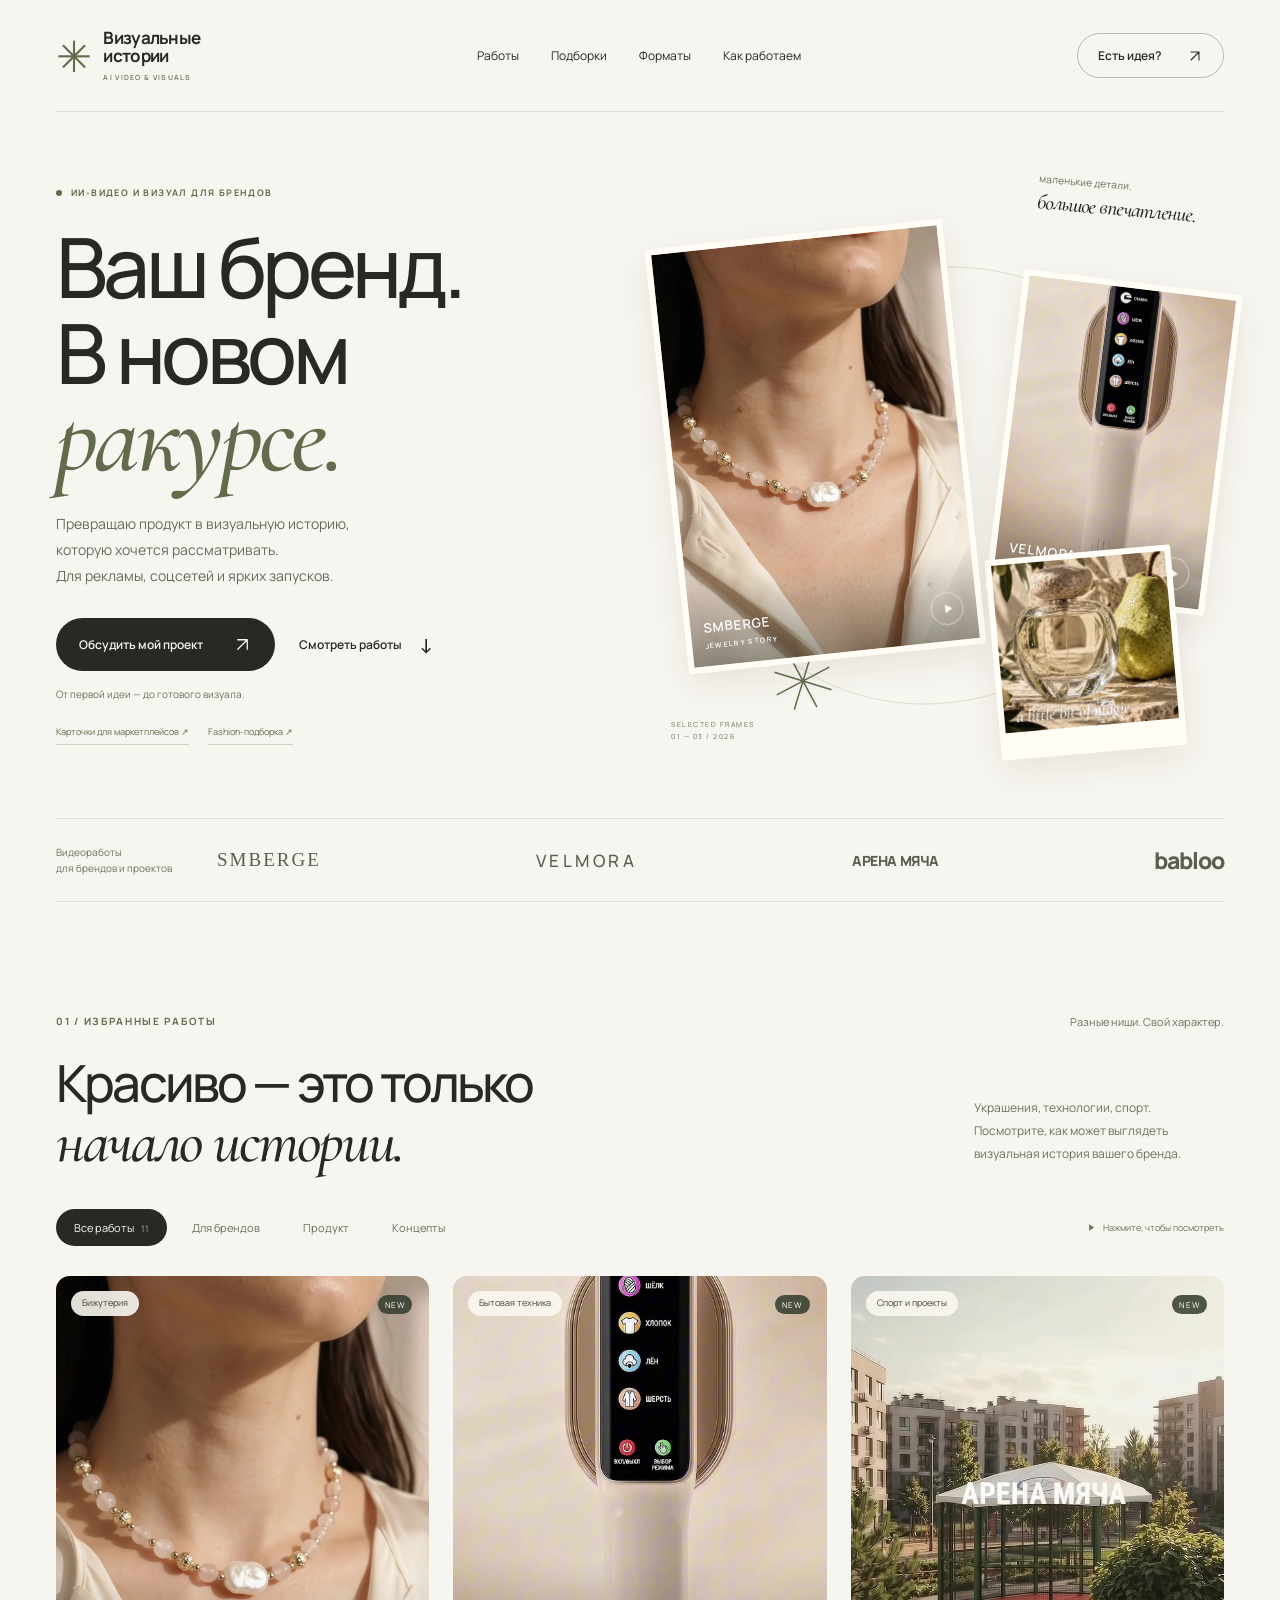
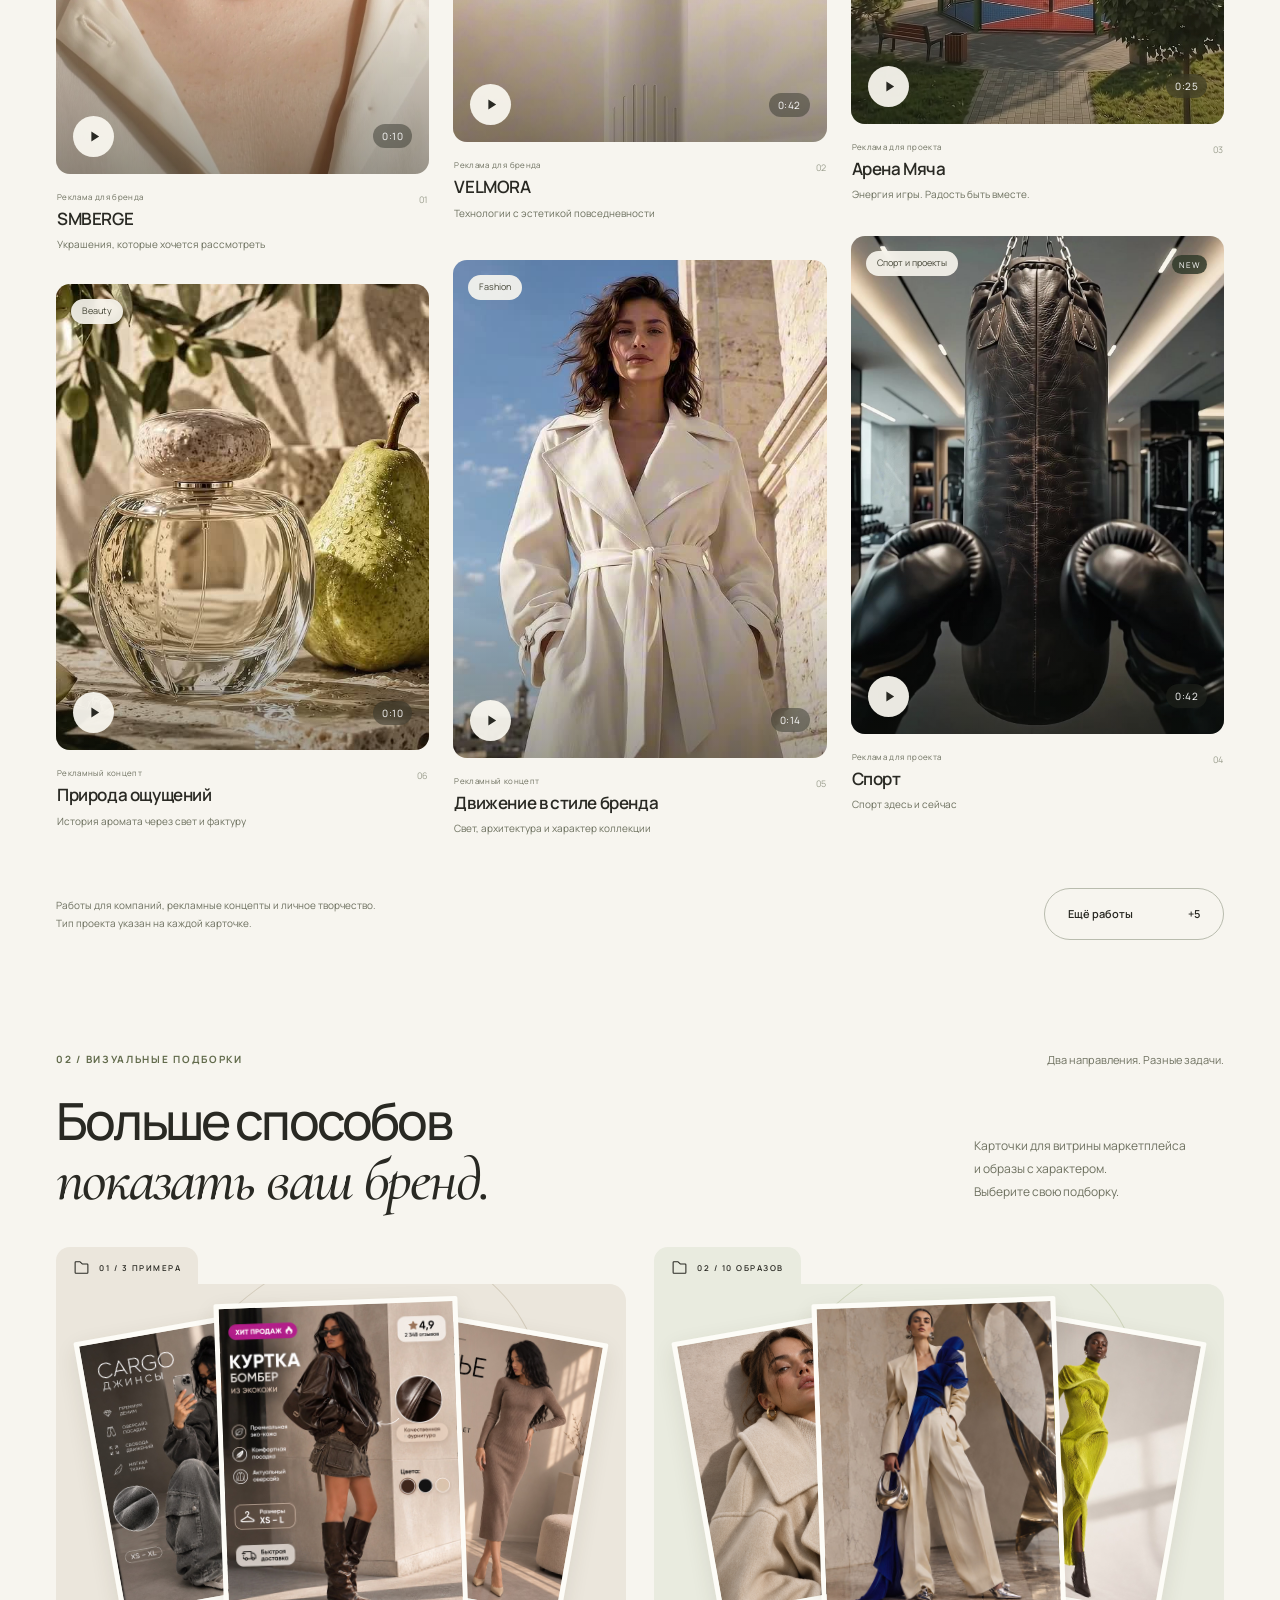
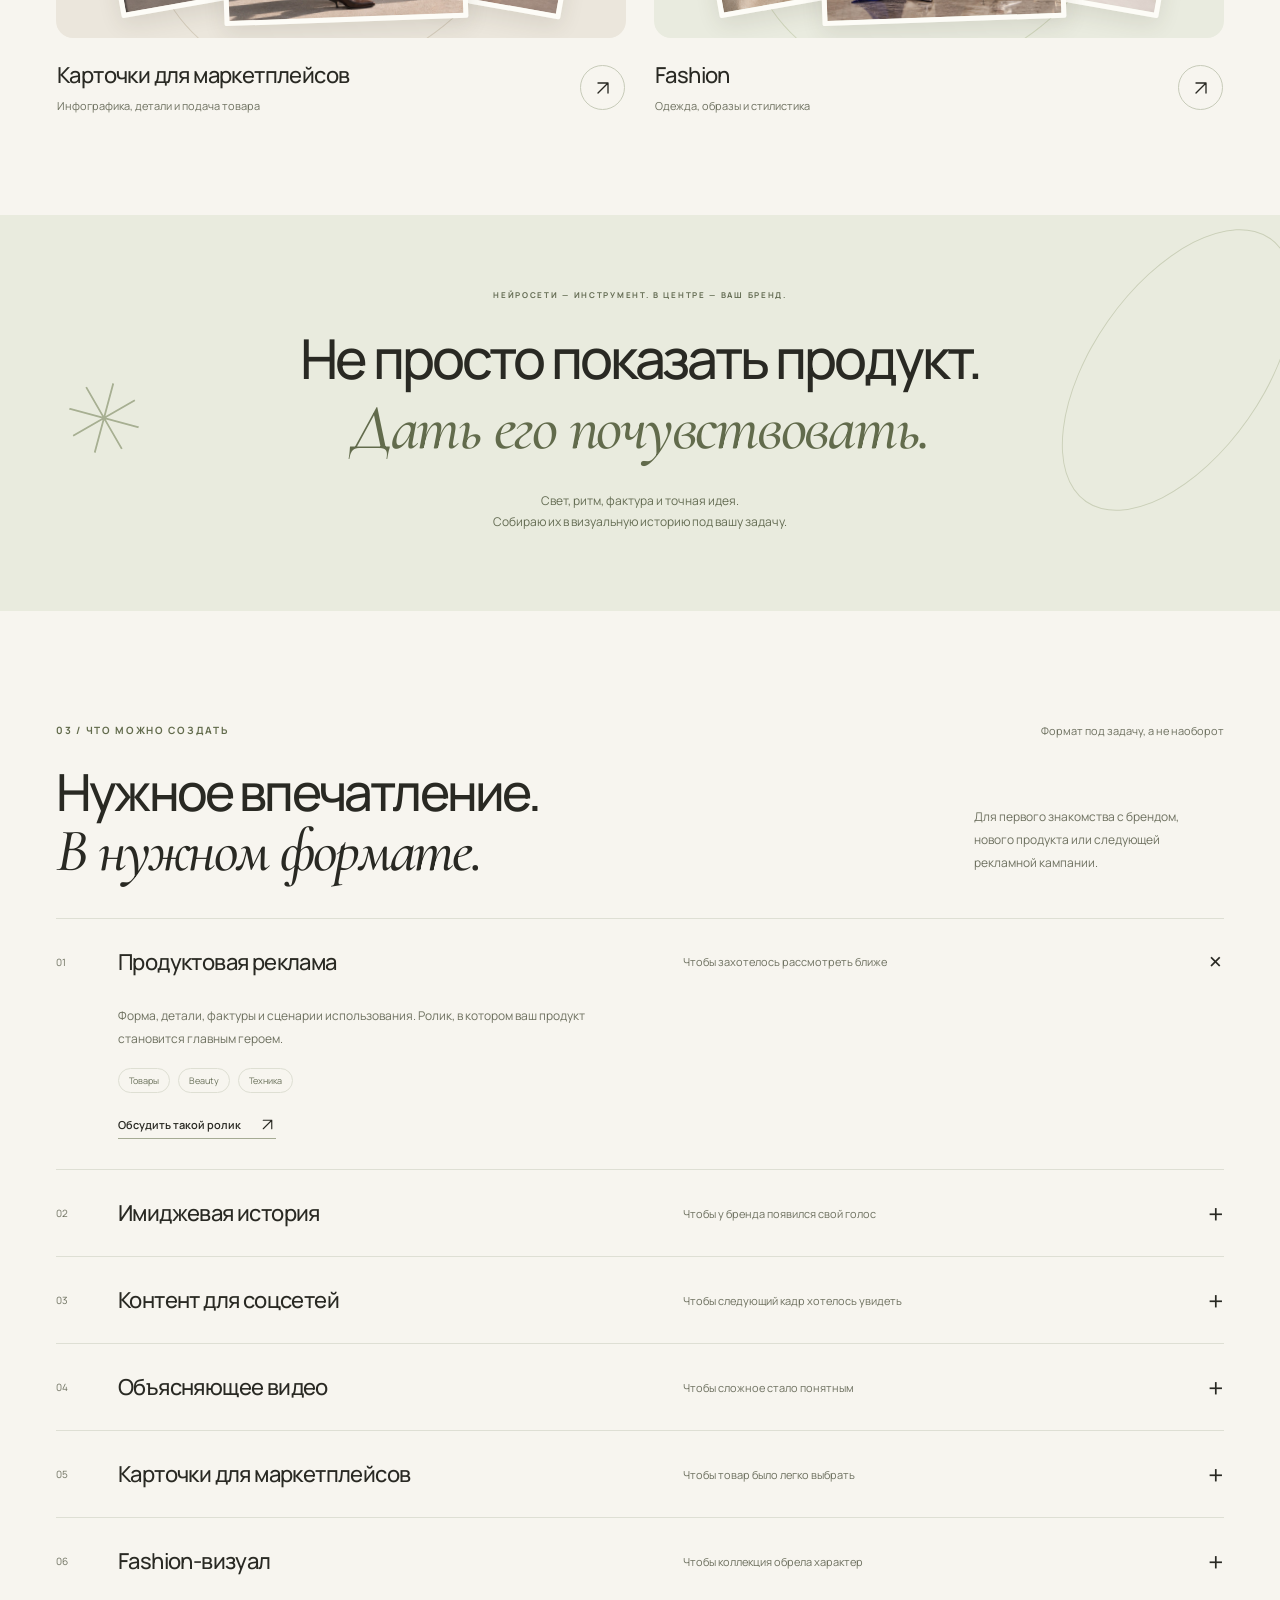
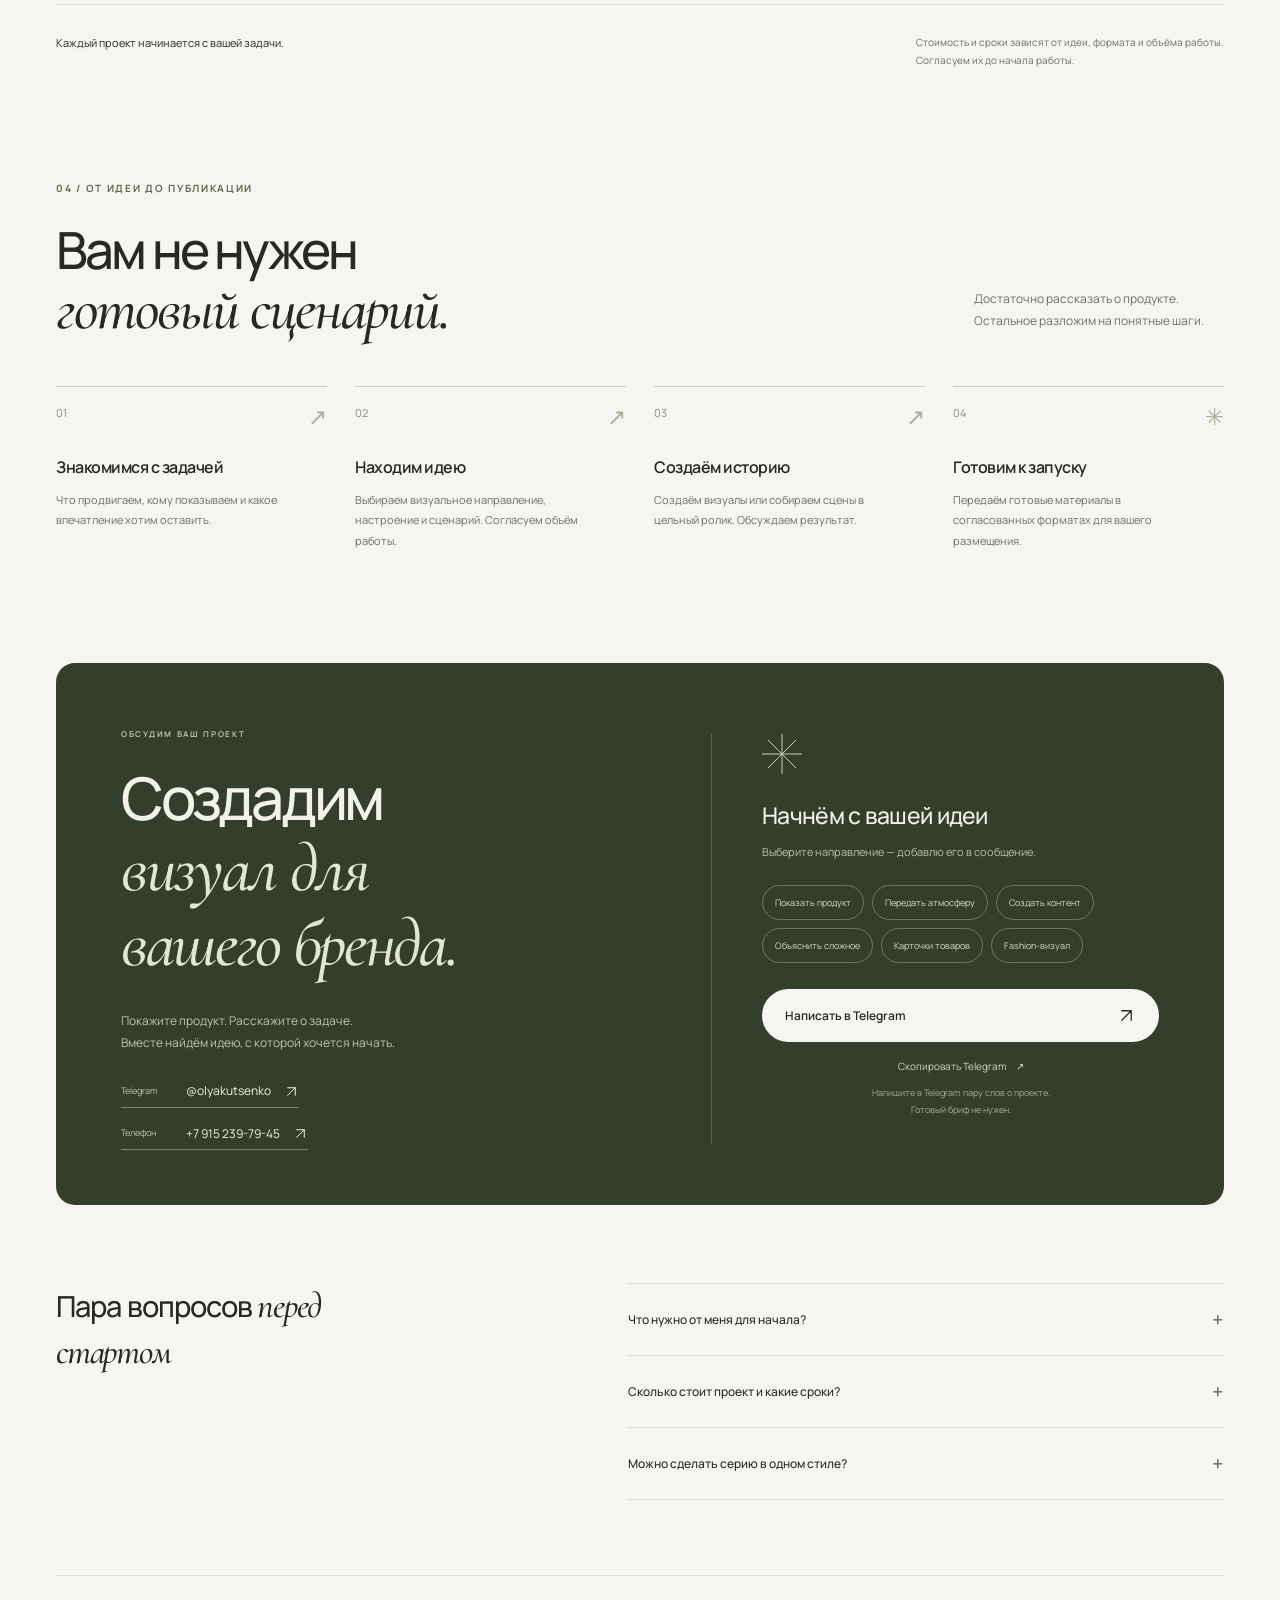
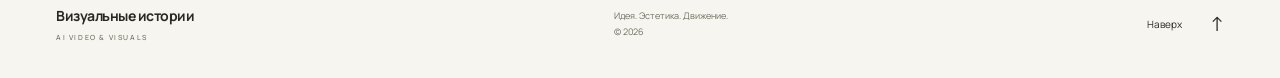
==== index.html @ c74364f1 "Replace two still concepts with personal creative video" ====
<!doctype html>
<html lang="ru">
<head>
  <meta charset="utf-8">
  <meta name="viewport" content="width=device-width, initial-scale=1">
  <meta name="theme-color" content="#f7f5ef">
  <meta name="description" content="ИИ-видео, карточки для маркетплейсов и fashion-визуал для брендов. Посмотрите видеоработы и отдельные подборки изображений. Обсудим вашу идею.">
  <meta property="og:title" content="Визуальные истории — ИИ-видео и визуал для брендов">
  <meta property="og:description" content="Ваш бренд. В новом ракурсе. Рекламные видео, карточки для маркетплейсов и fashion-подборки.">
  <meta property="og:type" content="website">
  <meta property="og:locale" content="ru_RU">
  <meta property="og:image" content="https://olyakutsenko.github.io/AI-Video/assets/smberge-poster.jpg">
  <title>Визуальные истории — ИИ-видео и визуал для брендов</title>
  <link rel="icon" type="image/svg+xml" href="assets/favicon.svg">
  <link rel="preload" href="assets/manrope.ttf" as="font" type="font/ttf" crossorigin>
  <link rel="stylesheet" href="fonts.css?v=20261113">
  <link rel="stylesheet" href="style.css?v=20261113-contacts">
  <link rel="stylesheet" href="collections.css?v=20261113-contacts">
  <script src="projects.js?v=20261114-personal" defer></script>
  <script src="app.js?v=20261113-contacts" defer></script>
  <link rel="canonical" href="https://olyakutsenko.github.io/AI-Video/">
  <meta property="og:url" content="https://olyakutsenko.github.io/AI-Video/">
</head>
<body>
  <a class="skip" href="#works">Перейти к работам</a>
  <header class="header wrap" id="top">
    <a class="wordmark" href="#top" aria-label="Визуальные истории — в начало"><span class="brand-mark">✳</span><span>Визуальные<br>истории<span class="brand-label">AI VIDEO &amp; VISUALS</span></span></a>
    <nav aria-label="Основная навигация"><a href="#works">Работы</a><a href="#collections">Подборки</a><a href="#services">Форматы</a><a href="#process">Как работаем</a></nav>
    <a class="header-cta" href="#contact">Есть идея? <svg viewBox="0 0 24 24" fill="none" aria-hidden="true"><path d="M6 18 18 6M6 6h12v12" stroke="currentColor" stroke-width="1.6" stroke-linecap="round" stroke-linejoin="round"/></svg></a>
  </header>
  <main>
    <section class="hero wrap" aria-labelledby="hero-title">
      <div class="hero-copy">
        <p class="eyebrow"><span class="status-dot"></span> ИИ-ВИДЕО И ВИЗУАЛ ДЛЯ БРЕНДОВ</p>
        <h1 id="hero-title">Ваш бренд.<br>В новом<br><em>ракурсе.</em></h1>
        <p class="hero-description">Превращаю продукт в визуальную историю,<br class="desktop-break"> которую хочется рассматривать.<br class="desktop-break"> Для рекламы, соцсетей и ярких запусков.</p>
        <div class="hero-actions"><a class="button button-dark" href="#contact">Обсудить мой проект <svg viewBox="0 0 24 24" fill="none" aria-hidden="true"><path d="M6 18 18 6M6 6h12v12" stroke="currentColor" stroke-width="1.6" stroke-linecap="round" stroke-linejoin="round"/></svg></a><a class="text-link" href="#works">Смотреть работы <span aria-hidden="true">↓</span></a></div>
        <p class="hero-footnote">От первой идеи — до готового визуала.</p><div class="hero-collection-links"><a href="marketplace/">Карточки для маркетплейсов ↗</a><a href="fashion/">Fashion-подборка ↗</a></div>
      </div>
      <div class="hero-board" aria-label="Избранные кадры из портфолио">
        <div class="board-orbit" aria-hidden="true"></div>
        <span class="board-caption">маленькие детали.<br><em>большое впечатление.</em></span>
        <button class="hero-shot shot-jewelry" data-project="smberge" aria-label="Смотреть рекламу SMBERGE"><img src="assets/smberge-poster.jpg" alt="Жемчужное украшение в мягком солнечном свете" width="1080" height="1920" fetchpriority="high"><span class="shot-info"><span>SMBERGE<small>JEWELRY STORY</small></span><span class="shot-play"><svg viewBox="0 0 24 24" aria-hidden="true"><path d="m9 5 11 7-11 7Z" fill="currentColor"/></svg></span></span></button>
        <button class="hero-shot shot-tech" data-project="velmora" aria-label="Смотреть рекламу VELMORA"><img src="assets/velmora-poster.jpg" alt="Дизайн отпаривателя VELMORA" width="1080" height="1920"><span class="shot-info"><span>VELMORA<small>PRODUCT STORY</small></span><span class="shot-play"><svg viewBox="0 0 24 24" aria-hidden="true"><path d="m9 5 11 7-11 7Z" fill="currentColor"/></svg></span></span></button>
        <button class="hero-shot shot-nature" data-project="nature" aria-label="Смотреть концепт Природа ощущений"><img src="assets/nature-poster.jpg" alt="Парфюм и зелёная груша" width="540" height="960"><span class="nature-note">a little bit of magic.</span></button>
        <span class="board-star"><svg viewBox="0 0 80 80" fill="none" aria-hidden="true"><path d="M40 0v80M0 40h80M12 12l56 56M12 68l56-56" stroke="currentColor" stroke-width="2"/></svg></span>
        <span class="board-index">SELECTED FRAMES<br>01 — 03 / 2026</span>
      </div>
    </section>
    <div class="brand-strip wrap"><p>Видеоработы<br>для брендов и проектов</p><div class="brand-names"><span class="client-smberge">SMBERGE</span><span class="client-velmora">VELMORA</span><span class="client-arena">АРЕНА МЯЧА</span><span class="client-babloo">babloo</span></div></div>
    <section class="works wrap section-space" id="works" aria-labelledby="works-title">
      <div class="section-topline"><p class="eyebrow">01 / ИЗБРАННЫЕ РАБОТЫ</p><span class="quiet-label">Разные ниши. Свой характер.</span></div>
      <div class="section-heading"><h2 id="works-title">Красиво — это только<br><em>начало истории.</em></h2><p>Украшения, технологии, спорт.<br>Посмотрите, как может выглядеть<br>визуальная история вашего бренда.</p></div>
      <div class="portfolio-bar"><div class="filters" role="group" aria-label="Категории портфолио"><button type="button" data-filter="all" aria-pressed="true" class="active">Все работы <span>11</span></button><button type="button" data-filter="brands" aria-pressed="false">Для брендов</button><button type="button" data-filter="product" aria-pressed="false">Продукт</button><button type="button" data-filter="concepts" aria-pressed="false">Концепты</button></div><span class="watch-note"><svg viewBox="0 0 24 24" aria-hidden="true"><path d="m9 5 11 7-11 7Z" fill="currentColor"/></svg> Нажмите, чтобы посмотреть</span></div>
      <div class="gallery"><article class="work" data-category="brands product" data-index="0"><div class="work-inner">
      <button type="button" class="art" data-project="smberge" style="--art-ratio:3 / 4" aria-label="Смотреть видео: SMBERGE">
        <img src="assets/smberge-poster.jpg" alt="Жемчужное украшение SMBERGE на модели в тёплом солнечном свете" width="1080" height="1920" loading="lazy" decoding="async">
        <span class="art-category">Бижутерия</span>
        <span class="new-tag">NEW</span>
        <span class="art-bottom"><span class="play-button"><svg viewBox="0 0 24 24" aria-hidden="true"><path d="m9 5 11 7-11 7Z" fill="currentColor"/></svg><span>Смотреть</span></span><span class="duration">0:10</span></span>
      </button>
      <div class="caption"><div><p class="work-type">Реклама для бренда</p><h3>SMBERGE</h3><p class="work-subtitle">Украшения, которые хочется рассмотреть</p></div><span class="work-number">01</span></div>
    </div></article>
<article class="work" data-category="brands product" data-index="1"><div class="work-inner">
      <button type="button" class="art" data-project="velmora" style="--art-ratio:4 / 5" aria-label="Смотреть видео: VELMORA">
        <img src="assets/velmora-poster.jpg" alt="Бежевый отпариватель VELMORA на фоне мягких световых бликов" width="1080" height="1920" loading="lazy" decoding="async">
        <span class="art-category">Бытовая техника</span>
        <span class="new-tag">NEW</span>
        <span class="art-bottom"><span class="play-button"><svg viewBox="0 0 24 24" aria-hidden="true"><path d="m9 5 11 7-11 7Z" fill="currentColor"/></svg><span>Смотреть</span></span><span class="duration">0:42</span></span>
      </button>
      <div class="caption"><div><p class="work-type">Реклама для бренда</p><h3>VELMORA</h3><p class="work-subtitle">Технологии с эстетикой повседневности</p></div><span class="work-number">02</span></div>
    </div></article>
<article class="work" data-category="brands" data-index="2"><div class="work-inner">
      <button type="button" class="art" data-project="arena" style="--art-ratio:5 / 6" aria-label="Смотреть видео: Арена Мяча">
        <img src="assets/arena-poster.jpg" alt="Спортивная площадка «Арена Мяча» среди зелени и городской архитектуры" width="720" height="1280" loading="lazy" decoding="async">
        <span class="art-category">Спорт и проекты</span>
        <span class="new-tag">NEW</span>
        <span class="art-bottom"><span class="play-button"><svg viewBox="0 0 24 24" aria-hidden="true"><path d="m9 5 11 7-11 7Z" fill="currentColor"/></svg><span>Смотреть</span></span><span class="duration">0:25</span></span>
      </button>
      <div class="caption"><div><p class="work-type">Реклама для проекта</p><h3>Арена Мяча</h3><p class="work-subtitle">Энергия игры. Радость быть вместе.</p></div><span class="work-number">03</span></div>
    </div></article>
<article class="work" id="work-ds-sport" data-category="brands" data-index="3"><div class="work-inner">
      <button type="button" class="art" data-project="ds-sport" style="--art-ratio:3 / 4" aria-label="Смотреть видео: Спорт">
        <img src="assets/ds-sport-poster.jpg" alt="Боксёрские перчатки и кожаная груша в современном спортивном зале" width="1080" height="1920" loading="lazy" decoding="async">
        <span class="art-category">Спорт и проекты</span>
        <span class="new-tag">NEW</span>
        <span class="art-bottom"><span class="play-button"><svg viewBox="0 0 24 24" aria-hidden="true"><path d="m9 5 11 7-11 7Z" fill="currentColor"/></svg><span>Смотреть</span></span><span class="duration">0:42</span></span>
      </button>
      <div class="caption"><div><p class="work-type">Реклама для проекта</p><h3>Спорт</h3><p class="work-subtitle">Спорт здесь и сейчас</p></div><span class="work-number">04</span></div>
    </div></article>
<article class="work" data-category="concepts" data-index="4"><div class="work-inner">
      <button type="button" class="art" data-project="fashion" style="--art-ratio:3 / 4" aria-label="Смотреть видео: Движение в стиле бренда">
        <img src="assets/fashion-video-poster.jpg" alt="Модель в светлом пальто у каменной архитектуры" width="540" height="960" loading="lazy" decoding="async">
        <span class="art-category">Fashion</span>

        <span class="art-bottom"><span class="play-button"><svg viewBox="0 0 24 24" aria-hidden="true"><path d="m9 5 11 7-11 7Z" fill="currentColor"/></svg><span>Смотреть</span></span><span class="duration">0:14</span></span>
      </button>
      <div class="caption"><div><p class="work-type">Рекламный концепт</p><h3>Движение в стиле бренда</h3><p class="work-subtitle">Свет, архитектура и характер коллекции</p></div><span class="work-number">05</span></div>
    </div></article>
<article class="work" data-category="concepts product" data-index="5"><div class="work-inner">
      <button type="button" class="art" data-project="nature" style="--art-ratio:4 / 5" aria-label="Смотреть видео: Природа ощущений">
        <img src="assets/nature-poster.jpg" alt="Флакон духов и зелёная груша на камне в солнечном свете" width="540" height="960" loading="lazy" decoding="async">
        <span class="art-category">Beauty</span>

        <span class="art-bottom"><span class="play-button"><svg viewBox="0 0 24 24" aria-hidden="true"><path d="m9 5 11 7-11 7Z" fill="currentColor"/></svg><span>Смотреть</span></span><span class="duration">0:10</span></span>
      </button>
      <div class="caption"><div><p class="work-type">Рекламный концепт</p><h3>Природа ощущений</h3><p class="work-subtitle">История аромата через свет и фактуру</p></div><span class="work-number">06</span></div>
    </div></article>
<article class="work extra-work" data-category="brands" data-index="6"><div class="work-inner">
      <button type="button" class="art" data-project="furniture" style="--art-ratio:3 / 4" aria-label="Смотреть видео: Дизайнерская мебель">
        <img src="assets/furniture-v2-poster.jpg" alt="Ведущая рядом с дизайнерским креслом в светлом интерьере" width="540" height="960" loading="lazy" decoding="async">
        <span class="art-category">Видеоинструкция</span>

        <span class="art-bottom"><span class="play-button"><svg viewBox="0 0 24 24" aria-hidden="true"><path d="m9 5 11 7-11 7Z" fill="currentColor"/></svg><span>Смотреть</span></span><span class="duration">0:29</span></span>
      </button>
      <div class="caption"><div><p class="work-type">Работа для компании</p><h3>Дизайнерская мебель</h3><p class="work-subtitle">Сложное — просто и визуально</p></div><span class="work-number">07</span></div>
    </div></article>
<article class="work extra-work" data-category="concepts product" data-index="7"><div class="work-inner">
      <button type="button" class="art" data-project="headphones" style="--art-ratio:4 / 3" aria-label="Смотреть видео: За пределами звука">
        <img src="assets/headphones-poster.jpg" alt="Металлические наушники в солнечном скалистом пейзаже" width="960" height="540" loading="lazy" decoding="async">
        <span class="art-category">Техника</span>

        <span class="art-bottom"><span class="play-button"><svg viewBox="0 0 24 24" aria-hidden="true"><path d="m9 5 11 7-11 7Z" fill="currentColor"/></svg><span>Смотреть</span></span><span class="duration">0:08</span></span>
      </button>
      <div class="caption"><div><p class="work-type">Рекламный концепт</p><h3>За пределами звука</h3><p class="work-subtitle">Продукт в неожиданном пространстве</p></div><span class="work-number">08</span></div>
    </div></article>
<article class="work extra-work" data-category="concepts" data-index="8"><div class="work-inner">
      <button type="button" class="art" data-project="safety-sketch" style="--art-ratio:4 / 5" aria-label="Смотреть видео: Скетч об охране труда">
        <img src="assets/safety-sketch-poster.jpg" alt="Иллюстрированная сцена из скетча об охране труда" width="540" height="960" loading="lazy" decoding="async">
        <span class="art-category">Скетч</span>

        <span class="art-bottom"><span class="play-button"><svg viewBox="0 0 24 24" aria-hidden="true"><path d="m9 5 11 7-11 7Z" fill="currentColor"/></svg><span>Смотреть</span></span><span class="duration">0:10</span></span>
      </button>
      <div class="caption"><div><p class="work-type">Авторский скетч</p><h3>Скетч об охране труда</h3><p class="work-subtitle">О безопасности — с характером</p></div><span class="work-number">09</span></div>
    </div></article>
<article class="work extra-work" data-category="brands" data-index="9"><div class="work-inner">
      <button type="button" class="art" data-project="babloo" style="--art-ratio:3 / 4" aria-label="Смотреть видео: Babloo">
        <img src="assets/babloo-poster.jpg" alt="Кадр видеоролика для Babloo с креативными специалистами" width="540" height="960" loading="lazy" decoding="async">
        <span class="art-category">Видео для бренда</span>

        <span class="art-bottom"><span class="play-button"><svg viewBox="0 0 24 24" aria-hidden="true"><path d="m9 5 11 7-11 7Z" fill="currentColor"/></svg><span>Смотреть</span></span><span class="duration">0:08</span></span>
      </button>
      <div class="caption"><div><p class="work-type">Работа для компании</p><h3>Babloo</h3><p class="work-subtitle">Креативные специалисты рядом</p></div><span class="work-number">10</span></div>
    </div></article>
<article class="work extra-work" id="work-personal-creation" data-category="concepts" data-index="10"><div class="work-inner">
      <button type="button" class="art" data-project="personal-creation" style="--art-ratio:3 / 4" aria-label="Смотреть видео: Личное творчество">
        <img src="assets/personal-creation-poster.jpg" alt="Модель в чёрном жакете с яркой помадой на фоне розовых лестниц и цветных арок" width="1080" height="1920" loading="lazy" decoding="async">
        <span class="art-category">Личное творчество</span>
        <span class="art-bottom"><span class="play-button"><svg viewBox="0 0 24 24" aria-hidden="true"><path d="m9 5 11 7-11 7Z" fill="currentColor"/></svg><span>Смотреть</span></span><span class="duration">0:15</span></span>
      </button>
      <div class="caption"><div><p class="work-type">Авторский концепт</p><h3>Личное творчество</h3><p class="work-subtitle">Цвет, ритм и яркий характер</p></div><span class="work-number">11</span></div>
    </div></article>
</div>
      <div class="gallery-footer"><p>Работы для компаний, рекламные концепты и личное творчество.<br>Тип проекта указан на каждой карточке.</p><button type="button" class="button button-outline" id="show-more" aria-expanded="false">Ещё работы <span>+5</span></button></div>
      <p class="sr-only" id="filter-status" role="status" aria-live="polite"></p>
    </section>
    <section class="collections wrap section-space" id="collections" aria-labelledby="collections-title">
      <div class="section-topline"><p class="eyebrow">02 / ВИЗУАЛЬНЫЕ ПОДБОРКИ</p><span class="quiet-label">Два направления. Разные задачи.</span></div>
      <div class="section-heading"><h2 id="collections-title">Больше способов<br><em>показать ваш бренд.</em></h2><p>Карточки для витрины маркетплейса<br>и образы с характером.<br>Выберите свою подборку.</p></div>
      <div class="collection-folders">
        <a class="collection-folder marketplace-folder" href="marketplace/">
          <span class="folder-tab"><svg viewBox="0 0 24 24" fill="none" aria-hidden="true"><path d="M3 7V5a1 1 0 0 1 1-1h6l3 3h7a1 1 0 0 1 1 1v11a1 1 0 0 1-1 1H4a1 1 0 0 1-1-1V7Z" stroke="currentColor" stroke-width="1.5" stroke-linejoin="round"/></svg><span>01 / 3 ПРИМЕРА</span></span>
          <div class="folder-cover"><img class="cover-left" src="assets/collections/marketplace/cargo.jpg" alt="Карточка джинсов карго" width="960" height="1280" loading="lazy"><img class="cover-right" src="assets/collections/marketplace/midi-dress.jpg" alt="Карточка платья миди" width="1024" height="1280" loading="lazy"><img class="cover-main" src="assets/collections/marketplace/bomber.jpg" alt="Карточка куртки-бомбера с инфографикой" width="960" height="1280" loading="lazy"></div>
          <div class="folder-caption"><div><h3>Карточки для маркетплейсов</h3><p>Инфографика, детали и подача товара</p></div><span class="folder-arrow"><svg viewBox="0 0 24 24" fill="none" aria-hidden="true"><path d="M6 18 18 6M6 6h12v12" stroke="currentColor" stroke-width="1.6" stroke-linecap="round" stroke-linejoin="round"/></svg></span></div>
        </a>
        <a class="collection-folder fashion-folder" href="fashion/">
          <span class="folder-tab"><svg viewBox="0 0 24 24" fill="none" aria-hidden="true"><path d="M3 7V5a1 1 0 0 1 1-1h6l3 3h7a1 1 0 0 1 1 1v11a1 1 0 0 1-1 1H4a1 1 0 0 1-1-1V7Z" stroke="currentColor" stroke-width="1.5" stroke-linejoin="round"/></svg><span>02 / 10 ОБРАЗОВ</span></span>
          <div class="folder-cover"><img class="cover-left" src="assets/collections/fashion/cream-coat.png" alt="Портрет в кремовом пальто с мягким светом" width="1086" height="1448" loading="lazy"><img class="cover-right" src="assets/collections/fashion/lime-knit.jpg" alt="Вязаное платье цвета лайма" width="960" height="1280" loading="lazy"><img class="cover-main" src="assets/collections/fashion/ivory-cobalt.jpg" alt="Молочный костюм с кобальтовой драпировкой" width="960" height="1280" loading="lazy"></div>
          <div class="folder-caption"><div><h3>Fashion</h3><p>Одежда, образы и стилистика</p></div><span class="folder-arrow"><svg viewBox="0 0 24 24" fill="none" aria-hidden="true"><path d="M6 18 18 6M6 6h12v12" stroke="currentColor" stroke-width="1.6" stroke-linecap="round" stroke-linejoin="round"/></svg></span></div>
        </a>
      </div>
    </section>
    <section class="manifesto" aria-labelledby="manifesto-title"><div class="wrap manifesto-inner"><span class="manifesto-star"><svg viewBox="0 0 80 80" fill="none" aria-hidden="true"><path d="M40 0v80M0 40h80M12 12l56 56M12 68l56-56" stroke="currentColor" stroke-width="2"/></svg></span><p class="eyebrow">НЕЙРОСЕТИ — ИНСТРУМЕНТ. В ЦЕНТРЕ — ВАШ БРЕНД.</p><h2 id="manifesto-title">Не просто показать продукт.<br><em>Дать его почувствовать.</em></h2><p class="manifesto-text">Свет, ритм, фактура и точная идея.<br>Собираю их в визуальную историю под вашу задачу.</p></div></section>
    <section class="services wrap section-space" id="services" aria-labelledby="services-title">
      <div class="section-topline"><p class="eyebrow">03 / ЧТО МОЖНО СОЗДАТЬ</p><span class="quiet-label">Формат под задачу, а не наоборот</span></div>
      <div class="section-heading"><h2 id="services-title">Нужное впечатление.<br><em>В нужном формате.</em></h2><p>Для первого знакомства с брендом,<br>нового продукта или следующей<br>рекламной кампании.</p></div>
      <div class="service-list">
        <details class="service" open><summary><span class="service-number">01</span><h3>Продуктовая реклама</h3><p>Чтобы захотелось рассмотреть ближе</p><span class="plus" aria-hidden="true">+</span></summary><div class="service-body"><p>Форма, детали, фактуры и сценарии использования. Ролик, в котором ваш продукт становится главным героем.</p><div class="service-tags"><span>Товары</span><span>Beauty</span><span>Техника</span></div><a class="text-link service-link" href="#contact" data-service="Продуктовая реклама">Обсудить такой ролик <svg viewBox="0 0 24 24" fill="none" aria-hidden="true"><path d="M6 18 18 6M6 6h12v12" stroke="currentColor" stroke-width="1.6" stroke-linecap="round" stroke-linejoin="round"/></svg></a></div></details>
        <details class="service"><summary><span class="service-number">02</span><h3>Имиджевая история</h3><p>Чтобы у бренда появился свой голос</p><span class="plus" aria-hidden="true">+</span></summary><div class="service-body"><p>Атмосфера, настроение и характер вашего бренда. Визуальная история для запуска коллекции, презентации проекта или рекламной кампании.</p><div class="service-tags"><span>Fashion</span><span>Запуски</span><span>Бренды</span></div><a class="text-link service-link" href="#contact" data-service="Имиджевая история">Обсудить историю <svg viewBox="0 0 24 24" fill="none" aria-hidden="true"><path d="M6 18 18 6M6 6h12v12" stroke="currentColor" stroke-width="1.6" stroke-linecap="round" stroke-linejoin="round"/></svg></a></div></details>
        <details class="service"><summary><span class="service-number">03</span><h3>Контент для соцсетей</h3><p>Чтобы следующий кадр хотелось увидеть</p><span class="plus" aria-hidden="true">+</span></summary><div class="service-body"><p>Короткие ролики или серия в едином визуальном стиле. Подберём ритм, хронометраж и соотношение сторон под площадку и вашу задачу.</p><div class="service-tags"><span>Короткие ролики</span><span>Серии</span><span>Соцсети</span></div><a class="text-link service-link" href="#contact" data-service="Контент для соцсетей">Обсудить серию <svg viewBox="0 0 24 24" fill="none" aria-hidden="true"><path d="M6 18 18 6M6 6h12v12" stroke="currentColor" stroke-width="1.6" stroke-linecap="round" stroke-linejoin="round"/></svg></a></div></details>
        <details class="service"><summary><span class="service-number">04</span><h3>Объясняющее видео</h3><p>Чтобы сложное стало понятным</p><span class="plus" aria-hidden="true">+</span></summary><div class="service-body"><p>Видеоинструкции, презентации и короткие сюжеты для бизнеса. Помогаю объяснить, как работает продукт, и сделать рассказ наглядным.</p><div class="service-tags"><span>Инструкции</span><span>Презентации</span><span>Бизнес</span></div><a class="text-link service-link" href="#contact" data-service="Объясняющее видео">Рассказать о задаче <svg viewBox="0 0 24 24" fill="none" aria-hidden="true"><path d="M6 18 18 6M6 6h12v12" stroke="currentColor" stroke-width="1.6" stroke-linecap="round" stroke-linejoin="round"/></svg></a></div></details>
        <details class="service"><summary><span class="service-number">05</span><h3>Карточки для маркетплейсов</h3><p>Чтобы товар было легко выбрать</p><span class="plus" aria-hidden="true">+</span></summary><div class="service-body"><p>Подача продукта, инфографика и детали. Выстраиваем серию карточек вокруг особенностей товара и вопросов покупателя.</p><div class="service-tags"><span>Карточки товаров</span><span>Инфографика</span><span>Детали</span></div><a class="text-link service-link" href="#contact" data-service="Карточки для маркетплейсов">Обсудить карточки <svg viewBox="0 0 24 24" fill="none" aria-hidden="true"><path d="M6 18 18 6M6 6h12v12" stroke="currentColor" stroke-width="1.6" stroke-linecap="round" stroke-linejoin="round"/></svg></a></div></details>
        <details class="service"><summary><span class="service-number">06</span><h3>Fashion-визуал</h3><p>Чтобы коллекция обрела характер</p><span class="plus" aria-hidden="true">+</span></summary><div class="service-body"><p>Образы, стилистика и свет для одежды и аксессуаров. Создаём визуалы для лукбука, каталога или рекламной кампании.</p><div class="service-tags"><span>Одежда</span><span>Лукбуки</span><span>Кампании</span></div><a class="text-link service-link" href="#contact" data-service="Fashion-визуал">Обсудить fashion-визуал <svg viewBox="0 0 24 24" fill="none" aria-hidden="true"><path d="M6 18 18 6M6 6h12v12" stroke="currentColor" stroke-width="1.6" stroke-linecap="round" stroke-linejoin="round"/></svg></a></div></details>
      </div>
      <div class="service-note"><span>Каждый проект начинается с вашей задачи.</span><p>Стоимость и сроки зависят от идеи, формата и объёма работы.<br>Согласуем их до начала работы.</p></div>
    </section>
    <section class="process wrap section-space" id="process" aria-labelledby="process-title">
      <div class="section-topline"><p class="eyebrow">04 / ОТ ИДЕИ ДО ПУБЛИКАЦИИ</p></div>
      <div class="section-heading"><h2 id="process-title">Вам не нужен<br><em>готовый сценарий.</em></h2><p>Достаточно рассказать о продукте.<br>Остальное разложим на понятные шаги.</p></div>
      <ol class="steps"><li><span class="step-num">01 <span aria-hidden="true">↗</span></span><h3>Знакомимся с задачей</h3><p>Что продвигаем, кому показываем и какое впечатление хотим оставить.</p></li><li><span class="step-num">02 <span aria-hidden="true">↗</span></span><h3>Находим идею</h3><p>Выбираем визуальное направление, настроение и сценарий. Согласуем объём работы.</p></li><li><span class="step-num">03 <span aria-hidden="true">↗</span></span><h3>Создаём историю</h3><p>Создаём визуалы или собираем сцены в цельный ролик. Обсуждаем результат.</p></li><li><span class="step-num">04 <span aria-hidden="true">✳</span></span><h3>Готовим к запуску</h3><p>Передаём готовые материалы в согласованных форматах для вашего размещения.</p></li></ol>
    </section>
    <section class="contact wrap section-space" id="contact" aria-labelledby="contact-title"><div class="contact-card">
      <div class="contact-copy"><p class="eyebrow">ОБСУДИМ ВАШ ПРОЕКТ</p><h2 id="contact-title">Создадим<br><em>визуал для<br>вашего бренда.</em></h2><p>Покажите продукт. Расскажите о задаче.<br>Вместе найдём идею, с которой хочется начать.</p><div class="contact-methods"><a class="contact-method" href="https://t.me/olyakutsenko" target="_blank" rel="noopener noreferrer"><span class="contact-method-label">Telegram</span><span>@olyakutsenko</span><svg viewBox="0 0 24 24" fill="none" aria-hidden="true"><path d="M6 18 18 6M6 6h12v12" stroke="currentColor" stroke-width="1.6" stroke-linecap="round" stroke-linejoin="round"/></svg></a><a class="contact-method" href="tel:+79152397945"><span class="contact-method-label">Телефон</span><span>+7 915 239-79-45</span><svg viewBox="0 0 24 24" fill="none" aria-hidden="true"><path d="M6 18 18 6M6 6h12v12" stroke="currentColor" stroke-width="1.6" stroke-linecap="round" stroke-linejoin="round"/></svg></a></div></div>
      <div class="brief-panel"><span class="brief-icon"><svg viewBox="0 0 80 80" fill="none" aria-hidden="true"><path d="M40 0v80M0 40h80M12 12l56 56M12 68l56-56" stroke="currentColor" stroke-width="2"/></svg></span><h3>Начнём с вашей идеи</h3><p>Выберите направление — добавлю его в сообщение.</p><div class="brief-options" role="group" aria-label="Какой проект вам нужен"><button type="button" data-brief="Продуктовая реклама" aria-pressed="false">Показать продукт</button><button type="button" data-brief="Имиджевая история" aria-pressed="false">Передать атмосферу</button><button type="button" data-brief="Контент для соцсетей" aria-pressed="false">Создать контент</button><button type="button" data-brief="Объясняющее видео" aria-pressed="false">Объяснить сложное</button><button type="button" data-brief="Карточки для маркетплейсов" aria-pressed="false">Карточки товаров</button><button type="button" data-brief="Fashion-визуал" aria-pressed="false">Fashion-визуал</button></div><a class="button button-light" id="brief-link" href="https://t.me/olyakutsenko" target="_blank" rel="noopener noreferrer">Написать в Telegram <svg viewBox="0 0 24 24" fill="none" aria-hidden="true"><path d="M6 18 18 6M6 6h12v12" stroke="currentColor" stroke-width="1.6" stroke-linecap="round" stroke-linejoin="round"/></svg></a><button type="button" class="copy-contact" id="copy-contact">Скопировать Telegram <span aria-hidden="true">↗</span></button><p class="brief-note">Напишите в Telegram пару слов о проекте.<br>Готовый бриф не нужен.</p><p id="contact-status" class="contact-status" role="status" aria-live="polite"></p></div>
    </div></section>
    <section class="faq wrap" aria-labelledby="faq-title"><h2 id="faq-title">Пара вопросов <em>перед стартом</em></h2><div><details><summary>Что нужно от меня для начала? <span aria-hidden="true">+</span></summary><p>Ссылка на бренд или фотографии продукта, задача проекта и примеры, которые нравятся. Если идеи пока нет, начнём с обсуждения.</p></details><details><summary>Сколько стоит проект и какие сроки? <span aria-hidden="true">+</span></summary><p>Это зависит от формата, сложности визуала и количества материалов. После знакомства с задачей согласуем состав проекта, стоимость и сроки до начала работы.</p></details><details><summary>Можно сделать серию в одном стиле? <span aria-hidden="true">+</span></summary><p>Да. Сначала определим общий визуальный язык, затем обсудим темы и форматы отдельных материалов.</p></details></div></section>
  </main>
  <footer class="footer wrap"><a class="footer-brand" href="#top">Визуальные истории<span>AI VIDEO &amp; VISUALS</span></a><p>Идея. Эстетика. Движение.<br>© 2026</p><a class="back-top" href="#top">Наверх <span aria-hidden="true">↑</span></a></footer>
  <a class="mobile-contact" href="#contact">Обсудить проект <svg viewBox="0 0 24 24" fill="none" aria-hidden="true"><path d="M6 18 18 6M6 6h12v12" stroke="currentColor" stroke-width="1.6" stroke-linecap="round" stroke-linejoin="round"/></svg></a>
  <dialog id="project-dialog" aria-labelledby="dialog-title"><button type="button" class="close-dialog" aria-label="Закрыть просмотр"><span aria-hidden="true">×</span></button><div class="dialog-visual"><img id="dialog-image" alt="" hidden><video id="dialog-video" controls playsinline preload="none" aria-label="Просмотр видеоработы" hidden></video><div class="video-loading" id="video-loading" role="status" hidden><span class="loader"></span><span>Загружаем ролик</span></div></div><div class="dialog-copy"><p class="eyebrow" id="dialog-label"></p><h2 id="dialog-title"></h2><p id="dialog-description"></p><ul id="dialog-details" class="dialog-details"></ul><p id="play-hint" role="status" hidden>Нажмите ▶ в плеере, чтобы начать просмотр.</p><div id="video-error" role="status" hidden><p>Не удалось воспроизвести ролик. Этот браузер может не поддерживать его формат.</p><a id="video-error-link" target="_blank" rel="noopener noreferrer">Открыть исходник <svg viewBox="0 0 24 24" fill="none" aria-hidden="true"><path d="M6 18 18 6M6 6h12v12" stroke="currentColor" stroke-width="1.6" stroke-linecap="round" stroke-linejoin="round"/></svg></a></div><a class="button button-dark" id="similar-project" href="#contact">Хочу похожий ролик <svg viewBox="0 0 24 24" fill="none" aria-hidden="true"><path d="M6 18 18 6M6 6h12v12" stroke="currentColor" stroke-width="1.6" stroke-linecap="round" stroke-linejoin="round"/></svg></a><a id="video-source-link" class="source-link" target="_blank" rel="noopener noreferrer">Открыть исходник <svg viewBox="0 0 24 24" fill="none" aria-hidden="true"><path d="M6 18 18 6M6 6h12v12" stroke="currentColor" stroke-width="1.6" stroke-linecap="round" stroke-linejoin="round"/></svg></a></div></dialog>
  <noscript><style>.extra-work{display:block}#show-more{display:none}</style><p class="noscript-note">Для просмотра видео на сайте включите JavaScript. Для обсуждения проекта напишите в <a href="https://t.me/olyakutsenko" target="_blank" rel="noopener noreferrer">Telegram @olyakutsenko</a> или позвоните: <a href="tel:+79152397945">+7 915 239-79-45</a>.</p></noscript>
</body>
</html>
---- fonts.css ----
@font-face{font-family:Manrope;src:url('assets/manrope.ttf') format('truetype');font-weight:200 800;font-style:normal;font-display:swap}
@font-face{font-family:Cormorant;src:url('assets/cormorant.ttf') format('truetype');font-weight:500;font-style:italic;font-display:swap}
---- style.css ----
:root{--paper:#f7f5ef;--ink:#292923;--muted:#6d705f;--line:#dedfd4;--olive:#626b4c;--cream:#eeeee4;--ease:cubic-bezier(.2,.7,.25,1)}
*{box-sizing:border-box}html{scroll-behavior:smooth;scroll-padding-top:28px}body{margin:0;background:var(--paper);color:var(--ink);font-family:Manrope,Arial,sans-serif;font-size:14px;-webkit-font-smoothing:antialiased}button,input,a,summary{-webkit-tap-highlight-color:transparent}button,input,textarea{font:inherit}button,a,summary{touch-action:manipulation}button{color:inherit;cursor:pointer}a{color:inherit;text-decoration:none}button{border:0}svg{display:block;width:22px;height:22px;flex-shrink:0}img{display:block;max-width:100%;height:auto}button:focus-visible,a:focus-visible,summary:focus-visible{outline:3px solid #a47849;outline-offset:5px}h1,h2,h3,p{margin:0}h1,h2,h3{font-weight:500}h1,h2{letter-spacing:-.055em}em{font-family:Cormorant,Georgia,serif;font-weight:500;letter-spacing:-.035em}button,a{outline-offset:5px}[hidden]{display:none!important}.wrap{width:calc(100% - 112px);max-width:1320px;margin-inline:auto}.section-space{padding-top:112px}.eyebrow{font-size:10px;line-height:1.5;letter-spacing:1.7px;font-weight:700}.quiet-label{color:var(--muted);font-size:11px}.skip{position:fixed;z-index:100;top:12px;left:12px;transform:translateY(-160%);padding:14px;background:var(--ink);color:#fff}.skip:focus{transform:none}.sr-only{position:absolute;width:1px;height:1px;padding:0;margin:-1px;overflow:hidden;clip:rect(0,0,0,0);white-space:nowrap;border:0}
.header{height:112px;display:flex;align-items:center;justify-content:space-between;border-bottom:1px solid var(--line);gap:30px}.wordmark{display:flex;align-items:center;gap:12px;font-size:17px;line-height:1.05;letter-spacing:-.7px;font-weight:700}.brand-mark{font-size:43px;line-height:1;font-weight:400;color:var(--olive)}.brand-label{display:block;font-size:7px;letter-spacing:1.3px;font-weight:600;color:var(--muted);margin-top:9px}.header nav{display:flex;gap:32px;font-size:12px}.header nav a{position:relative;padding:8px 0}.header nav a:after{content:'';position:absolute;bottom:0;left:0;width:0;height:1px;background:var(--ink);transition:width .25s}.header nav a:hover:after{width:100%}.header-cta{display:flex;align-items:center;gap:25px;border:1px solid #b7b9ac;border-radius:99px;padding:13px 20px;font-size:12px;font-weight:600;transition:background .2s}.header-cta svg{width:16px;height:16px}.header-cta:hover{background:var(--cream)}
.hero{display:grid;grid-template-columns:1fr 1fr;gap:40px;align-items:center;padding-top:66px;padding-bottom:65px}.hero-copy{position:relative;z-index:2}.hero .eyebrow{display:flex;gap:9px;align-items:center;color:var(--olive);font-size:9px;letter-spacing:1.4px}.status-dot{width:6px;height:6px;display:inline-block;background:var(--olive);border-radius:50%;flex-shrink:0}h1{font-size:clamp(64px,6.5vw,94px);line-height:1.025;margin-top:25px;font-weight:500}h1 em{font-size:1.24em;line-height:.83;color:var(--olive)}.hero-description{font-size:14px;line-height:1.85;color:#686a5e;margin-top:30px;max-width:400px}.hero-actions{display:flex;align-items:center;gap:24px;margin-top:29px}.button{display:inline-flex;align-items:center;justify-content:space-between;gap:30px;min-height:52px;padding:17px 23px;border-radius:99px;font-size:12px;font-weight:600;line-height:1.3;transition:background .25s,transform .25s}.button svg{width:19px;height:19px}.button:hover{transform:translateY(-2px)}.button-dark{color:var(--paper);background:var(--ink)}.button-dark:hover{background:var(--olive)}.button-light{color:var(--ink);background:var(--paper)}.button-light:hover{background:#e5e7d8}.button-outline{background:transparent;border:1px solid #b9bcae}.button-outline:hover{background:var(--cream)}.text-link{display:inline-flex;align-items:center;gap:17px;font-size:12px;font-weight:600}.text-link svg{width:17px;height:17px}.text-link>span{font-size:20px}.hero-footnote{font-size:10px;color:var(--muted);margin-top:16px}
.hero-board{height:575px;position:relative;isolation:isolate;max-width:620px;width:100%;margin-left:auto}.board-orbit{position:absolute;width:83%;height:75%;left:8%;top:16%;border:1px solid #daddcc;border-radius:50%;transform:rotate(-25deg);z-index:-1}.board-caption{position:absolute;top:0;right:5%;font-size:10px;color:var(--muted);line-height:1.5;transform:rotate(5deg)}.board-caption em{font-size:21px;color:var(--ink)}.hero-shot{position:absolute;padding:0;border:6px solid #fffdf6;background:#e5ded0;box-shadow:0 12px 35px #33341d15;overflow:hidden;border-radius:3px;text-align:left;transition:transform .5s var(--ease),box-shadow .5s}.hero-shot>img{width:100%;height:100%;object-fit:cover;transition:transform .7s var(--ease)}.hero-shot:hover{box-shadow:0 15px 40px #33341d28}.hero-shot:hover>img{transform:scale(1.045)}.shot-jewelry{width:53%;height:427px;top:55px;left:1%;transform:rotate(-6deg);z-index:2}.shot-jewelry:hover{transform:rotate(-3deg) translateY(-5px)}.shot-jewelry img{object-position:49% 42%}.shot-tech{width:39%;height:323px;top:103px;right:0;transform:rotate(7deg);z-index:1}.shot-tech:hover{transform:rotate(4deg) translateY(-5px)}.shot-tech img{object-position:center center}.shot-info{position:absolute;bottom:0;left:0;right:0;display:flex;align-items:center;justify-content:space-between;gap:8px;padding:40px 13px 16px;color:#fff;background:linear-gradient(transparent,#1d20176b);font-size:13px;font-weight:600;letter-spacing:1px}.shot-info small{display:block;font-size:7px;letter-spacing:1.4px;margin-top:5px}.shot-play{height:33px;width:33px;border:1px solid #fff8;display:grid;place-items:center;border-radius:50%;backdrop-filter:blur(6px);flex-shrink:0}.shot-play svg{height:15px;width:15px}.shot-nature{width:33%;height:201px;bottom:0;right:8%;transform:rotate(-5deg);z-index:3;border-width:6px 6px 27px}.shot-nature img{object-position:center 70%}.nature-note{position:absolute;bottom:5px;left:12px;color:#fff;font-family:Cormorant,Georgia,serif;font-style:italic;font-size:17px;text-shadow:0 1px 6px #0008}.shot-nature:hover{transform:rotate(-2deg) translateY(-5px)}.board-star{position:absolute;bottom:42px;left:20%;width:60px;height:60px;transform:rotate(17deg);color:var(--olive)}.board-star svg{width:100%;height:100%}.board-index{position:absolute;bottom:9px;left:2%;font-size:7px;line-height:1.8;letter-spacing:1.5px;color:var(--muted)}
.brand-strip{display:flex;align-items:center;gap:45px;border-top:1px solid var(--line);border-bottom:1px solid var(--line);padding-block:25px}.brand-strip>p{font-size:10px;line-height:1.6;color:var(--muted);flex-shrink:0}.brand-names{display:flex;align-items:center;justify-content:space-between;width:100%;gap:25px;color:#5b5e51}.client-smberge{font-family:Georgia,serif;letter-spacing:2px;font-size:19px}.client-velmora{font-size:17px;font-weight:500;letter-spacing:3.5px}.client-arena{font-size:14px;font-weight:800;letter-spacing:-.4px}.client-babloo{font-size:23px;font-weight:800;letter-spacing:-1px}
.section-topline{display:flex;justify-content:space-between;align-items:center;gap:20px;margin-bottom:24px}.section-topline .eyebrow{color:var(--olive)}.section-heading{display:flex;justify-content:space-between;align-items:end;gap:50px;margin-bottom:38px}h2{font-size:clamp(37px,4vw,58px);line-height:1.15}.section-heading h2 em{font-size:1.18em;line-height:.93}.section-heading>p{font-size:12px;color:var(--muted);line-height:1.9;padding-bottom:5px;min-width:250px}.portfolio-bar{display:flex;justify-content:space-between;align-items:center;gap:20px;margin-bottom:30px}.filters{display:flex;align-items:center;gap:7px;flex-wrap:wrap}.filters button{border:1px solid transparent;border-radius:99px;padding:10px 17px;background:transparent;color:#6b6e60;font-size:11px;transition:background .2s,color .2s}.filters button:hover{background:#e9eadf}.filters button.active{color:var(--paper);background:var(--ink)}.filters button>span{font-size:9px;margin-left:5px;opacity:.6}.watch-note{display:flex;align-items:center;gap:7px;font-size:9px;color:var(--muted)}.watch-note svg{height:11px;width:11px}.gallery{display:grid;grid-template-columns:repeat(3,minmax(0,1fr));gap:32px 24px;align-items:start}.gallery.masonry-ready{grid-auto-rows:8px;row-gap:0}.work{min-width:0}.extra-work{display:none}.extra-work.revealed{display:block}.work-inner{padding-bottom:12px}.art{aspect-ratio:var(--art-ratio,3/4);position:relative;display:block;width:100%;border-radius:14px;background:#e7e4d8;overflow:hidden;isolation:isolate;padding:0;text-align:left}.art img{width:100%;height:100%;object-fit:cover;transition:transform .7s var(--ease)}.art:hover img{transform:scale(1.035)}.art:after{content:'';position:absolute;inset:60% 0 0;background:linear-gradient(transparent,#181b1265);pointer-events:none;z-index:0}.art-category{position:absolute;top:15px;left:15px;background:#faf8f0e6;backdrop-filter:blur(6px);color:#454637;padding:7px 11px;border-radius:99px;font-size:9px;line-height:1.2;z-index:1}.new-tag{position:absolute;top:19px;right:17px;color:#fff;font-size:8px;letter-spacing:1.2px;background:#323b2bd9;padding:4px 7px;border-radius:99px}.art-bottom{position:absolute;bottom:17px;left:17px;right:17px;display:flex;align-items:center;justify-content:space-between;z-index:1}.play-button{display:flex;align-items:center;gap:0;background:#faf8f1ee;border-radius:99px;height:41px;padding:0 12px;color:var(--ink);transition:padding .3s}.play-button svg{width:17px;height:17px}.play-button>span{max-width:0;opacity:0;overflow:hidden;font-size:10px;transition:max-width .3s,opacity .3s,margin .3s;white-space:nowrap}.art:hover .play-button>span,.art:focus-visible .play-button>span{max-width:80px;opacity:1;margin:0 4px 0 8px}.duration{font-size:10px;letter-spacing:.5px;color:#fff;background:#272a2170;backdrop-filter:blur(6px);border-radius:99px;padding:5px 9px}.caption{display:flex;justify-content:space-between;gap:12px;padding:17px 1px 0}.work-type{font-size:8px;color:var(--muted);margin-bottom:6px;letter-spacing:.35px}.caption h3{font-size:17px;letter-spacing:-.4px;font-weight:600;line-height:1.3}.work-subtitle{font-size:10px;line-height:1.6;color:#6c705e;margin-top:6px}.work-number{font-size:9px;color:#9b9e8e;padding-top:2px}.gallery-footer{display:flex;justify-content:space-between;align-items:center;gap:30px;margin-top:20px}.gallery-footer>p{font-size:10px;line-height:1.8;color:var(--muted)}.gallery-footer .button{font-size:11px;min-width:180px}
.manifesto{margin-top:100px;background:#e9ebde;padding:74px 0 78px;overflow:hidden}.manifesto-inner{position:relative;text-align:center}.manifesto .eyebrow{font-size:8px;color:#646c53;margin-bottom:26px}.manifesto h2{font-size:clamp(32px,4.3vw,62px);line-height:1.16}.manifesto h2 em{color:var(--olive);font-size:1.17em}.manifesto-text{margin-top:24px;font-size:12px;line-height:1.8;color:#646c53}.manifesto-star{position:absolute;left:1%;top:38%;color:#a7af92;transform:rotate(15deg)}.manifesto-star svg{width:72px;height:72px}.manifesto-inner:after{content:'';position:absolute;right:-40px;top:-80px;width:170px;height:320px;border:1px solid #cbd0b9;border-radius:50%;transform:rotate(35deg);pointer-events:none}
.service-list{border-top:1px solid var(--line)}.service{border-bottom:1px solid var(--line)}.service summary{display:grid;grid-template-columns:40px 1.1fr 1fr 25px;gap:22px;align-items:center;padding:28px 0;list-style:none;cursor:pointer}.service summary::-webkit-details-marker,.faq summary::-webkit-details-marker{display:none}.service-number{font-size:10px;color:var(--muted)}.service h3{font-size:22px;letter-spacing:-.6px}.service summary p{font-size:11px;color:var(--muted)}.plus{font-size:27px;line-height:1;font-weight:400;justify-self:end;transition:transform .2s}.service[open] .plus{transform:rotate(45deg)}.service-body{margin-left:62px;padding-bottom:30px;max-width:630px}.service-body>p{font-size:12px;line-height:1.9;color:var(--muted);max-width:500px}.service-tags{display:flex;gap:8px;flex-wrap:wrap;margin-top:18px}.service-tags span{font-size:9px;border:1px solid #dedfd3;border-radius:99px;padding:5px 10px;color:#6b725c}.service-body .text-link{margin-top:23px;font-size:11px;border-bottom:1px solid #a5ab94;padding-bottom:5px;gap:18px}.service-note{display:flex;align-items:start;justify-content:space-between;gap:30px;margin-top:28px;font-size:11px;line-height:1.8}.service-note>span{color:var(--ink)}.service-note p{font-size:10px;color:var(--muted)}
.steps{list-style:none;display:grid;grid-template-columns:repeat(4,1fr);gap:28px;padding:0;margin:48px 0 0}.steps li{border-top:1px solid #c9ceba;padding-top:18px}.step-num{display:flex;justify-content:space-between;color:#879075;font-size:11px;margin-bottom:28px}.step-num>span{font-size:23px;line-height:1;color:#a7af96}.steps h3{font-size:16px;font-weight:600;letter-spacing:-.5px;margin-bottom:12px}.steps p{font-size:11px;line-height:1.85;color:var(--muted);max-width:245px}
.contact-card{background:#353e2c;border-radius:19px;padding:65px 65px 55px;display:grid;grid-template-columns:1.15fr 1fr;gap:75px;color:#f3f2e8;position:relative;overflow:hidden}.contact-card .eyebrow{color:#b8c0a6;font-size:8px}.contact-copy h2{font-size:clamp(44px,4.6vw,68px);line-height:1.13;margin-top:25px}.contact-copy h2 em{font-size:1.13em;color:#e3e6d2}.contact-copy>p:not(.eyebrow){font-size:12px;line-height:1.85;color:#bdc6af;margin-top:28px}.contact-method{display:inline-flex;align-items:center;gap:15px;margin-top:25px;font-size:12px;padding-bottom:6px;border-bottom:1px solid #778369;word-break:break-word}.contact-method svg{width:15px;height:15px}.brief-panel{align-self:center;border-left:1px solid #59644b;padding-left:50px}.brief-icon{display:block;color:#c6d0af;margin-bottom:25px}.brief-icon svg{height:40px;width:40px}.brief-panel h3{font-size:23px;letter-spacing:-.7px;margin-bottom:11px}.brief-panel>p{font-size:11px;color:#b9c3ab;line-height:1.75}.brief-options{display:flex;flex-wrap:wrap;gap:8px;margin:24px 0 26px}.brief-options button{font-size:9px;padding:10px 12px;border:1px solid #6e795f;border-radius:99px;background:transparent;color:#d4dcc9;transition:background .2s}.brief-options button:hover{background:#505c43}.brief-options button[aria-pressed=true]{background:#dce3cf;color:#35402a;border-color:#dce3cf}.brief-panel .button{display:flex;width:100%;margin-top:9px}.copy-contact{display:flex;align-items:center;justify-content:center;gap:10px;width:100%;font-size:10px;background:transparent;color:#d0d8c2;padding:17px 0 12px}.brief-panel .brief-note{font-size:9px;line-height:1.8;text-align:center;color:#a0ad90}.contact-status{margin-top:8px;min-height:18px;text-align:center;font-size:10px!important;color:#e4eadb!important}
.faq{display:grid;grid-template-columns:1fr 1.2fr;gap:75px;padding-top:78px;padding-bottom:75px}.faq h2{font-size:29px;line-height:1.3;letter-spacing:-.9px;max-width:270px}.faq h2 em{font-size:1.22em}.faq details{border-bottom:1px solid var(--line)}.faq details:first-child{border-top:1px solid var(--line)}.faq summary{list-style:none;display:flex;align-items:center;justify-content:space-between;gap:20px;font-size:12px;padding:22px 0;cursor:pointer;font-weight:500}.faq summary>span{font-size:20px;color:var(--muted);transition:transform .2s}.faq details[open] summary>span{transform:rotate(45deg)}.faq details>p{font-size:11px;line-height:1.85;color:var(--muted);padding:0 35px 22px 0}.footer{border-top:1px solid var(--line);padding-top:30px;padding-bottom:36px;display:flex;align-items:center;justify-content:space-between;gap:30px}.footer-brand{font-size:14px;font-weight:700;letter-spacing:-.5px}.footer-brand span{display:block;font-size:7px;letter-spacing:1.6px;color:var(--muted);font-weight:500;margin-top:8px}.footer>p{font-size:9px;line-height:1.7;color:var(--muted)}.back-top{font-size:10px;display:flex;align-items:center;gap:28px}.back-top span{font-size:20px}.mobile-contact{display:none}.noscript-note{padding:30px;text-align:center}
.modal-open{overflow:hidden}dialog{border:0;padding:0;border-radius:16px;background:var(--paper);width:min(980px,calc(100vw - 56px));max-height:calc(100dvh - 50px);overflow:auto;color:var(--ink);box-shadow:0 20px 90px #0004}dialog::backdrop{background:#1c2019c7;backdrop-filter:blur(9px)}dialog[open]{display:grid;grid-template-columns:1.05fr 1fr}.close-dialog{position:absolute;right:15px;top:15px;z-index:5;border:1px solid #cfd2c0;background:#f7f5efee;color:var(--ink);width:40px;height:40px;display:grid;place-items:center;line-height:1;border-radius:50%;font-size:27px}.dialog-visual{height:min(80dvh,760px);min-height:370px;background:#191e16;position:relative;display:flex;align-items:center;justify-content:center}.dialog-visual>video,.dialog-visual>img{width:100%;height:100%;object-fit:contain}.dialog-copy{padding:70px 36px 38px;display:flex;flex-direction:column;align-items:start;justify-content:center}.dialog-copy>.eyebrow{font-size:8px;color:var(--olive);margin-bottom:18px}.dialog-copy h2{font-size:37px;letter-spacing:-1.2px;line-height:1.14}.dialog-copy>p:not(.eyebrow){font-size:12px;line-height:1.85;color:var(--muted);margin-top:20px}.dialog-details{list-style:none;padding:0;margin:25px 0 30px;display:flex;flex-wrap:wrap;gap:7px}.dialog-details li{font-size:9px;border:1px solid #d4d9c8;padding:6px 9px;border-radius:99px;color:#747d64}.dialog-copy .button{font-size:11px;width:100%;margin-top:10px}.source-link{display:flex;align-items:center;gap:10px;font-size:10px;margin-top:18px;color:var(--muted)}.source-link svg{width:14px;height:14px}.video-loading{position:absolute;inset:0;display:flex;flex-direction:column;align-items:center;justify-content:center;gap:15px;background:#191e1666;pointer-events:none;color:#fff;font-size:11px}.loader{width:30px;height:30px;border:2px solid #fff4;border-top-color:white;border-radius:50%;animation:spin 1s linear infinite}@keyframes spin{to{transform:rotate(360deg)}}#video-error{padding:15px;background:#e9eade;border-radius:9px;margin-bottom:12px;font-size:11px;line-height:1.7;width:100%}#video-error a{display:inline-flex;align-items:center;gap:8px;font-weight:600;text-decoration:underline;text-underline-offset:3px;margin-top:8px}#video-error svg{width:14px;height:14px}
@media(min-width:1550px){.hero-board{height:610px}.shot-jewelry{height:460px}.shot-tech{height:350px}.shot-nature{height:220px}}
@media(max-width:1150px){.wrap{width:calc(100% - 72px)}.hero{gap:18px}.hero-board{height:520px}.shot-jewelry{height:375px;top:65px}.shot-tech{height:290px;top:112px}.shot-nature{height:170px;bottom:8px}.hero-actions{gap:17px}.hero-actions .button{gap:19px;padding-inline:18px;font-size:11px}.hero-actions .text-link{font-size:10px;gap:9px}.hero h1{font-size:clamp(62px,6.8vw,80px)}.hero-description{font-size:12px}.brand-strip{gap:24px}.brand-names{gap:18px}.client-smberge{font-size:16px}.client-velmora{font-size:14px}.client-arena{font-size:12px}.client-babloo{font-size:20px}.section-space{padding-top:90px}.gallery{column-gap:19px}.section-heading>p{min-width:220px;font-size:11px}.contact-card{padding:50px 40px;gap:35px}.brief-panel{padding-left:33px}.service h3{font-size:20px}.steps{gap:20px}.steps h3{font-size:14px}.steps p{font-size:10px}.manifesto-star svg{width:50px;height:50px}}
@media(max-width:850px){.header{height:95px}.header nav{gap:20px;font-size:10px}.wordmark{font-size:15px}.brand-mark{font-size:36px}.header-cta{font-size:10px;padding:11px 16px;gap:17px}.hero{padding-top:48px;padding-bottom:45px;gap:8px}.hero h1{font-size:58px}.hero .eyebrow{font-size:7px;letter-spacing:1px}.hero-description{font-size:11px;line-height:1.8;margin-top:24px}.hero-actions{flex-wrap:wrap;gap:15px;margin-top:23px}.hero-footnote{font-size:9px}.hero-board{height:465px}.shot-jewelry{height:330px;top:70px;width:56%;left:0}.shot-tech{height:250px;top:113px;width:43%;right:-3%}.shot-nature{height:152px;width:39%;bottom:0;right:0}.board-caption{font-size:8px;right:0;top:18px}.board-caption em{font-size:17px}.board-star{left:14%;bottom:25px;width:43px;height:43px}.board-index{font-size:6px;bottom:-8px}.shot-info{padding:30px 9px 12px;font-size:10px}.shot-info small{font-size:5px;letter-spacing:1px}.shot-play{width:27px;height:27px}.brand-strip{display:block;padding-block:21px}.brand-strip>p{margin-bottom:17px;font-size:9px}.brand-strip>p br{display:none}.brand-names{gap:20px}.client-smberge{font-size:15px}.client-velmora{font-size:13px}.client-arena{font-size:11px}.section-heading{gap:30px}.section-heading>p{min-width:195px;font-size:10px}.section-heading h2{font-size:36px}.watch-note{display:none}.caption h3{font-size:14px}.work-subtitle{font-size:9px}.art-category{font-size:8px;top:11px;left:11px;padding:6px 9px}.art-bottom{left:12px;right:12px;bottom:12px}.play-button{height:34px;padding-inline:9px}.new-tag{top:15px;right:13px;font-size:6px}.service summary{grid-template-columns:27px 1fr 1fr 22px;gap:16px}.service h3{font-size:17px}.service summary p{font-size:9px}.service-body{margin-left:43px}.contact-card{gap:25px;padding:40px 30px}.brief-panel{padding-left:25px}.brief-panel h3{font-size:20px}.contact-copy h2{font-size:44px}.contact-copy>p:not(.eyebrow){font-size:10px}.contact-method{font-size:10px;gap:6px}.brief-options button{font-size:8px;padding:9px 10px}.brief-panel .button{font-size:10px;padding-inline:17px}.faq{gap:35px}.faq h2{font-size:25px}.faq summary{font-size:11px}.manifesto-star{left:-5%}.manifesto-inner:after{right:-90px}}
@media(max-width:640px){.wrap{width:calc(100% - 40px)}.header{height:82px;gap:10px}.header nav{display:none}.wordmark{font-size:14px;gap:8px}.brand-label{font-size:6px;letter-spacing:1.2px;margin-top:6px}.brand-mark{font-size:34px}.header-cta{font-size:10px;padding:10px 14px;gap:15px}.header-cta svg{height:14px;width:14px}.hero{display:flex;flex-direction:column;align-items:stretch;padding-top:36px;padding-bottom:30px;gap:18px;overflow:hidden}.hero .eyebrow{font-size:7px;letter-spacing:1px}.hero h1{font-size:clamp(58px,15vw,82px);line-height:1.025;margin-top:19px}.hero h1 em{font-size:1.23em}.hero-description{font-size:12px;line-height:1.8;margin-top:25px;max-width:335px}.hero-actions{gap:21px;flex-wrap:nowrap;margin-top:22px}.hero-actions .button{font-size:10px;padding:15px 17px;min-height:48px;gap:21px}.hero-actions .text-link{font-size:10px;gap:8px}.hero-footnote{font-size:9px;margin-top:13px}.hero-board{height:417px;width:100%;max-width:400px;margin:2px auto 0}.board-caption{top:1px;right:3%;font-size:8px}.board-caption em{font-size:18px}.shot-jewelry{height:304px;top:47px;left:4%;width:51%;border-width:5px}.shot-tech{height:245px;top:81px;right:3%;width:39%;border-width:5px}.shot-nature{height:151px;bottom:0;right:7%;width:34%;border-width:5px 5px 21px}.shot-info{font-size:11px;padding-bottom:12px}.shot-info small{font-size:6px}.shot-play{height:29px;width:29px}.nature-note{font-size:13px;left:8px}.board-star{left:21%;bottom:21px;height:44px;width:44px}.board-index{bottom:0;left:5%;font-size:5px}.brand-strip{padding-block:20px}.brand-strip>p{font-size:8px;margin-bottom:15px}.brand-names{display:flex;flex-wrap:wrap;justify-content:flex-start;gap:17px 25px}.client-smberge{font-size:15px}.client-velmora{font-size:13px}.client-arena{font-size:10px}.client-babloo{font-size:18px}.section-space{padding-top:64px}.section-topline{margin-bottom:19px}.eyebrow{font-size:8px;letter-spacing:1.3px}.quiet-label{display:none}.section-heading{display:block;margin-bottom:25px}.section-heading h2{font-size:clamp(29px,7.8vw,43px);line-height:1.2;letter-spacing:-1.6px}.section-heading h2 em{font-size:1.18em}.section-heading>p{font-size:10px;margin-top:20px;line-height:1.9;max-width:295px;min-width:0}.section-heading>p br{display:none}.portfolio-bar{margin-bottom:21px}.filters{gap:3px;flex-wrap:nowrap;width:100%;justify-content:space-between}.filters button{padding:9px 10px;font-size:9px;white-space:nowrap}.filters button>span{font-size:7px;margin-left:2px}.gallery{grid-template-columns:repeat(2,minmax(0,1fr));column-gap:12px;row-gap:24px}.art{border-radius:10px}.caption{padding-top:12px;gap:6px}.caption h3{font-size:12px;letter-spacing:-.3px}.work-type{font-size:6px;letter-spacing:0;margin-bottom:5px}.work-subtitle{font-size:8px;line-height:1.6;margin-top:5px}.work-number{font-size:7px}.work-inner{padding-bottom:8px}.art-category{top:9px;left:9px;font-size:7px;padding:5px 7px}.new-tag{font-size:6px;top:12px;right:10px}.art-bottom{left:10px;right:10px;bottom:10px}.play-button{height:30px;padding-inline:8px}.play-button svg{width:14px;height:14px}.duration{font-size:8px;padding:4px 7px}.art:hover .play-button>span,.art:focus-visible .play-button>span{display:none}.gallery-footer{display:block;margin-top:19px}.gallery-footer>p{font-size:9px;line-height:1.8;max-width:300px}.gallery-footer .button{margin-top:21px;min-width:169px;min-height:46px;font-size:10px;padding:14px 19px}.manifesto{margin-top:62px;padding:52px 0}.manifesto .eyebrow{font-size:6px;letter-spacing:.8px;margin-bottom:22px}.manifesto h2{font-size:clamp(26px,7vw,35px);letter-spacing:-1px;line-height:1.2}.manifesto h2 em{font-size:1.15em}.manifesto-text{font-size:10px;line-height:1.8;margin-top:19px}.manifesto-star{position:static;display:block;width:32px;margin:0 auto 22px}.manifesto-star svg{width:32px;height:32px}.manifesto-inner:after{width:110px;height:240px;right:-110px;top:0}.service summary{grid-template-columns:25px 1fr 23px;gap:9px;padding:23px 0;min-height:82px}.service h3{font-size:17px;letter-spacing:-.5px}.service-number{font-size:9px}.service summary p{display:none}.plus{font-size:23px}.service-body{margin-left:34px;padding-bottom:24px}.service-body>p{font-size:11px;line-height:1.8}.service-tags{gap:6px;margin-top:14px}.service-tags span{font-size:8px}.service-body .text-link{font-size:10px;margin-top:19px}.service-note{display:block;margin-top:22px;font-size:10px}.service-note p{font-size:9px;margin-top:10px}.service-note p br{display:none}.steps{grid-template-columns:repeat(2,minmax(0,1fr));gap:29px 23px;margin-top:30px}.step-num{font-size:9px;margin-bottom:20px}.step-num>span{font-size:20px}.steps h3{font-size:13px;letter-spacing:-.4px;line-height:1.4;max-width:155px;margin-bottom:10px}.steps p{font-size:10px;line-height:1.75}.contact-card{display:block;padding:35px 26px 29px;border-radius:14px}.contact-card .eyebrow{font-size:7px}.contact-copy h2{font-size:clamp(43px,11.5vw,61px);line-height:1.11;margin-top:23px}.contact-copy h2 em{font-size:1.13em}.contact-copy>p:not(.eyebrow){font-size:11px;margin-top:22px;line-height:1.8}.contact-method{font-size:11px;margin-top:22px;gap:14px}.brief-panel{border-left:0;border-top:1px solid #59644b;padding-left:0;padding-top:30px;margin-top:32px}.brief-icon{display:none}.brief-panel h3{font-size:22px}.brief-panel>p{font-size:10px}.brief-options{gap:8px;margin-top:20px;margin-bottom:20px}.brief-options button{font-size:9px;padding:10px 11px}.brief-panel .button{font-size:11px;padding:17px 21px;min-height:51px}.copy-contact{font-size:10px;padding:17px 0 13px}.brief-panel .brief-note{font-size:9px}.faq{display:block;padding-top:55px;padding-bottom:50px}.faq h2{font-size:26px;max-width:230px;margin-bottom:25px}.faq summary{font-size:11px;padding:20px 0;gap:20px}.faq details>p{font-size:10px;line-height:1.85;padding-right:20px}.footer{gap:20px;flex-wrap:wrap;padding-top:24px;padding-bottom:95px}.footer-brand{font-size:12px}.footer-brand span{font-size:6px}.footer>p{order:3;width:100%;font-size:8px}.back-top{font-size:9px;gap:14px}.mobile-contact{position:fixed;z-index:8;bottom:max(14px,env(safe-area-inset-bottom));left:50%;transform:translate(-50%,110px);display:flex;align-items:center;gap:36px;background:var(--ink);color:#f7f5ef;padding:15px 23px;border:1px solid #f7f5ef22;border-radius:99px;font-size:11px;box-shadow:0 5px 20px #1112;transition:transform .3s var(--ease);white-space:nowrap}.mobile-contact.visible{transform:translate(-50%,0)}.mobile-contact svg{width:17px;height:17px}.modal-open .mobile-contact{display:none}dialog{width:calc(100vw - 24px);max-height:calc(100dvh - 24px);border-radius:12px}dialog[open]{display:block}.dialog-visual{height:58dvh;min-height:250px}.dialog-copy{padding:25px 23px 27px}.dialog-copy>.eyebrow{font-size:7px;margin-bottom:12px}.dialog-copy h2{font-size:28px}.dialog-copy>p:not(.eyebrow){font-size:11px;line-height:1.8;margin-top:14px}.dialog-details{margin-top:18px;margin-bottom:14px;gap:6px}.dialog-details li{font-size:8px;padding:5px 8px}.dialog-copy .button{font-size:10px;min-height:46px}.source-link{font-size:9px;margin-top:17px}.close-dialog{top:10px;right:10px;height:36px;width:36px}.video-loading{font-size:10px}.noscript-note{padding-bottom:90px}}
@media(max-width:359px){.wrap{width:calc(100% - 32px)}.hero h1{font-size:54px}.hero-actions{gap:12px}.hero-actions .button{padding-inline:14px;gap:12px;font-size:9px}.hero-actions .text-link{font-size:9px}.hero-board{height:365px}.shot-jewelry{height:270px;top:41px}.shot-tech{height:215px;top:70px}.shot-nature{height:128px}.filters button{font-size:8px;padding-inline:8px}.art-category{max-width:calc(100% - 40px);font-size:6px;padding-inline:5px}.contact-card{padding-inline:21px}.contact-copy h2{font-size:41px}.contact-method{font-size:10px}.caption h3{font-size:11px}}
@media(prefers-reduced-motion:reduce){html{scroll-behavior:auto}*,*:before,*:after{animation:none!important;transition:none!important}}
@media print{.wrap{width:92%}.header-cta,.hero-actions,.filters,.mobile-contact,dialog,#show-more,.brief-panel{display:none!important}.hero{padding-top:30px}.hero-board{height:400px}.section-space{padding-top:45px}.gallery{grid-template-columns:repeat(3,1fr)}.extra-work{display:block}.work,.steps li,.service,.contact-card{break-inside:avoid}.contact-card{display:block;color:#111;background:#eee}.contact-copy *{color:#111!important}.footer{padding-bottom:20px}}

.contact-methods{display:flex;flex-direction:column;align-items:flex-start;gap:16px;margin-top:27px}.contact-methods .contact-method{margin-top:0;gap:13px;line-height:1.6}.contact-method-label{font-size:9px;color:#bdc6af;min-width:52px}.contact-methods .contact-method:hover{color:#e3e6d2;border-color:#c6d0af}
@media(max-width:640px){.contact-methods{margin-top:23px;gap:14px}.contact-method-label{font-size:9px;min-width:48px}.contact-methods .contact-method{gap:10px}}
---- collections.css ----
.hero-collection-links{display:flex;flex-wrap:wrap;gap:7px 19px;margin-top:19px;color:var(--olive);font-size:9px;line-height:1.8}.hero-collection-links a{padding:4px 0;border-bottom:1px solid #cbd0bd}.hero-collection-links a:hover{color:var(--ink)}
.collection-folders{display:grid;grid-template-columns:1fr 1fr;gap:28px}.collection-folder{display:block;min-width:0}.folder-tab{display:flex;align-items:center;gap:9px;width:max-content;background:#ebe6dc;padding:12px 17px 8px;border-radius:14px 14px 0 0;font-size:8px;letter-spacing:1.5px;font-weight:600}.folder-tab svg{width:17px;height:17px}.fashion-folder .folder-tab{background:#e9ebdf}.folder-cover{position:relative;isolation:isolate;overflow:hidden;height:354px;border-radius:0 17px 17px 17px;background:#ebe6dc}.fashion-folder .folder-cover{background:#e9ebdf}.folder-cover:before{content:'';position:absolute;width:65%;height:130%;left:18%;top:-15%;border:1px solid #d5cdbd;border-radius:50%;transform:rotate(35deg);z-index:-1}.fashion-folder .folder-cover:before{border-color:#d0d6bd}.folder-cover img{position:absolute;width:auto;object-fit:contain;border:5px solid #fdfcf7;box-shadow:0 8px 22px #3e39201c;border-radius:2px;transition:transform .5s var(--ease)}.folder-cover .cover-left{height:79%;left:7%;top:38px;transform:rotate(-10deg)}.folder-cover .cover-right{height:79%;right:7%;top:38px;transform:rotate(10deg)}.folder-cover .cover-main{height:91%;left:50%;top:16px;transform:translateX(-50%) rotate(-2deg);z-index:2}.collection-folder:hover .cover-main{transform:translateX(-50%) rotate(0deg) translateY(-4px)}.collection-folder:hover .cover-left{transform:rotate(-13deg) translateX(-4px)}.collection-folder:hover .cover-right{transform:rotate(13deg) translateX(4px)}.folder-caption{display:flex;justify-content:space-between;gap:20px;align-items:center;padding:23px 1px 0}.folder-caption h3{font-size:22px;line-height:1.35;letter-spacing:-.6px;font-weight:500}.folder-caption p{font-size:11px;color:var(--muted);line-height:1.65;margin-top:7px}.folder-arrow{display:grid;place-items:center;width:45px;height:45px;border:1px solid #c7cbb9;border-radius:50%;flex-shrink:0;transition:background .2s,color .2s}.folder-arrow svg{width:20px;height:20px}.collection-folder:hover .folder-arrow{background:var(--ink);border-color:var(--ink);color:var(--paper)}
.collection-page .header nav a[aria-current=page]{color:var(--olive)}.collection-page .header nav a[aria-current=page]:after{width:100%;background:var(--olive)}.collection-hero{padding-top:33px;padding-bottom:44px}.collection-back{display:inline-flex;align-items:center;gap:14px;font-size:10px;color:var(--muted)}.collection-back>span{font-size:18px;line-height:1}.collection-back:hover{color:var(--ink)}.collection-intro{display:grid;grid-template-columns:minmax(0,1.8fr) minmax(225px,1fr);gap:55px;align-items:end;padding-top:53px}.collection-intro .eyebrow{font-size:9px;color:var(--olive)}.collection-intro h1{font-size:clamp(48px,5.5vw,78px);line-height:1.12;letter-spacing:-.055em;margin-top:22px}.collection-intro h1 em{font-size:1.08em;line-height:1.05}.fashion-page .collection-intro h1 em{font-size:.89em;letter-spacing:-.04em}.collection-intro-aside{padding-bottom:8px}.collection-intro-aside>p{font-size:12px;line-height:1.95;color:var(--muted);max-width:320px}.album-count{display:flex;align-items:center;gap:10px;font-size:10px;color:var(--olive);margin-top:24px}.album-count svg{width:18px;height:18px}.collection-grid-label{display:flex;align-items:center;justify-content:space-between;gap:24px;padding-block:22px;border-top:1px solid var(--line);font-size:10px;color:var(--muted);margin-bottom:8px}.collection-grid-label>span{font-size:9px}.collection-grid{display:grid;grid-template-columns:repeat(3,minmax(0,1fr));gap:34px 24px;align-items:start}.collection-item{min-width:0}.collection-image{display:block;position:relative;overflow:hidden;border-radius:10px;background:#e9e7df;outline-offset:6px}.collection-image img{width:100%;max-width:var(--image-width,100%);height:auto;margin-inline:auto;object-fit:contain}.image-expand{position:absolute;bottom:15px;right:15px;display:flex;align-items:center;gap:0;border-radius:99px;background:#fbfaf4ed;backdrop-filter:blur(5px);height:37px;padding:10px;color:var(--ink)}.image-expand svg{width:17px;height:17px}.image-expand>span{max-width:0;opacity:0;overflow:hidden;white-space:nowrap;font-size:9px;transition:max-width .25s,opacity .25s,margin .25s}.collection-image:hover .image-expand>span,.collection-image:focus-visible .image-expand>span{max-width:100px;opacity:1;margin-left:6px;margin-right:5px}.collection-caption{display:flex;justify-content:space-between;gap:13px;padding-top:17px}.collection-caption h2{font-size:17px;letter-spacing:-.5px;line-height:1.4;font-weight:600}.collection-caption p{font-size:10px;line-height:1.7;color:var(--muted);margin-top:5px}.collection-caption>span{font-size:8px;color:var(--muted);padding-top:4px}.collection-bottom-note{font-size:9px;line-height:1.8;color:var(--muted);margin-top:31px}.fashion-page .collection-grid{padding-bottom:32px}.fashion-page .collection-item:nth-child(3n + 2){transform:translateY(32px)}.collection-inquiry{display:grid;grid-template-columns:1.25fr 1fr;gap:55px;align-items:center;background:#e9ebde;border-radius:16px;margin-top:85px;padding:45px 50px}.collection-inquiry .eyebrow{color:var(--olive);font-size:8px}.collection-inquiry h2{font-size:clamp(31px,3.5vw,49px);line-height:1.2;margin-top:18px}.collection-inquiry h2 em{font-size:1.15em}.collection-inquiry>div:nth-child(2)>p{font-size:12px;line-height:1.9;color:#646c53;max-width:350px;margin-bottom:24px}.collection-inquiry .button{font-size:11px;max-width:100%;gap:24px}.inquiry-note{display:block;font-size:8px;color:#646c53;margin-top:11px}.next-collection{display:flex;justify-content:space-between;gap:36px;align-items:center;padding-top:43px;padding-bottom:52px}.next-collection>a:first-child{display:flex;align-items:center;gap:40px}.next-collection .eyebrow{display:block;color:var(--muted);font-size:7px;margin-bottom:9px}.next-collection strong{font-size:18px;letter-spacing:-.5px;font-weight:500}.next-collection>a:first-child>svg{height:23px;width:23px}.next-collection a:hover strong{text-decoration:underline;text-underline-offset:5px}.collection-all{display:flex;align-items:center;gap:17px;font-size:10px;color:var(--muted)}.collection-all>span{font-size:20px}
.collection-viewer{width:min(1440px,calc(100vw - 32px));height:calc(100dvh - 32px);max-height:calc(100dvh - 32px);padding:0;border-radius:14px;background:#1e241b;color:#f7f5ef;overflow:hidden}.collection-viewer[open]{display:flex;flex-direction:column;grid-template-columns:none}.viewer-toolbar{display:flex;justify-content:space-between;align-items:center;gap:20px;padding:16px 22px;flex-shrink:0;border-bottom:1px solid #ffffff18}.viewer-toolbar>div:first-child{min-width:0}.viewer-toolbar p{white-space:nowrap;overflow:hidden;text-overflow:ellipsis}.viewer-toolbar #viewer-title{font-size:15px;font-weight:500;line-height:1.5}.viewer-toolbar #viewer-subtitle{font-size:9px;line-height:1.5;color:#bbc4ae;margin-top:4px}.viewer-actions{display:flex;align-items:center;gap:9px;flex-shrink:0}.viewer-actions button,.viewer-actions a{display:flex;align-items:center;justify-content:center;background:#ffffff0b;border:1px solid #ffffff33;color:inherit;border-radius:99px;height:37px;min-width:37px}.viewer-actions #viewer-zoom{font-size:9px;padding-inline:16px}.viewer-actions #viewer-zoom:disabled{opacity:.45;cursor:default}.viewer-actions #viewer-zoom[aria-pressed=true]{background:#d9dfcf;color:#26311e}.viewer-actions svg{width:17px;height:17px}.viewer-actions #viewer-close{font-size:25px;line-height:1}.viewer-canvas{flex:1;min-height:0;display:flex;align-items:center;justify-content:center;padding:17px 55px;overflow:auto;touch-action:pan-y}.viewer-canvas>img{width:auto;height:auto;max-width:100%;max-height:100%;object-fit:contain;user-select:none}.collection-viewer.is-zoomed .viewer-canvas{display:block;touch-action:auto;padding:24px}.collection-viewer.is-zoomed .viewer-canvas>img{width:auto;height:auto;max-width:none;max-height:none;margin-inline:auto}.viewer-footer{display:flex;align-items:center;justify-content:space-between;gap:24px;padding:14px 23px;border-top:1px solid #ffffff18;flex-shrink:0}.viewer-pager{display:flex;gap:17px;align-items:center}.viewer-pager button{width:36px;height:36px;border:1px solid #ffffff33;border-radius:50%;background:transparent;color:inherit;font-size:18px}.viewer-pager button:hover{background:#ffffff17}.viewer-pager>span{font-size:10px;min-width:48px;text-align:center;color:#dce3d2}.viewer-footer>a{display:flex;align-items:center;gap:13px;padding:10px 17px;border-radius:99px;font-size:10px;background:#f7f5ef;color:#292923}.viewer-footer>a svg{width:15px;height:15px}.collection-viewer :focus-visible{outline-color:#e1c29c}
@media(max-width:1150px){.folder-cover{height:315px}.folder-caption h3{font-size:20px}.collection-intro{gap:35px;grid-template-columns:minmax(0,1.8fr) minmax(210px,1fr)}.collection-inquiry{gap:35px;padding:36px 38px}.collection-intro-aside>p{font-size:11px}}
@media(max-width:950px){.header nav a[href="#process"]{display:none}.collection-folders{gap:20px}.folder-cover{height:270px}.folder-cover .cover-left,.folder-cover .cover-right{top:32px}.folder-cover .cover-main{top:12px}.folder-caption h3{font-size:18px}.folder-caption p{font-size:10px}.folder-arrow{width:37px;height:37px}.folder-arrow svg{width:17px;height:17px}.collection-intro{gap:30px;grid-template-columns:minmax(0,1.7fr) minmax(190px,1fr)}.collection-intro h1{font-size:48px}.collection-intro .eyebrow{font-size:8px}.collection-grid{gap:28px 18px}.collection-caption h2{font-size:14px}.collection-caption p{font-size:9px}.collection-inquiry h2{font-size:33px}.collection-inquiry>div:nth-child(2)>p{font-size:11px}.collection-inquiry .button{font-size:10px;padding-inline:18px}.next-collection strong{font-size:16px}}
@media(max-width:720px){.collection-folders{gap:22px}.folder-cover{height:260px}.folder-caption{gap:12px}.folder-caption h3{font-size:17px}.folder-caption p{font-size:9px}.folder-arrow{width:34px;height:34px}.collection-intro{display:block;padding-top:35px}.collection-intro h1{font-size:51px}.collection-intro-aside{padding-top:24px;padding-bottom:0;display:flex;align-items:center;gap:30px;justify-content:space-between}.collection-intro-aside>p{font-size:11px;max-width:400px}.album-count{margin:0;white-space:nowrap;font-size:9px}.collection-grid{grid-template-columns:repeat(2,minmax(0,1fr))}.marketplace-page .collection-grid{grid-template-columns:repeat(3,minmax(0,1fr))}.fashion-page .collection-item:nth-child(3n + 2){transform:none}.fashion-page .collection-item:nth-child(2n){transform:translateY(25px)}.collection-inquiry{padding:30px;gap:25px}.collection-inquiry h2{font-size:31px}.collection-inquiry>div:nth-child(2)>p{font-size:10px}.next-collection{gap:20px}.next-collection>a:first-child{gap:25px}.collection-all{font-size:9px;gap:10px}.viewer-toolbar{padding:14px 18px}.viewer-canvas{padding:15px 20px}}
@media(max-width:640px){.hero-collection-links{font-size:8px;gap:6px 16px;margin-top:14px}.collection-folders{grid-template-columns:1fr;gap:34px}.folder-cover{height:clamp(260px,73vw,350px)}.folder-tab{font-size:7px;padding:10px 14px 7px;gap:7px}.folder-tab svg{width:15px;height:15px}.folder-cover .cover-main{height:90%;top:13px}.folder-cover .cover-left,.folder-cover .cover-right{height:78%;top:31px}.folder-caption{padding-top:18px}.folder-caption h3{font-size:20px;letter-spacing:-.5px}.folder-caption p{font-size:10px;margin-top:5px}.folder-arrow{height:39px;width:39px}.collection-hero{padding-top:25px;padding-bottom:30px}.collection-back{font-size:9px;gap:10px}.collection-back>span{font-size:17px}.collection-intro{padding-top:32px}.collection-intro .eyebrow{font-size:7px;letter-spacing:1.2px}.collection-intro h1{font-size:clamp(39px,10.5vw,60px);margin-top:19px;letter-spacing:-.06em;line-height:1.13}.fashion-page .collection-intro h1 em{font-size:1.02em;line-height:1.05}.collection-intro-aside{display:block;padding-top:21px}.collection-intro-aside>p{font-size:11px;line-height:1.9;max-width:330px}.album-count{margin-top:17px;font-size:9px;gap:8px}.album-count svg{width:16px;height:16px}.collection-grid-label{padding-block:17px;margin-bottom:6px;gap:15px;font-size:8px}.collection-grid-label>span{font-size:8px;max-width:147px;text-align:right;line-height:1.6}.collection-grid{gap:28px 12px}.marketplace-page .collection-grid{grid-template-columns:1fr;gap:28px}.collection-image{border-radius:9px}.image-expand{height:31px;padding:8px;bottom:10px;right:10px}.image-expand svg{width:15px;height:15px}.image-expand>span{display:none}.collection-caption{padding-top:12px;gap:7px}.collection-caption h2{font-size:12px;letter-spacing:-.3px}.collection-caption p{font-size:8px;line-height:1.7;margin-top:4px}.collection-caption>span{font-size:7px}.marketplace-page .collection-caption h2{font-size:17px}.marketplace-page .collection-caption p{font-size:10px}.collection-bottom-note{font-size:8px;line-height:1.8;margin-top:25px}.fashion-page .collection-grid{padding-bottom:25px}.collection-inquiry{display:block;margin-top:49px;padding:29px 24px;border-radius:12px}.collection-inquiry .eyebrow{font-size:7px}.collection-inquiry h2{font-size:32px;line-height:1.2;margin-top:19px}.collection-inquiry>div:nth-child(2){margin-top:24px}.collection-inquiry>div:nth-child(2)>p{font-size:11px;line-height:1.85;margin-bottom:21px}.collection-inquiry .button{font-size:10px;min-height:47px;padding:15px 19px;gap:25px}.inquiry-note{font-size:8px}.next-collection{display:block;padding-top:32px;padding-bottom:35px}.next-collection>a:first-child{justify-content:space-between;gap:25px}.next-collection .eyebrow{font-size:6px;margin-bottom:9px}.next-collection strong{font-size:17px;line-height:1.5}.next-collection>a:first-child>svg{height:20px;width:20px}.collection-all{font-size:9px;margin-top:25px;gap:16px;width:max-content}.collection-page .footer{padding-bottom:95px}.collection-viewer{width:calc(100vw - 16px);height:calc(100dvh - 16px);max-height:calc(100dvh - 16px);border-radius:10px}.viewer-toolbar{gap:12px;padding:13px 12px}.viewer-toolbar #viewer-title{font-size:12px}.viewer-toolbar #viewer-subtitle{font-size:7px;margin-top:3px}.viewer-actions{gap:6px}.viewer-actions button,.viewer-actions a{height:32px;min-width:32px}.viewer-actions #viewer-zoom{font-size:7px;padding-inline:10px}.viewer-actions svg{height:14px;width:14px}.viewer-actions #viewer-close{font-size:24px}.viewer-canvas{padding:10px}.collection-viewer.is-zoomed .viewer-canvas{padding:12px}.viewer-footer{padding:12px 15px;gap:16px}.viewer-pager{gap:12px}.viewer-pager button{height:32px;width:32px;font-size:17px}.viewer-pager>span{font-size:9px;min-width:40px}.viewer-footer>a{font-size:9px;gap:9px;padding:10px 14px}}
@media(max-width:480px){.viewer-footer{flex-direction:column;gap:11px}.viewer-footer>a{width:100%;justify-content:center;min-height:35px}.viewer-toolbar #viewer-subtitle{display:none}.viewer-actions #viewer-zoom{max-width:95px;line-height:1.4;min-height:32px;padding:5px 8px}.collection-intro h1{font-size:clamp(36px,10.5vw,50px)}}
@media(prefers-reduced-motion:reduce){.folder-cover img,.folder-arrow,.image-expand>span{transition:none!important}}

.inquiry-note a{text-decoration:underline;text-underline-offset:3px}.collection-phone{display:inline-block;font-size:11px;color:#404a31;line-height:1.6;margin-top:14px;padding-bottom:3px;border-bottom:1px solid #aab295}.collection-phone:hover{color:var(--ink);border-color:var(--ink)}
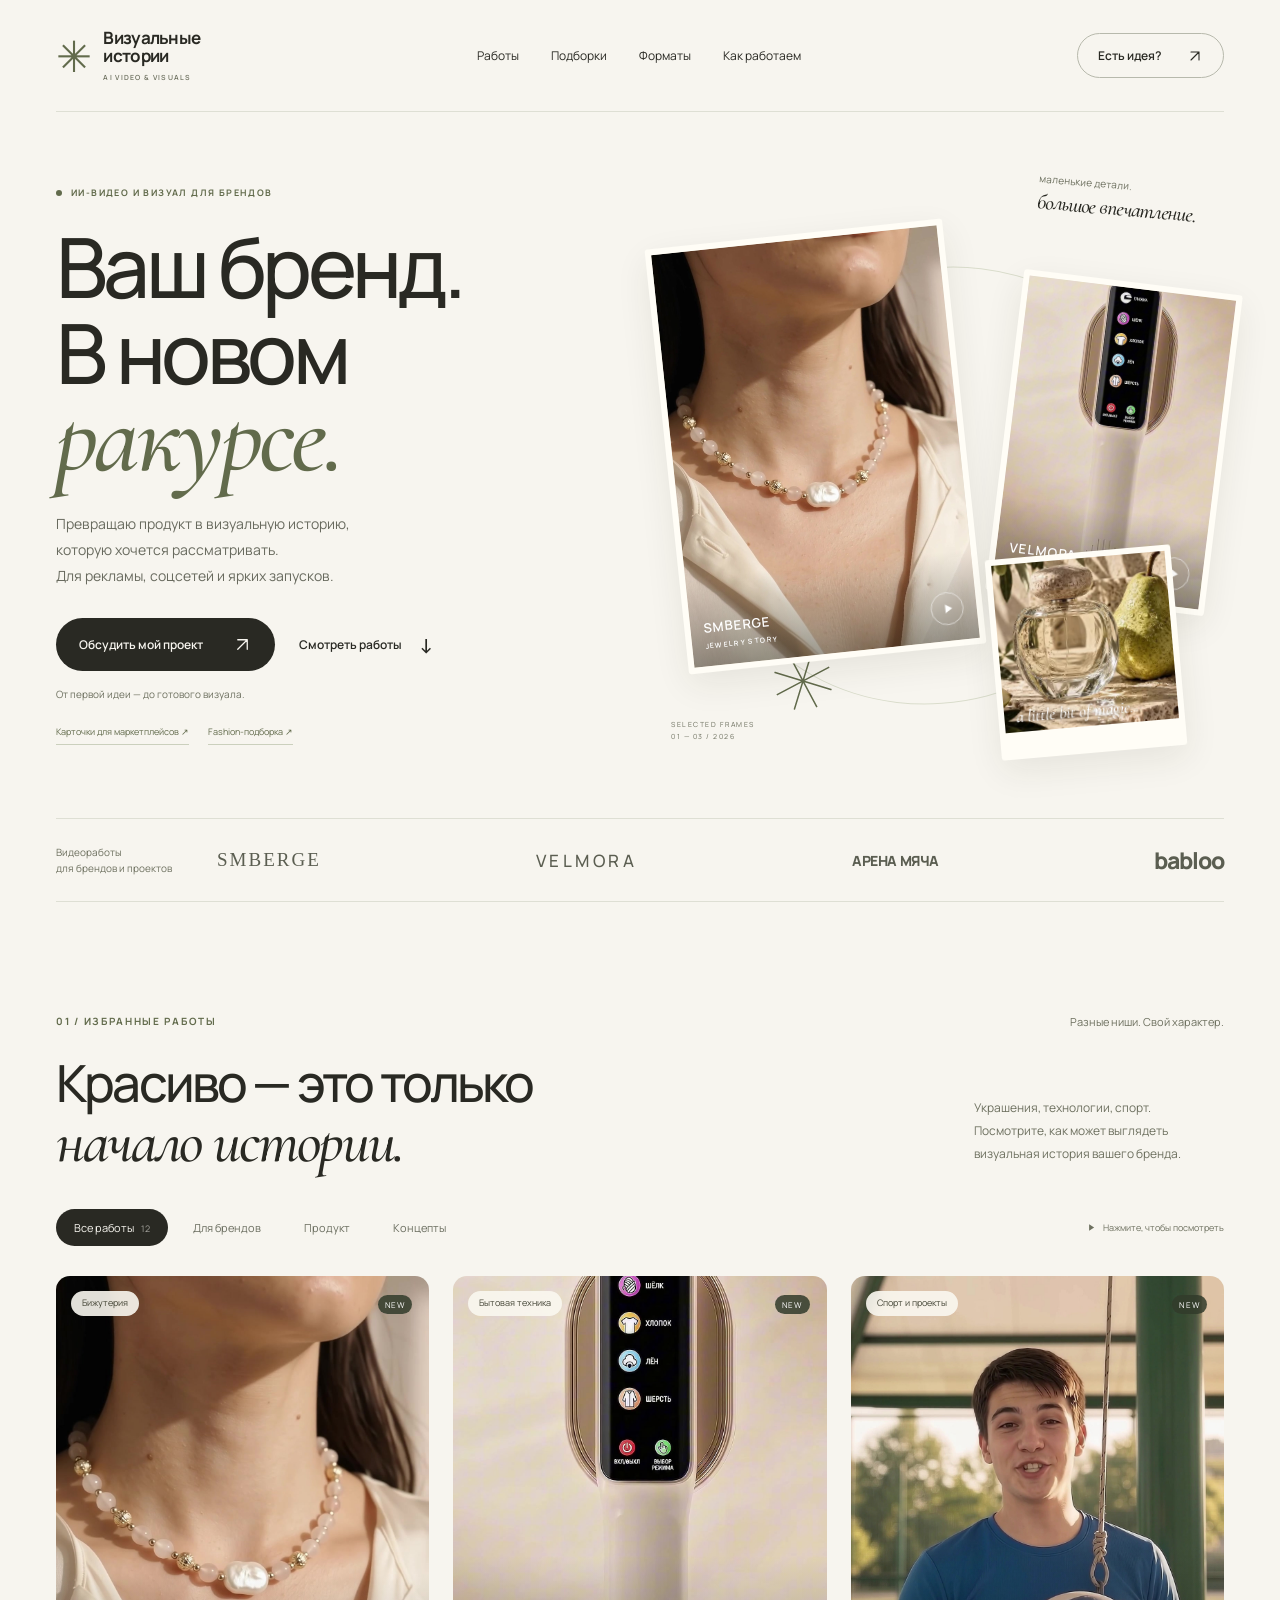
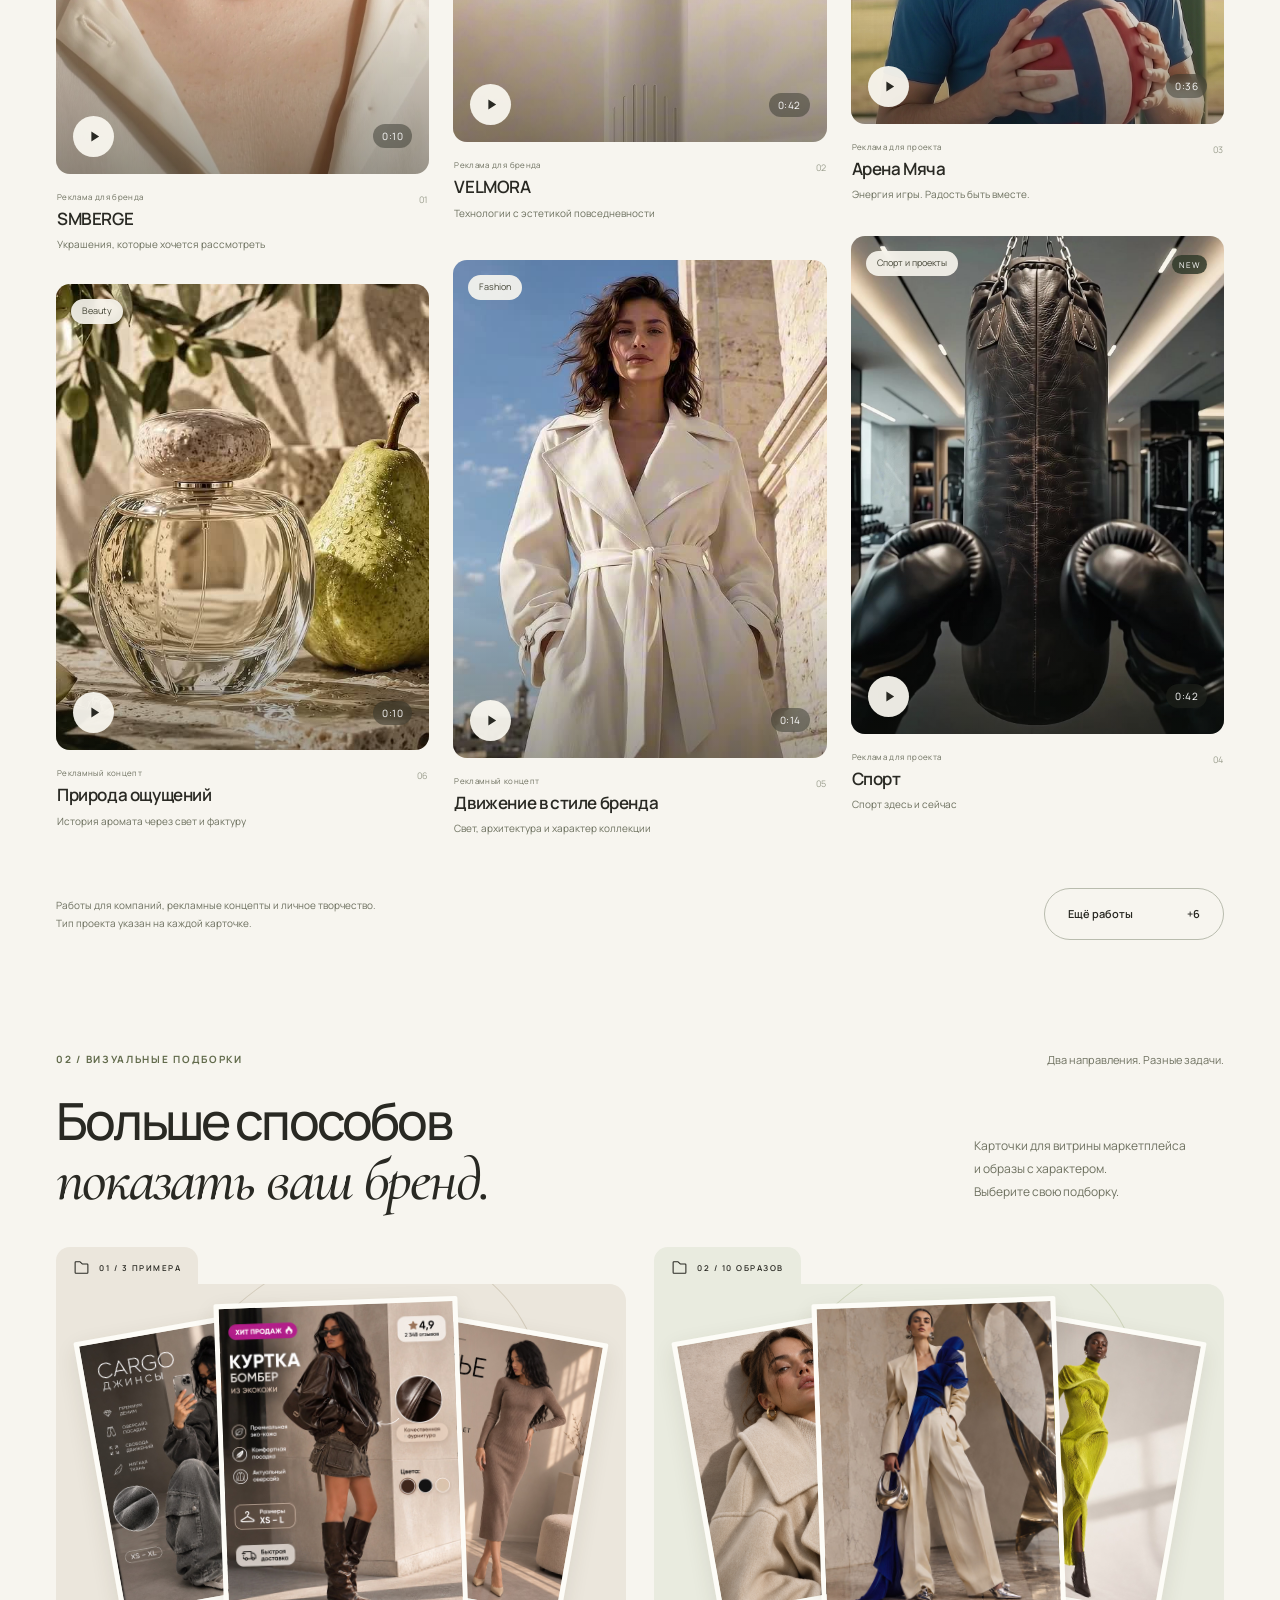
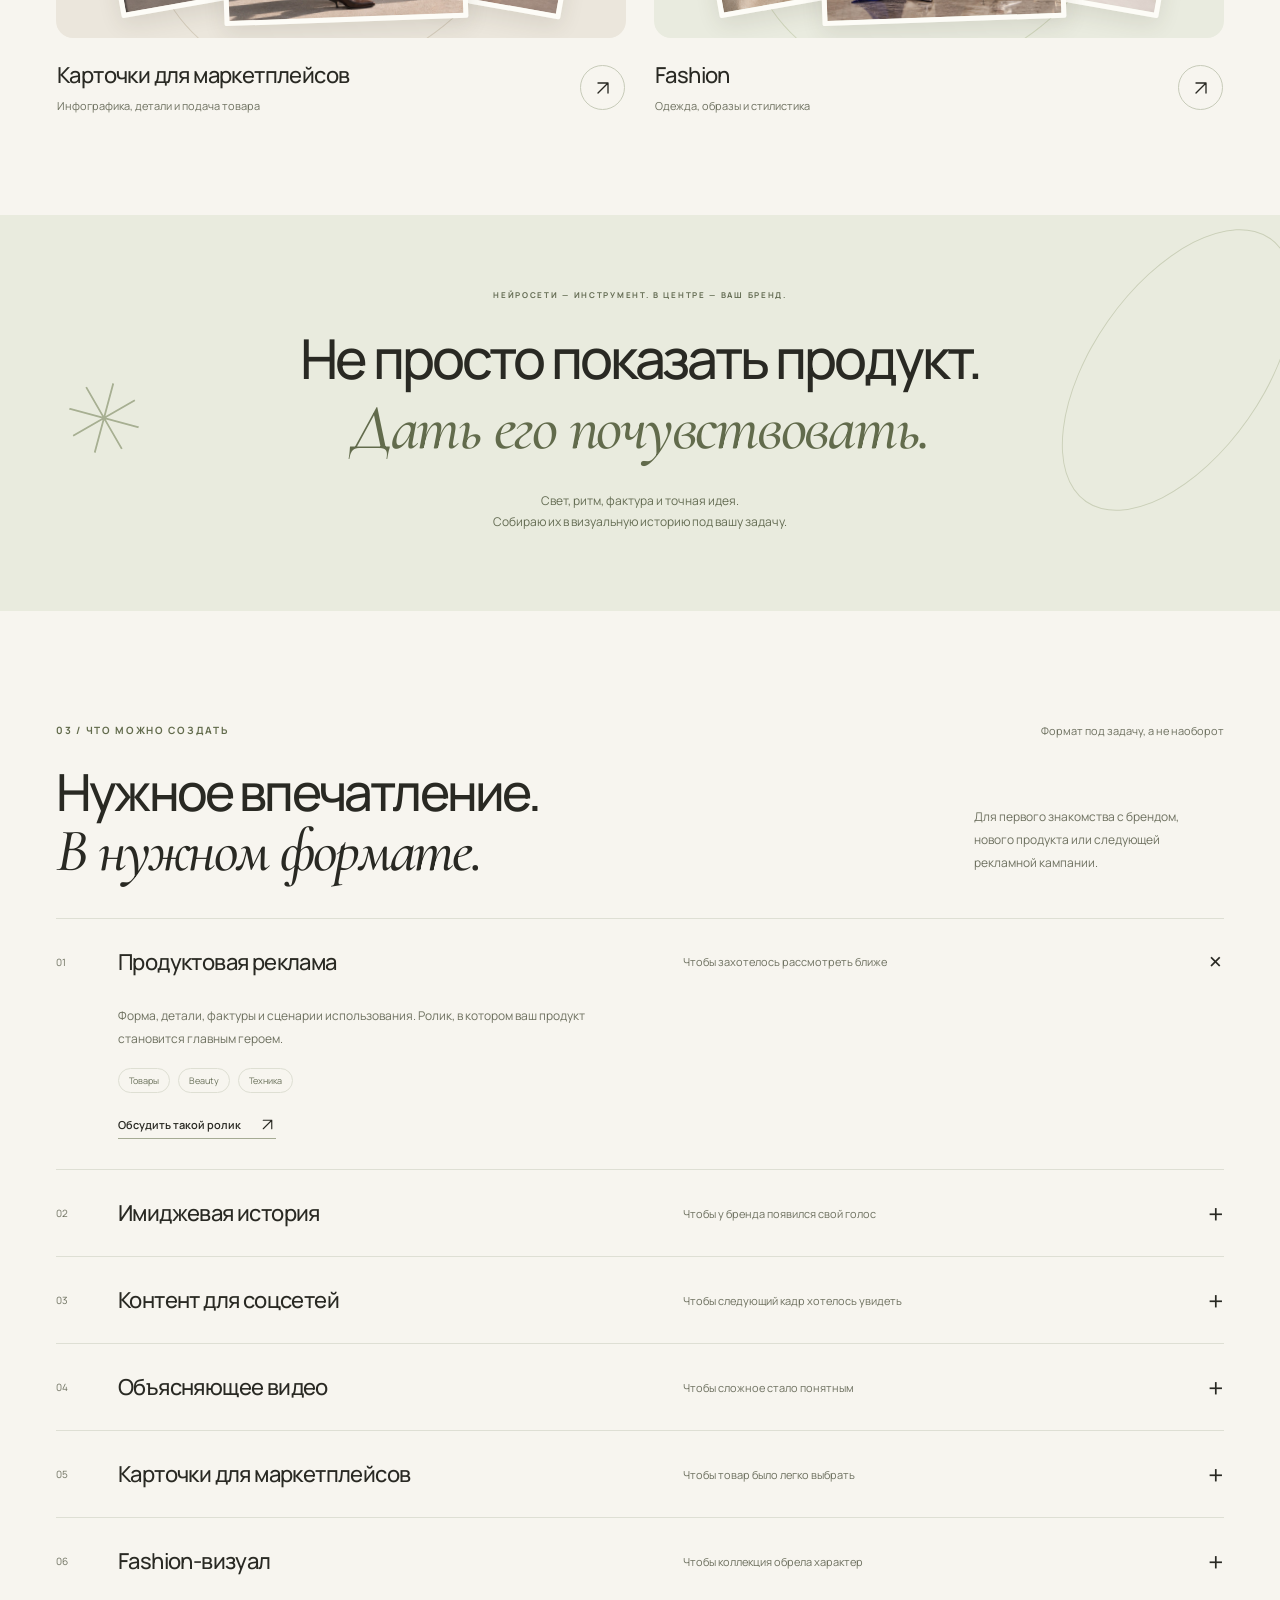
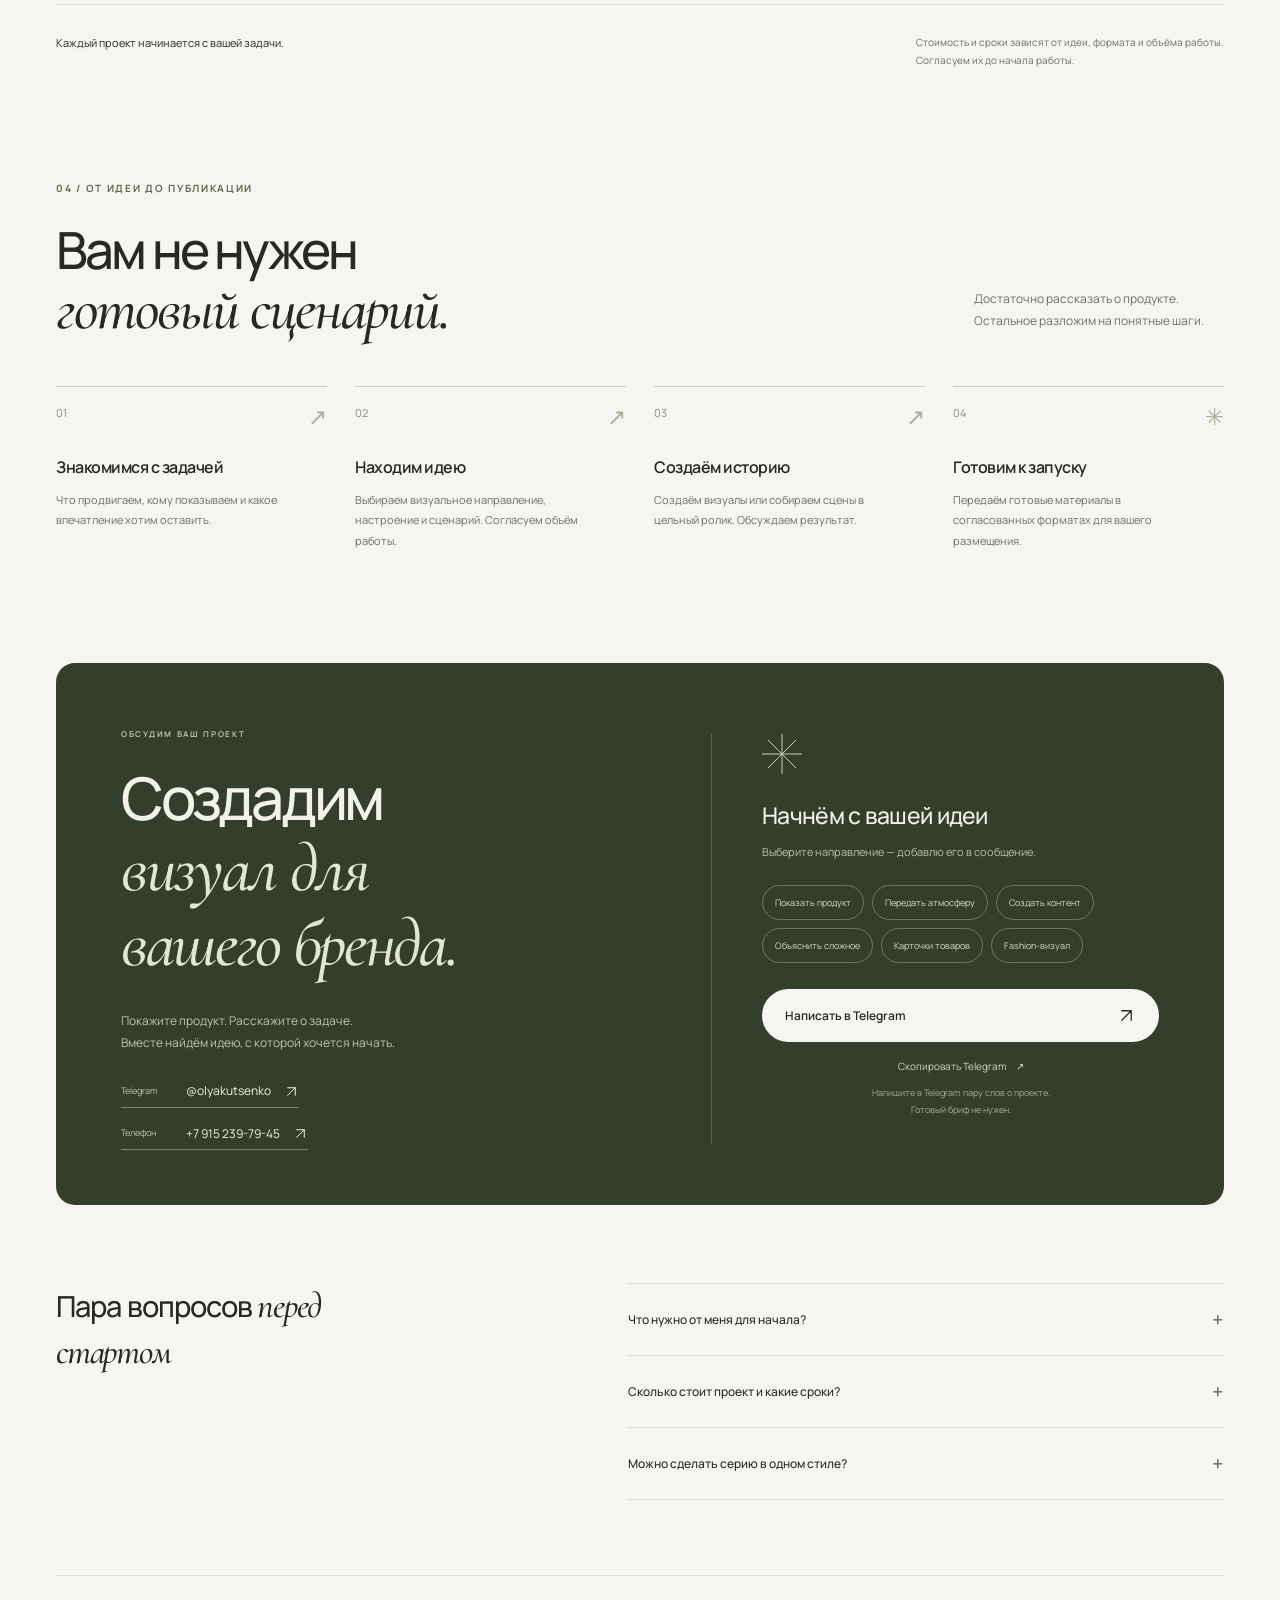
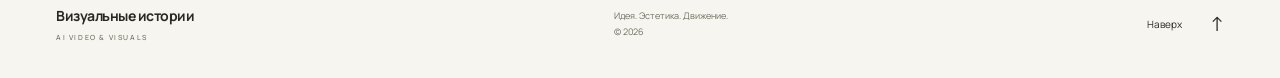
==== commit 109fa7da: "Replace Arena video in original 4K and add pizzeria concept" ====
--- a/index.html
+++ b/index.html
@@ -16,7 +16,7 @@
   <link rel="stylesheet" href="fonts.css?v=20261113">
   <link rel="stylesheet" href="style.css?v=20261113-contacts">
   <link rel="stylesheet" href="collections.css?v=20261113-contacts">
-  <script src="projects.js?v=20261114-personal" defer></script>
+  <script src="projects.js?v=20261115-arena-pizzeria" defer></script>
   <script src="app.js?v=20261113-contacts" defer></script>
   <link rel="canonical" href="https://olyakutsenko.github.io/AI-Video/">
   <meta property="og:url" content="https://olyakutsenko.github.io/AI-Video/">
@@ -51,7 +51,7 @@
     <section class="works wrap section-space" id="works" aria-labelledby="works-title">
       <div class="section-topline"><p class="eyebrow">01 / ИЗБРАННЫЕ РАБОТЫ</p><span class="quiet-label">Разные ниши. Свой характер.</span></div>
       <div class="section-heading"><h2 id="works-title">Красиво — это только<br><em>начало истории.</em></h2><p>Украшения, технологии, спорт.<br>Посмотрите, как может выглядеть<br>визуальная история вашего бренда.</p></div>
-      <div class="portfolio-bar"><div class="filters" role="group" aria-label="Категории портфолио"><button type="button" data-filter="all" aria-pressed="true" class="active">Все работы <span>11</span></button><button type="button" data-filter="brands" aria-pressed="false">Для брендов</button><button type="button" data-filter="product" aria-pressed="false">Продукт</button><button type="button" data-filter="concepts" aria-pressed="false">Концепты</button></div><span class="watch-note"><svg viewBox="0 0 24 24" aria-hidden="true"><path d="m9 5 11 7-11 7Z" fill="currentColor"/></svg> Нажмите, чтобы посмотреть</span></div>
+      <div class="portfolio-bar"><div class="filters" role="group" aria-label="Категории портфолио"><button type="button" data-filter="all" aria-pressed="true" class="active">Все работы <span>12</span></button><button type="button" data-filter="brands" aria-pressed="false">Для брендов</button><button type="button" data-filter="product" aria-pressed="false">Продукт</button><button type="button" data-filter="concepts" aria-pressed="false">Концепты</button></div><span class="watch-note"><svg viewBox="0 0 24 24" aria-hidden="true"><path d="m9 5 11 7-11 7Z" fill="currentColor"/></svg> Нажмите, чтобы посмотреть</span></div>
       <div class="gallery"><article class="work" data-category="brands product" data-index="0"><div class="work-inner">
       <button type="button" class="art" data-project="smberge" style="--art-ratio:3 / 4" aria-label="Смотреть видео: SMBERGE">
         <img src="assets/smberge-poster.jpg" alt="Жемчужное украшение SMBERGE на модели в тёплом солнечном свете" width="1080" height="1920" loading="lazy" decoding="async">
@@ -70,12 +70,12 @@
       </button>
       <div class="caption"><div><p class="work-type">Реклама для бренда</p><h3>VELMORA</h3><p class="work-subtitle">Технологии с эстетикой повседневности</p></div><span class="work-number">02</span></div>
     </div></article>
-<article class="work" data-category="brands" data-index="2"><div class="work-inner">
+<article class="work" id="work-arena" data-category="brands" data-index="2"><div class="work-inner">
       <button type="button" class="art" data-project="arena" style="--art-ratio:5 / 6" aria-label="Смотреть видео: Арена Мяча">
-        <img src="assets/arena-poster.jpg" alt="Спортивная площадка «Арена Мяча» среди зелени и городской архитектуры" width="720" height="1280" loading="lazy" decoding="async">
+        <img src="assets/arena-v2-poster.jpg" alt="Парень с волейбольным мячом на крытой спортивной площадке «Арена Мяча»" width="2160" height="3840" loading="lazy" decoding="async">
         <span class="art-category">Спорт и проекты</span>
         <span class="new-tag">NEW</span>
-        <span class="art-bottom"><span class="play-button"><svg viewBox="0 0 24 24" aria-hidden="true"><path d="m9 5 11 7-11 7Z" fill="currentColor"/></svg><span>Смотреть</span></span><span class="duration">0:25</span></span>
+        <span class="art-bottom"><span class="play-button"><svg viewBox="0 0 24 24" aria-hidden="true"><path d="m9 5 11 7-11 7Z" fill="currentColor"/></svg><span>Смотреть</span></span><span class="duration">0:36</span></span>
       </button>
       <div class="caption"><div><p class="work-type">Реклама для проекта</p><h3>Арена Мяча</h3><p class="work-subtitle">Энергия игры. Радость быть вместе.</p></div><span class="work-number">03</span></div>
     </div></article>
@@ -150,8 +150,17 @@
       </button>
       <div class="caption"><div><p class="work-type">Авторский концепт</p><h3>Личное творчество</h3><p class="work-subtitle">Цвет, ритм и яркий характер</p></div><span class="work-number">11</span></div>
     </div></article>
+<article class="work extra-work" id="work-pizzeria" data-category="concepts product" data-index="11"><div class="work-inner">
+      <button type="button" class="art" data-project="pizzeria" style="--art-ratio:3 / 4" aria-label="Смотреть видео: Для вашей пиццерии 👌🏻">
+        <img src="assets/pizzeria-poster.jpg" alt="Иллюстрированный повар и пицца с томатами и базиликом на ярком синем фоне" width="1080" height="1920" loading="lazy" decoding="async">
+        <span class="art-category">Еда и рестораны</span>
+        <span class="new-tag">NEW</span>
+        <span class="art-bottom"><span class="play-button"><svg viewBox="0 0 24 24" aria-hidden="true"><path d="m9 5 11 7-11 7Z" fill="currentColor"/></svg><span>Смотреть</span></span><span class="duration">0:15</span></span>
+      </button>
+      <div class="caption"><div><p class="work-type">Рекламный концепт</p><h3>Для вашей пиццерии 👌🏻</h3><p class="work-subtitle">Аппетитная история в ярких красках</p></div><span class="work-number">12</span></div>
+    </div></article>
 </div>
-      <div class="gallery-footer"><p>Работы для компаний, рекламные концепты и личное творчество.<br>Тип проекта указан на каждой карточке.</p><button type="button" class="button button-outline" id="show-more" aria-expanded="false">Ещё работы <span>+5</span></button></div>
+      <div class="gallery-footer"><p>Работы для компаний, рекламные концепты и личное творчество.<br>Тип проекта указан на каждой карточке.</p><button type="button" class="button button-outline" id="show-more" aria-expanded="false">Ещё работы <span>+6</span></button></div>
       <p class="sr-only" id="filter-status" role="status" aria-live="polite"></p>
     </section>
     <section class="collections wrap section-space" id="collections" aria-labelledby="collections-title">
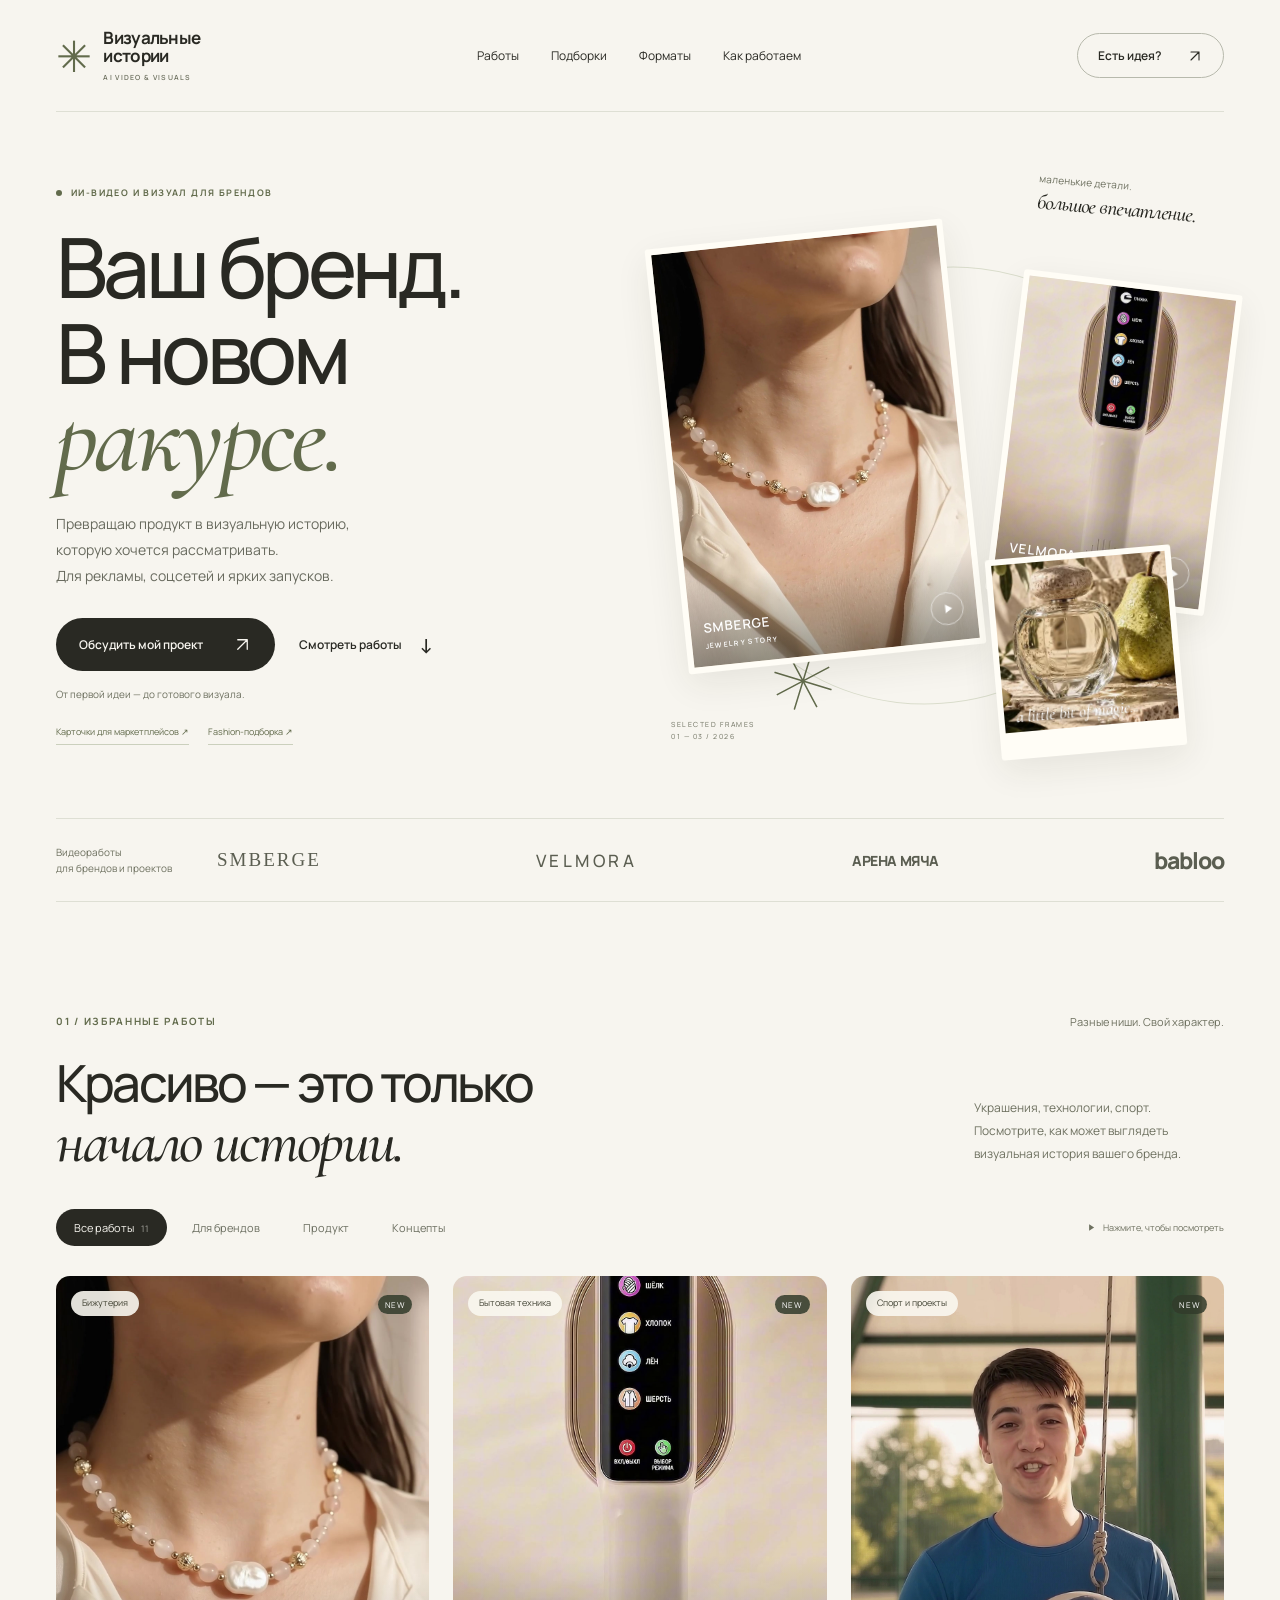
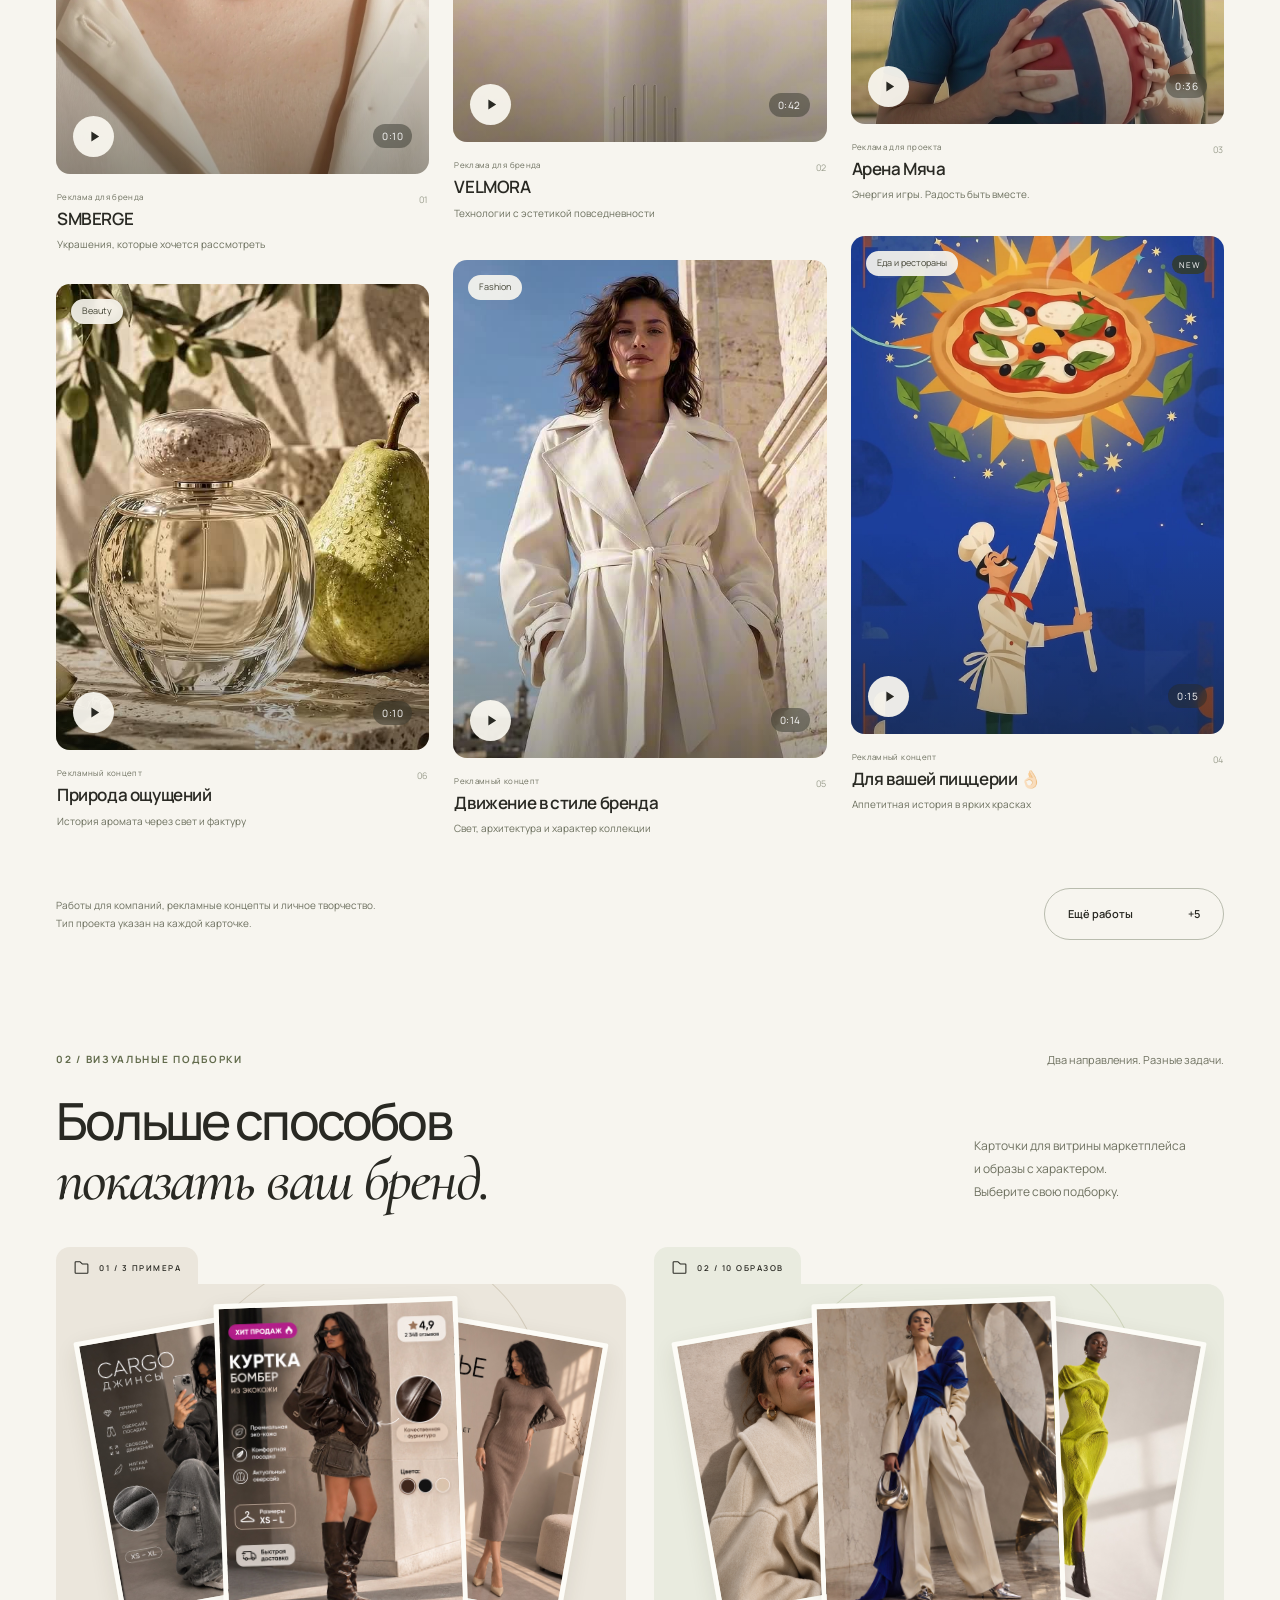
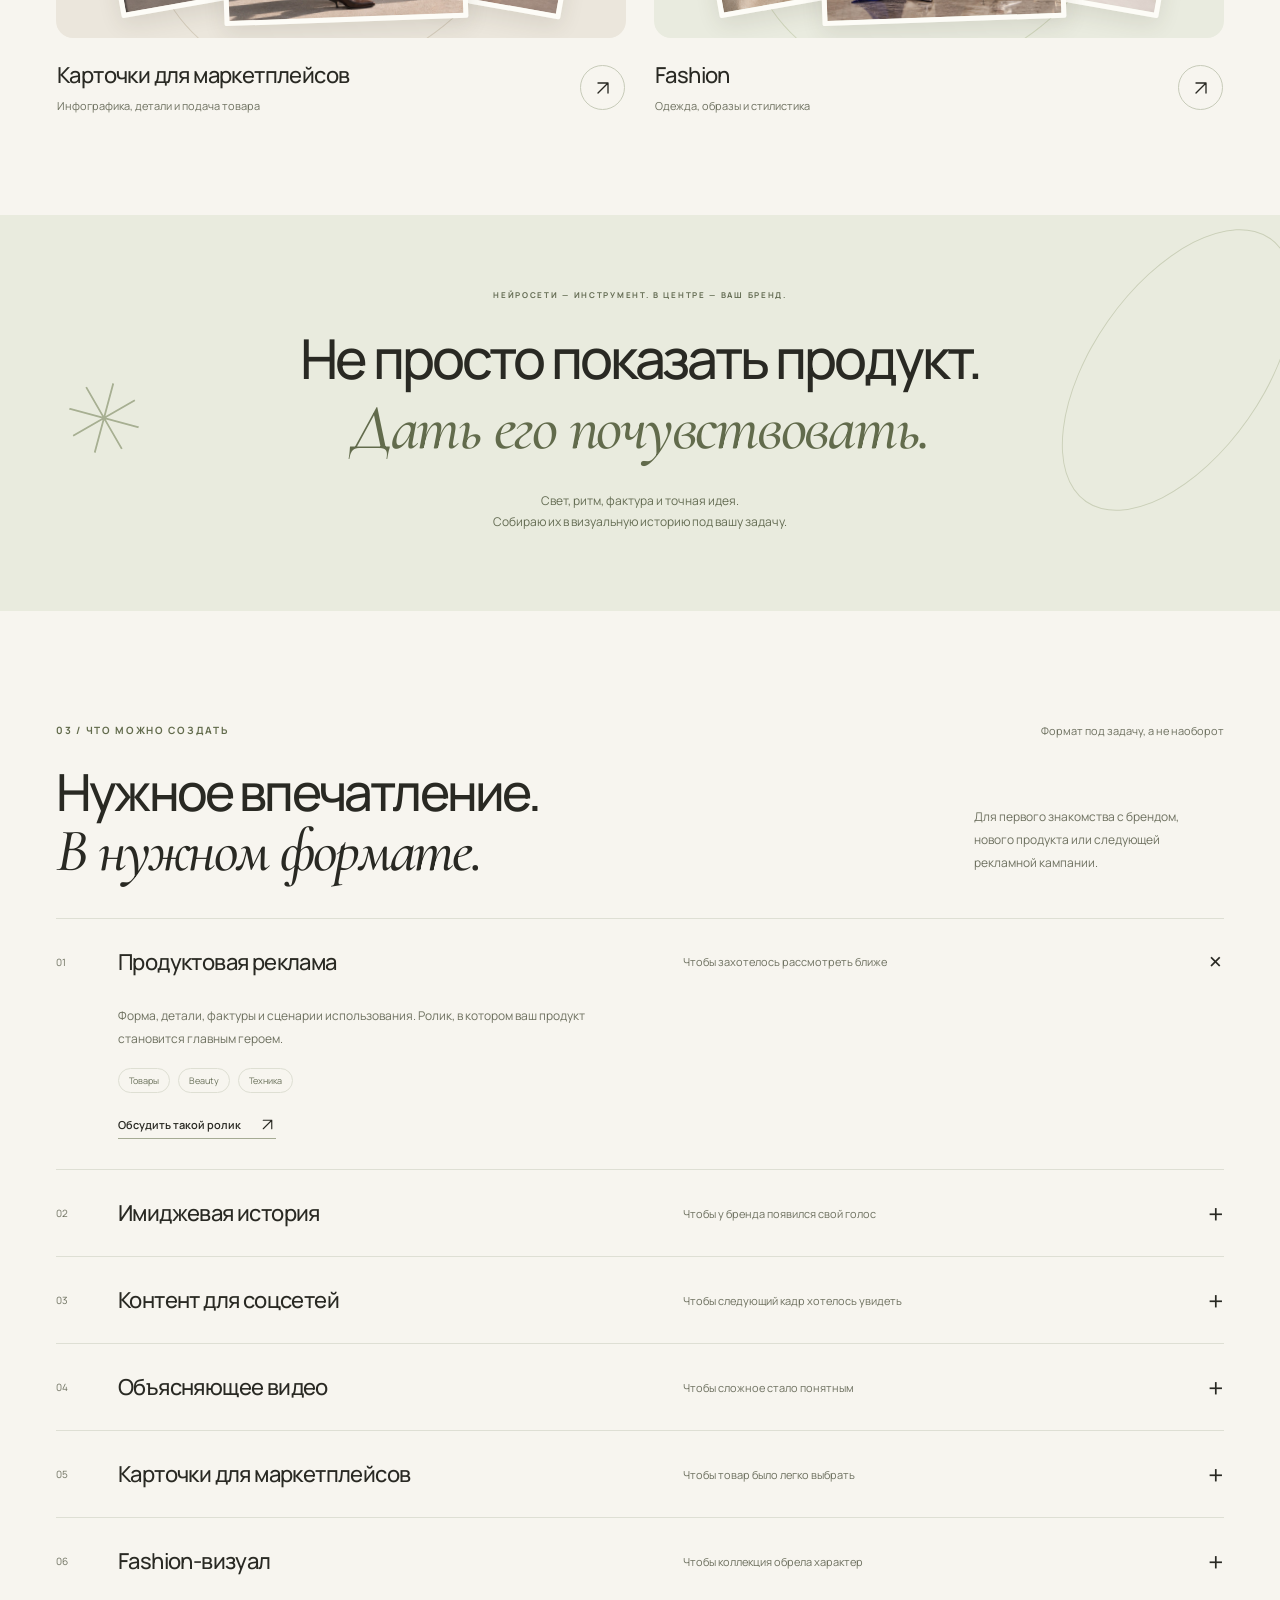
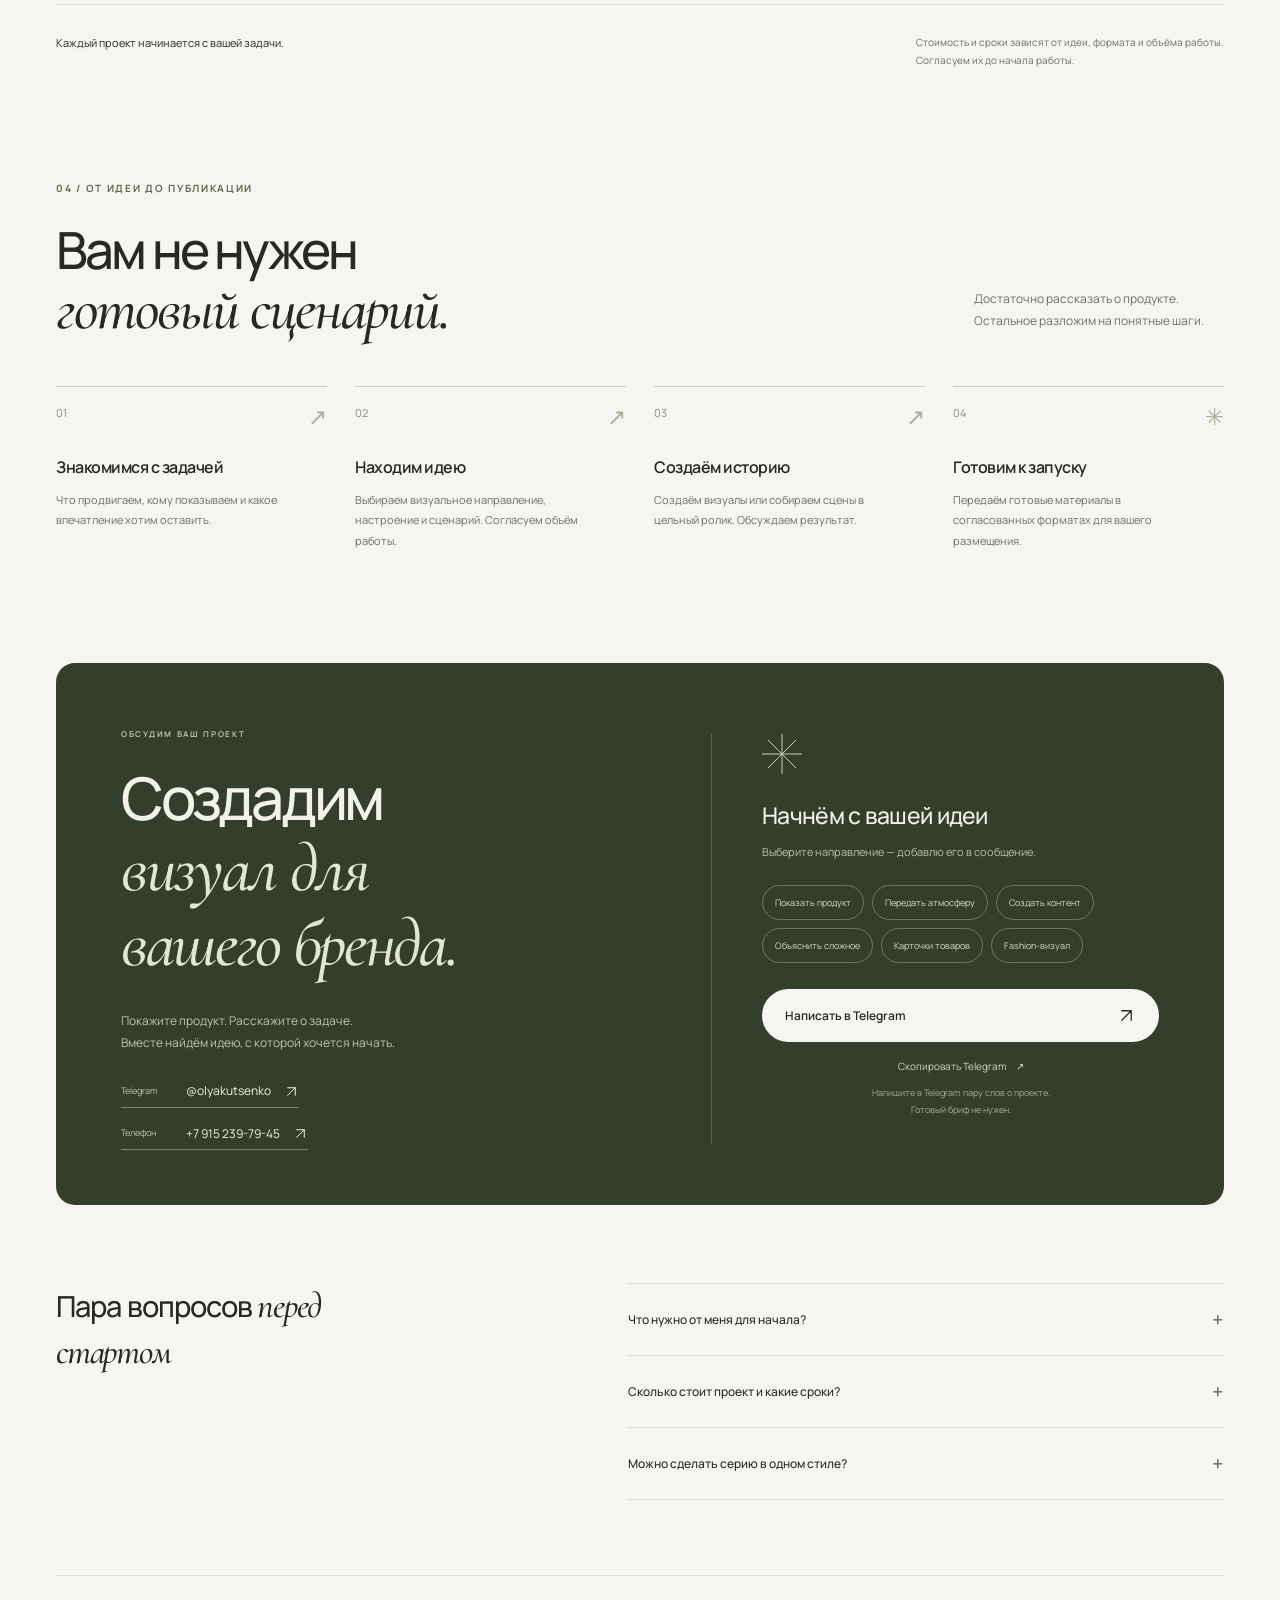
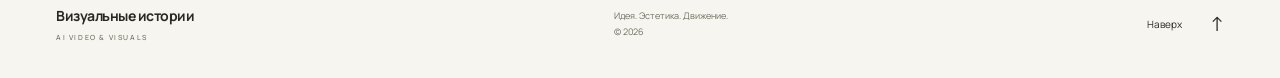
==== commit 55f0220e: "Swap pizzeria and sport cards and remove headphones video" ====
--- a/index.html
+++ b/index.html
@@ -16,7 +16,7 @@
   <link rel="stylesheet" href="fonts.css?v=20261113">
   <link rel="stylesheet" href="style.css?v=20261113-contacts">
   <link rel="stylesheet" href="collections.css?v=20261113-contacts">
-  <script src="projects.js?v=20261115-arena-pizzeria" defer></script>
+  <script src="projects.js?v=20261115-order" defer></script>
   <script src="app.js?v=20261113-contacts" defer></script>
   <link rel="canonical" href="https://olyakutsenko.github.io/AI-Video/">
   <meta property="og:url" content="https://olyakutsenko.github.io/AI-Video/">
@@ -51,7 +51,7 @@
     <section class="works wrap section-space" id="works" aria-labelledby="works-title">
       <div class="section-topline"><p class="eyebrow">01 / ИЗБРАННЫЕ РАБОТЫ</p><span class="quiet-label">Разные ниши. Свой характер.</span></div>
       <div class="section-heading"><h2 id="works-title">Красиво — это только<br><em>начало истории.</em></h2><p>Украшения, технологии, спорт.<br>Посмотрите, как может выглядеть<br>визуальная история вашего бренда.</p></div>
-      <div class="portfolio-bar"><div class="filters" role="group" aria-label="Категории портфолио"><button type="button" data-filter="all" aria-pressed="true" class="active">Все работы <span>12</span></button><button type="button" data-filter="brands" aria-pressed="false">Для брендов</button><button type="button" data-filter="product" aria-pressed="false">Продукт</button><button type="button" data-filter="concepts" aria-pressed="false">Концепты</button></div><span class="watch-note"><svg viewBox="0 0 24 24" aria-hidden="true"><path d="m9 5 11 7-11 7Z" fill="currentColor"/></svg> Нажмите, чтобы посмотреть</span></div>
+      <div class="portfolio-bar"><div class="filters" role="group" aria-label="Категории портфолио"><button type="button" data-filter="all" aria-pressed="true" class="active">Все работы <span>11</span></button><button type="button" data-filter="brands" aria-pressed="false">Для брендов</button><button type="button" data-filter="product" aria-pressed="false">Продукт</button><button type="button" data-filter="concepts" aria-pressed="false">Концепты</button></div><span class="watch-note"><svg viewBox="0 0 24 24" aria-hidden="true"><path d="m9 5 11 7-11 7Z" fill="currentColor"/></svg> Нажмите, чтобы посмотреть</span></div>
       <div class="gallery"><article class="work" data-category="brands product" data-index="0"><div class="work-inner">
       <button type="button" class="art" data-project="smberge" style="--art-ratio:3 / 4" aria-label="Смотреть видео: SMBERGE">
         <img src="assets/smberge-poster.jpg" alt="Жемчужное украшение SMBERGE на модели в тёплом солнечном свете" width="1080" height="1920" loading="lazy" decoding="async">
@@ -79,14 +79,14 @@
       </button>
       <div class="caption"><div><p class="work-type">Реклама для проекта</p><h3>Арена Мяча</h3><p class="work-subtitle">Энергия игры. Радость быть вместе.</p></div><span class="work-number">03</span></div>
     </div></article>
-<article class="work" id="work-ds-sport" data-category="brands" data-index="3"><div class="work-inner">
-      <button type="button" class="art" data-project="ds-sport" style="--art-ratio:3 / 4" aria-label="Смотреть видео: Спорт">
-        <img src="assets/ds-sport-poster.jpg" alt="Боксёрские перчатки и кожаная груша в современном спортивном зале" width="1080" height="1920" loading="lazy" decoding="async">
-        <span class="art-category">Спорт и проекты</span>
-        <span class="new-tag">NEW</span>
-        <span class="art-bottom"><span class="play-button"><svg viewBox="0 0 24 24" aria-hidden="true"><path d="m9 5 11 7-11 7Z" fill="currentColor"/></svg><span>Смотреть</span></span><span class="duration">0:42</span></span>
-      </button>
-      <div class="caption"><div><p class="work-type">Реклама для проекта</p><h3>Спорт</h3><p class="work-subtitle">Спорт здесь и сейчас</p></div><span class="work-number">04</span></div>
+<article class="work" id="work-pizzeria" data-category="concepts product" data-index="3"><div class="work-inner">
+      <button type="button" class="art" data-project="pizzeria" style="--art-ratio:3 / 4" aria-label="Смотреть видео: Для вашей пиццерии 👌🏻">
+        <img src="assets/pizzeria-poster.jpg" alt="Иллюстрированный повар и пицца с томатами и базиликом на ярком синем фоне" width="1080" height="1920" loading="lazy" decoding="async">
+        <span class="art-category">Еда и рестораны</span>
+        <span class="new-tag">NEW</span>
+        <span class="art-bottom"><span class="play-button"><svg viewBox="0 0 24 24" aria-hidden="true"><path d="m9 5 11 7-11 7Z" fill="currentColor"/></svg><span>Смотреть</span></span><span class="duration">0:15</span></span>
+      </button>
+      <div class="caption"><div><p class="work-type">Рекламный концепт</p><h3>Для вашей пиццерии 👌🏻</h3><p class="work-subtitle">Аппетитная история в ярких красках</p></div><span class="work-number">04</span></div>
     </div></article>
 <article class="work" data-category="concepts" data-index="4"><div class="work-inner">
       <button type="button" class="art" data-project="fashion" style="--art-ratio:3 / 4" aria-label="Смотреть видео: Движение в стиле бренда">
@@ -115,52 +115,43 @@
       </button>
       <div class="caption"><div><p class="work-type">Работа для компании</p><h3>Дизайнерская мебель</h3><p class="work-subtitle">Сложное — просто и визуально</p></div><span class="work-number">07</span></div>
     </div></article>
-<article class="work extra-work" data-category="concepts product" data-index="7"><div class="work-inner">
-      <button type="button" class="art" data-project="headphones" style="--art-ratio:4 / 3" aria-label="Смотреть видео: За пределами звука">
-        <img src="assets/headphones-poster.jpg" alt="Металлические наушники в солнечном скалистом пейзаже" width="960" height="540" loading="lazy" decoding="async">
-        <span class="art-category">Техника</span>
-
-        <span class="art-bottom"><span class="play-button"><svg viewBox="0 0 24 24" aria-hidden="true"><path d="m9 5 11 7-11 7Z" fill="currentColor"/></svg><span>Смотреть</span></span><span class="duration">0:08</span></span>
-      </button>
-      <div class="caption"><div><p class="work-type">Рекламный концепт</p><h3>За пределами звука</h3><p class="work-subtitle">Продукт в неожиданном пространстве</p></div><span class="work-number">08</span></div>
-    </div></article>
-<article class="work extra-work" data-category="concepts" data-index="8"><div class="work-inner">
+<article class="work extra-work" data-category="concepts" data-index="7"><div class="work-inner">
       <button type="button" class="art" data-project="safety-sketch" style="--art-ratio:4 / 5" aria-label="Смотреть видео: Скетч об охране труда">
         <img src="assets/safety-sketch-poster.jpg" alt="Иллюстрированная сцена из скетча об охране труда" width="540" height="960" loading="lazy" decoding="async">
         <span class="art-category">Скетч</span>
 
         <span class="art-bottom"><span class="play-button"><svg viewBox="0 0 24 24" aria-hidden="true"><path d="m9 5 11 7-11 7Z" fill="currentColor"/></svg><span>Смотреть</span></span><span class="duration">0:10</span></span>
       </button>
-      <div class="caption"><div><p class="work-type">Авторский скетч</p><h3>Скетч об охране труда</h3><p class="work-subtitle">О безопасности — с характером</p></div><span class="work-number">09</span></div>
-    </div></article>
-<article class="work extra-work" data-category="brands" data-index="9"><div class="work-inner">
+      <div class="caption"><div><p class="work-type">Авторский скетч</p><h3>Скетч об охране труда</h3><p class="work-subtitle">О безопасности — с характером</p></div><span class="work-number">08</span></div>
+    </div></article>
+<article class="work extra-work" data-category="brands" data-index="8"><div class="work-inner">
       <button type="button" class="art" data-project="babloo" style="--art-ratio:3 / 4" aria-label="Смотреть видео: Babloo">
         <img src="assets/babloo-poster.jpg" alt="Кадр видеоролика для Babloo с креативными специалистами" width="540" height="960" loading="lazy" decoding="async">
         <span class="art-category">Видео для бренда</span>
 
         <span class="art-bottom"><span class="play-button"><svg viewBox="0 0 24 24" aria-hidden="true"><path d="m9 5 11 7-11 7Z" fill="currentColor"/></svg><span>Смотреть</span></span><span class="duration">0:08</span></span>
       </button>
-      <div class="caption"><div><p class="work-type">Работа для компании</p><h3>Babloo</h3><p class="work-subtitle">Креативные специалисты рядом</p></div><span class="work-number">10</span></div>
-    </div></article>
-<article class="work extra-work" id="work-personal-creation" data-category="concepts" data-index="10"><div class="work-inner">
+      <div class="caption"><div><p class="work-type">Работа для компании</p><h3>Babloo</h3><p class="work-subtitle">Креативные специалисты рядом</p></div><span class="work-number">09</span></div>
+    </div></article>
+<article class="work extra-work" id="work-personal-creation" data-category="concepts" data-index="9"><div class="work-inner">
       <button type="button" class="art" data-project="personal-creation" style="--art-ratio:3 / 4" aria-label="Смотреть видео: Личное творчество">
         <img src="assets/personal-creation-poster.jpg" alt="Модель в чёрном жакете с яркой помадой на фоне розовых лестниц и цветных арок" width="1080" height="1920" loading="lazy" decoding="async">
         <span class="art-category">Личное творчество</span>
         <span class="art-bottom"><span class="play-button"><svg viewBox="0 0 24 24" aria-hidden="true"><path d="m9 5 11 7-11 7Z" fill="currentColor"/></svg><span>Смотреть</span></span><span class="duration">0:15</span></span>
       </button>
-      <div class="caption"><div><p class="work-type">Авторский концепт</p><h3>Личное творчество</h3><p class="work-subtitle">Цвет, ритм и яркий характер</p></div><span class="work-number">11</span></div>
-    </div></article>
-<article class="work extra-work" id="work-pizzeria" data-category="concepts product" data-index="11"><div class="work-inner">
-      <button type="button" class="art" data-project="pizzeria" style="--art-ratio:3 / 4" aria-label="Смотреть видео: Для вашей пиццерии 👌🏻">
-        <img src="assets/pizzeria-poster.jpg" alt="Иллюстрированный повар и пицца с томатами и базиликом на ярком синем фоне" width="1080" height="1920" loading="lazy" decoding="async">
-        <span class="art-category">Еда и рестораны</span>
-        <span class="new-tag">NEW</span>
-        <span class="art-bottom"><span class="play-button"><svg viewBox="0 0 24 24" aria-hidden="true"><path d="m9 5 11 7-11 7Z" fill="currentColor"/></svg><span>Смотреть</span></span><span class="duration">0:15</span></span>
-      </button>
-      <div class="caption"><div><p class="work-type">Рекламный концепт</p><h3>Для вашей пиццерии 👌🏻</h3><p class="work-subtitle">Аппетитная история в ярких красках</p></div><span class="work-number">12</span></div>
+      <div class="caption"><div><p class="work-type">Авторский концепт</p><h3>Личное творчество</h3><p class="work-subtitle">Цвет, ритм и яркий характер</p></div><span class="work-number">10</span></div>
+    </div></article>
+<article class="work extra-work" id="work-ds-sport" data-category="brands" data-index="10"><div class="work-inner">
+      <button type="button" class="art" data-project="ds-sport" style="--art-ratio:3 / 4" aria-label="Смотреть видео: Спорт">
+        <img src="assets/ds-sport-poster.jpg" alt="Боксёрские перчатки и кожаная груша в современном спортивном зале" width="1080" height="1920" loading="lazy" decoding="async">
+        <span class="art-category">Спорт и проекты</span>
+        <span class="new-tag">NEW</span>
+        <span class="art-bottom"><span class="play-button"><svg viewBox="0 0 24 24" aria-hidden="true"><path d="m9 5 11 7-11 7Z" fill="currentColor"/></svg><span>Смотреть</span></span><span class="duration">0:42</span></span>
+      </button>
+      <div class="caption"><div><p class="work-type">Реклама для проекта</p><h3>Спорт</h3><p class="work-subtitle">Спорт здесь и сейчас</p></div><span class="work-number">11</span></div>
     </div></article>
 </div>
-      <div class="gallery-footer"><p>Работы для компаний, рекламные концепты и личное творчество.<br>Тип проекта указан на каждой карточке.</p><button type="button" class="button button-outline" id="show-more" aria-expanded="false">Ещё работы <span>+6</span></button></div>
+      <div class="gallery-footer"><p>Работы для компаний, рекламные концепты и личное творчество.<br>Тип проекта указан на каждой карточке.</p><button type="button" class="button button-outline" id="show-more" aria-expanded="false">Ещё работы <span>+5</span></button></div>
       <p class="sr-only" id="filter-status" role="status" aria-live="polite"></p>
     </section>
     <section class="collections wrap section-space" id="collections" aria-labelledby="collections-title">
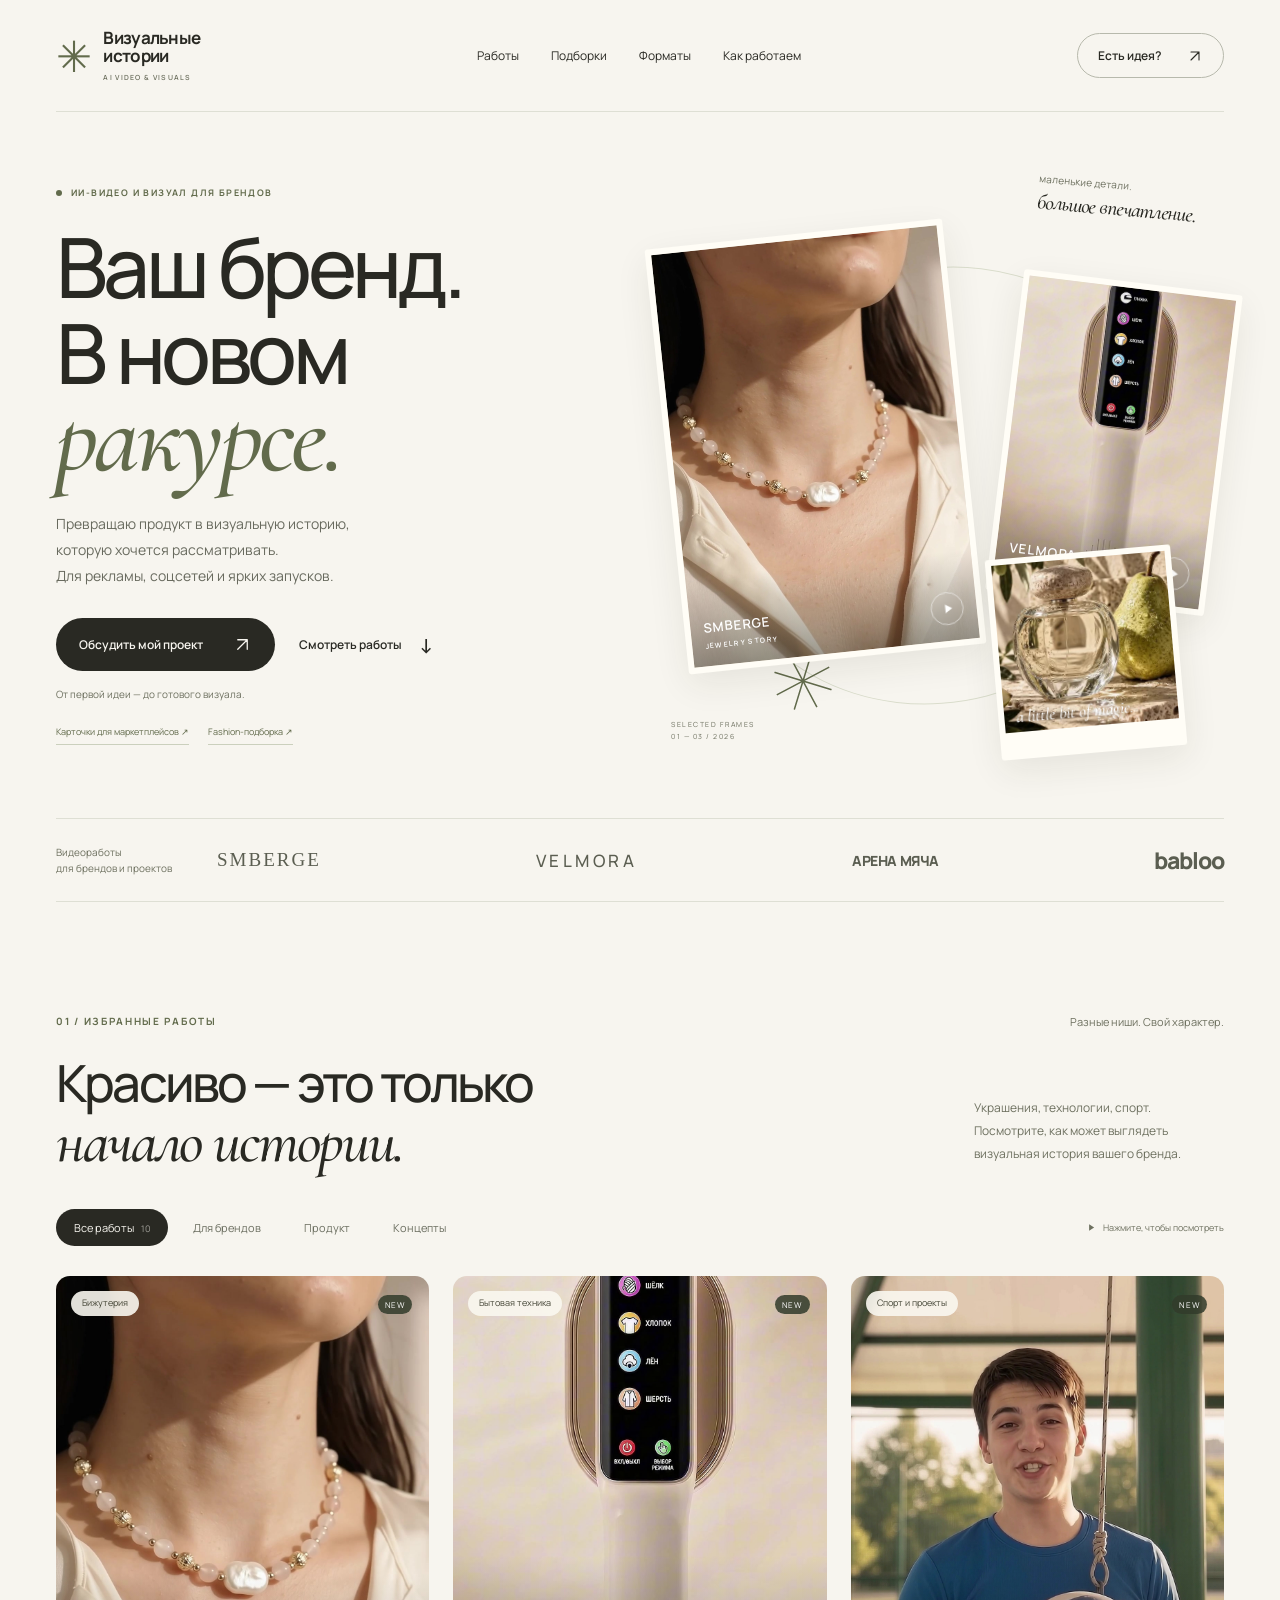
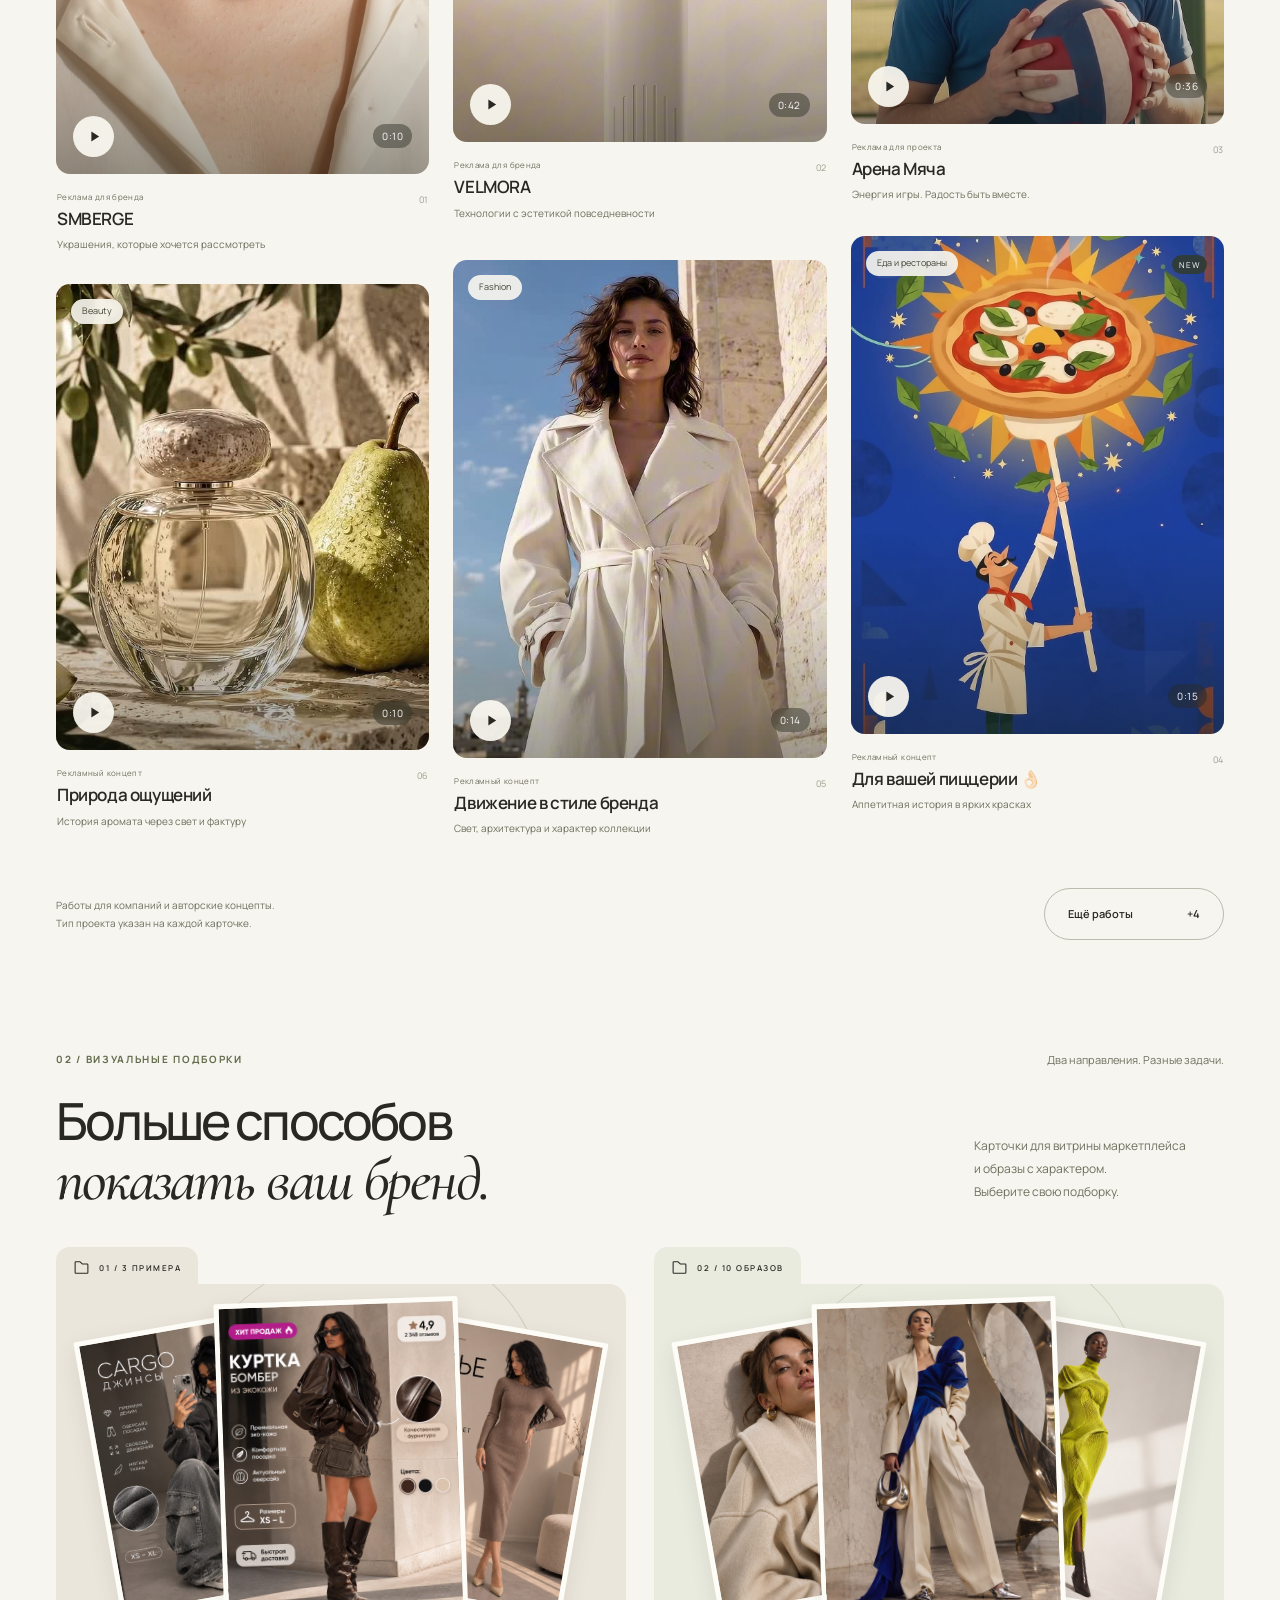
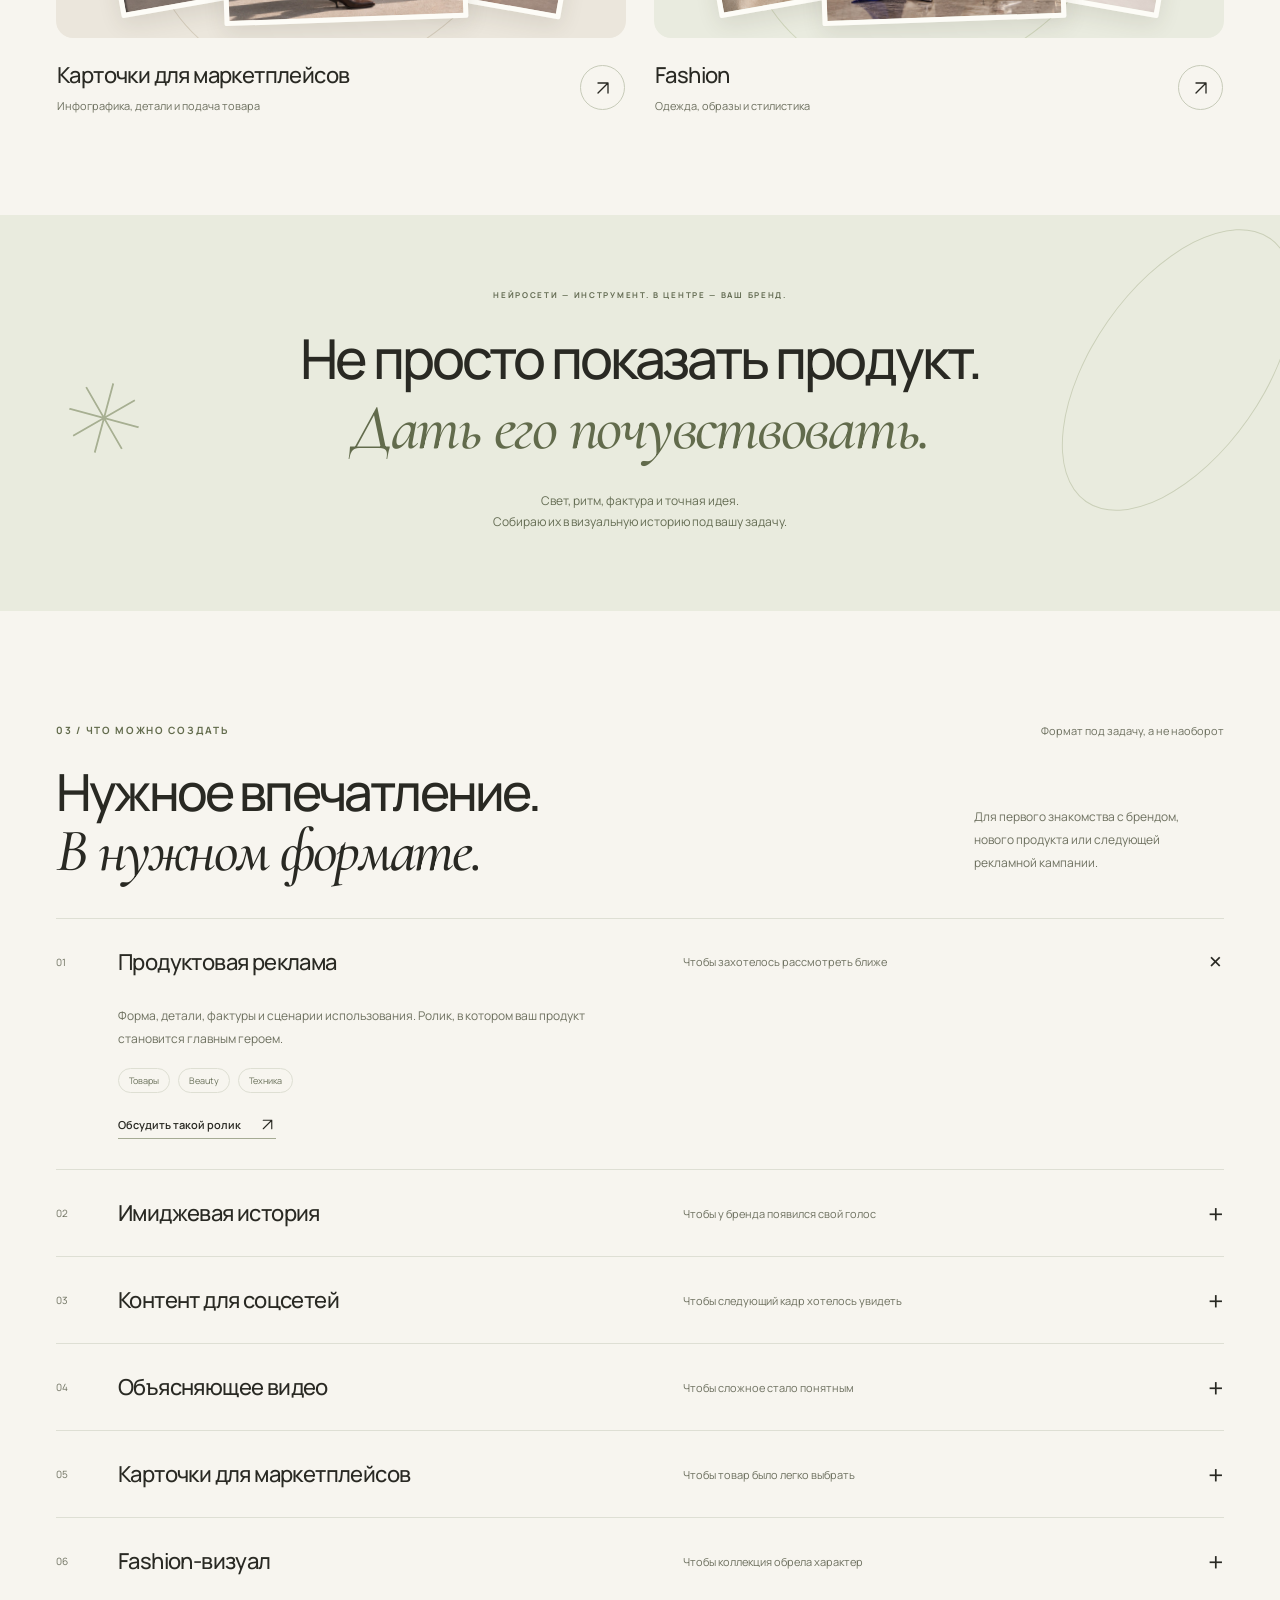
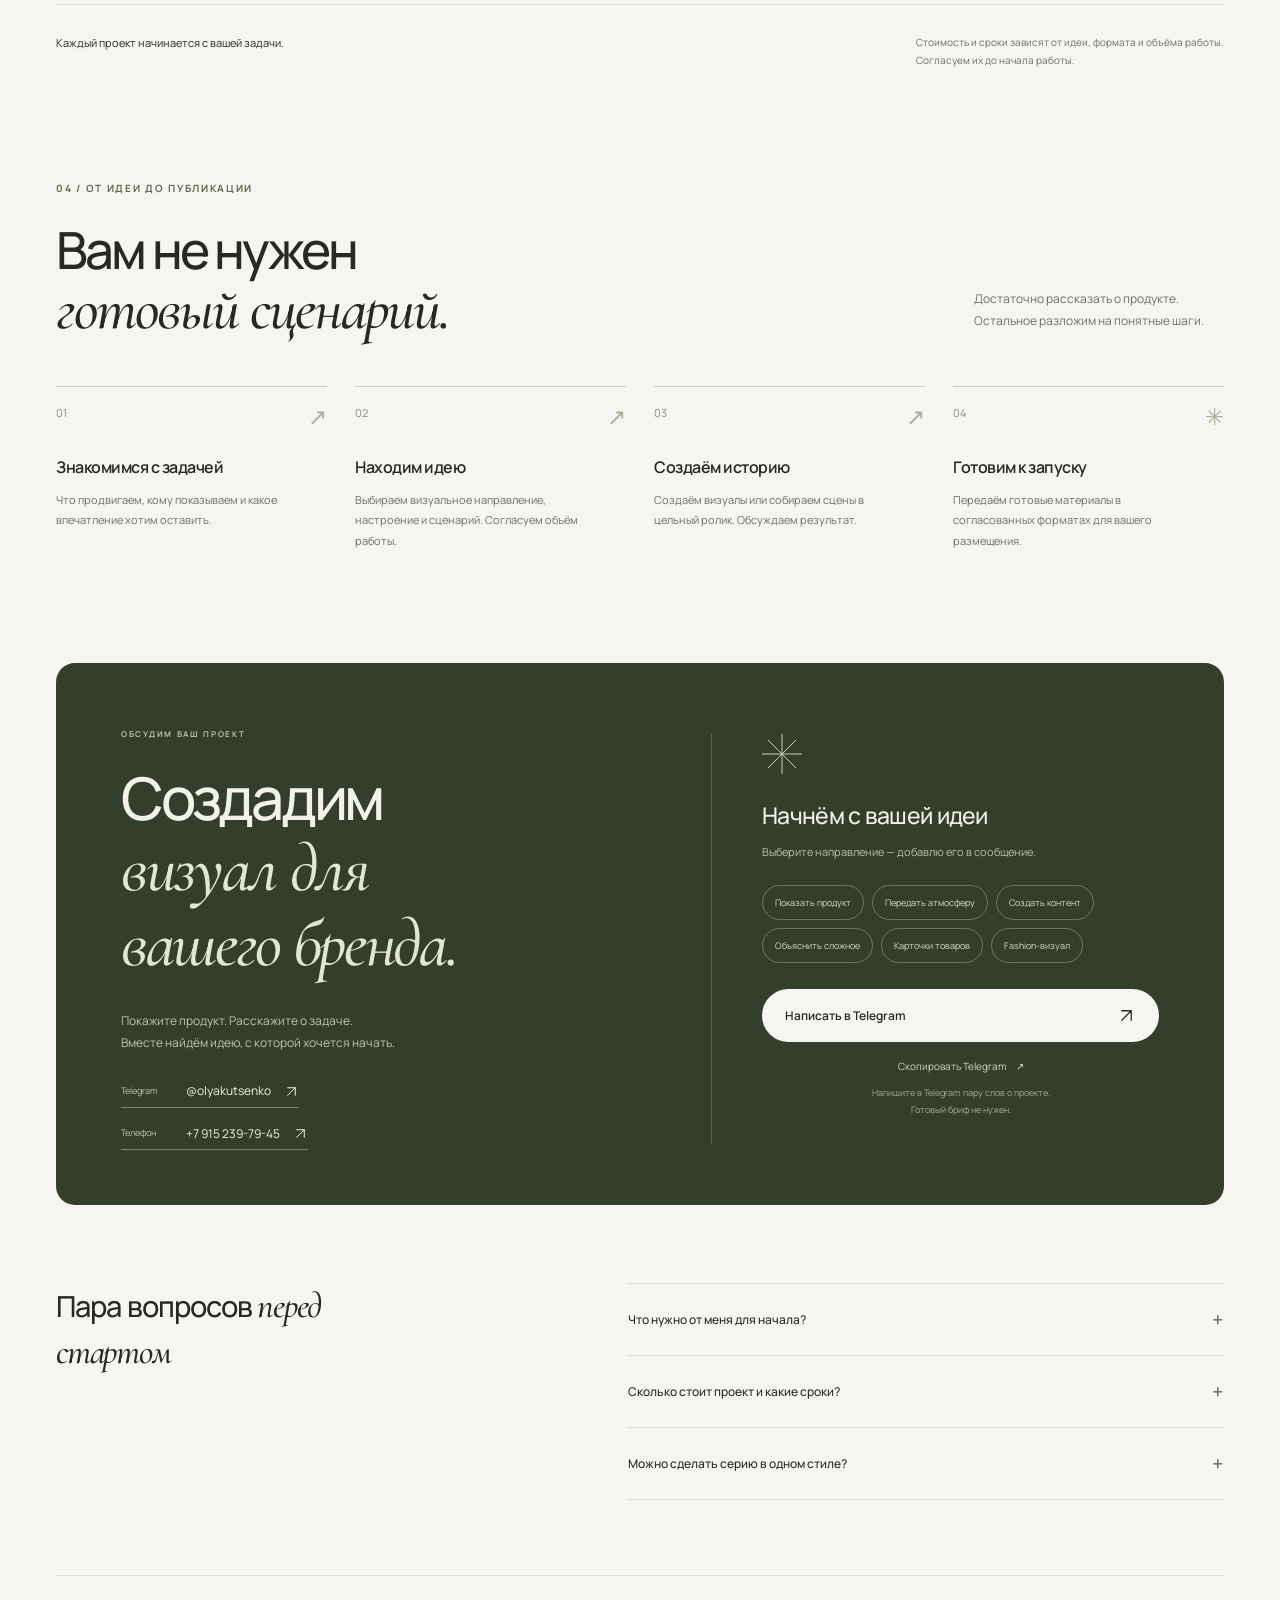
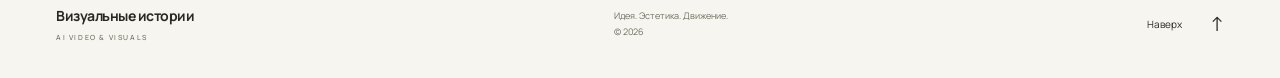
==== commit b77aa0be: "Remove personal MAC concept and its media from portfolio" ====
--- a/index.html
+++ b/index.html
@@ -16,7 +16,7 @@
   <link rel="stylesheet" href="fonts.css?v=20261113">
   <link rel="stylesheet" href="style.css?v=20261113-contacts">
   <link rel="stylesheet" href="collections.css?v=20261113-contacts">
-  <script src="projects.js?v=20261115-order" defer></script>
+  <script src="projects.js?v=20261115-without-personal" defer></script>
   <script src="app.js?v=20261113-contacts" defer></script>
   <link rel="canonical" href="https://olyakutsenko.github.io/AI-Video/">
   <meta property="og:url" content="https://olyakutsenko.github.io/AI-Video/">
@@ -51,7 +51,7 @@
     <section class="works wrap section-space" id="works" aria-labelledby="works-title">
       <div class="section-topline"><p class="eyebrow">01 / ИЗБРАННЫЕ РАБОТЫ</p><span class="quiet-label">Разные ниши. Свой характер.</span></div>
       <div class="section-heading"><h2 id="works-title">Красиво — это только<br><em>начало истории.</em></h2><p>Украшения, технологии, спорт.<br>Посмотрите, как может выглядеть<br>визуальная история вашего бренда.</p></div>
-      <div class="portfolio-bar"><div class="filters" role="group" aria-label="Категории портфолио"><button type="button" data-filter="all" aria-pressed="true" class="active">Все работы <span>11</span></button><button type="button" data-filter="brands" aria-pressed="false">Для брендов</button><button type="button" data-filter="product" aria-pressed="false">Продукт</button><button type="button" data-filter="concepts" aria-pressed="false">Концепты</button></div><span class="watch-note"><svg viewBox="0 0 24 24" aria-hidden="true"><path d="m9 5 11 7-11 7Z" fill="currentColor"/></svg> Нажмите, чтобы посмотреть</span></div>
+      <div class="portfolio-bar"><div class="filters" role="group" aria-label="Категории портфолио"><button type="button" data-filter="all" aria-pressed="true" class="active">Все работы <span>10</span></button><button type="button" data-filter="brands" aria-pressed="false">Для брендов</button><button type="button" data-filter="product" aria-pressed="false">Продукт</button><button type="button" data-filter="concepts" aria-pressed="false">Концепты</button></div><span class="watch-note"><svg viewBox="0 0 24 24" aria-hidden="true"><path d="m9 5 11 7-11 7Z" fill="currentColor"/></svg> Нажмите, чтобы посмотреть</span></div>
       <div class="gallery"><article class="work" data-category="brands product" data-index="0"><div class="work-inner">
       <button type="button" class="art" data-project="smberge" style="--art-ratio:3 / 4" aria-label="Смотреть видео: SMBERGE">
         <img src="assets/smberge-poster.jpg" alt="Жемчужное украшение SMBERGE на модели в тёплом солнечном свете" width="1080" height="1920" loading="lazy" decoding="async">
@@ -133,25 +133,17 @@
       </button>
       <div class="caption"><div><p class="work-type">Работа для компании</p><h3>Babloo</h3><p class="work-subtitle">Креативные специалисты рядом</p></div><span class="work-number">09</span></div>
     </div></article>
-<article class="work extra-work" id="work-personal-creation" data-category="concepts" data-index="9"><div class="work-inner">
-      <button type="button" class="art" data-project="personal-creation" style="--art-ratio:3 / 4" aria-label="Смотреть видео: Личное творчество">
-        <img src="assets/personal-creation-poster.jpg" alt="Модель в чёрном жакете с яркой помадой на фоне розовых лестниц и цветных арок" width="1080" height="1920" loading="lazy" decoding="async">
-        <span class="art-category">Личное творчество</span>
-        <span class="art-bottom"><span class="play-button"><svg viewBox="0 0 24 24" aria-hidden="true"><path d="m9 5 11 7-11 7Z" fill="currentColor"/></svg><span>Смотреть</span></span><span class="duration">0:15</span></span>
-      </button>
-      <div class="caption"><div><p class="work-type">Авторский концепт</p><h3>Личное творчество</h3><p class="work-subtitle">Цвет, ритм и яркий характер</p></div><span class="work-number">10</span></div>
-    </div></article>
-<article class="work extra-work" id="work-ds-sport" data-category="brands" data-index="10"><div class="work-inner">
+<article class="work extra-work" id="work-ds-sport" data-category="brands" data-index="9"><div class="work-inner">
       <button type="button" class="art" data-project="ds-sport" style="--art-ratio:3 / 4" aria-label="Смотреть видео: Спорт">
         <img src="assets/ds-sport-poster.jpg" alt="Боксёрские перчатки и кожаная груша в современном спортивном зале" width="1080" height="1920" loading="lazy" decoding="async">
         <span class="art-category">Спорт и проекты</span>
         <span class="new-tag">NEW</span>
         <span class="art-bottom"><span class="play-button"><svg viewBox="0 0 24 24" aria-hidden="true"><path d="m9 5 11 7-11 7Z" fill="currentColor"/></svg><span>Смотреть</span></span><span class="duration">0:42</span></span>
       </button>
-      <div class="caption"><div><p class="work-type">Реклама для проекта</p><h3>Спорт</h3><p class="work-subtitle">Спорт здесь и сейчас</p></div><span class="work-number">11</span></div>
+      <div class="caption"><div><p class="work-type">Реклама для проекта</p><h3>Спорт</h3><p class="work-subtitle">Спорт здесь и сейчас</p></div><span class="work-number">10</span></div>
     </div></article>
 </div>
-      <div class="gallery-footer"><p>Работы для компаний, рекламные концепты и личное творчество.<br>Тип проекта указан на каждой карточке.</p><button type="button" class="button button-outline" id="show-more" aria-expanded="false">Ещё работы <span>+5</span></button></div>
+      <div class="gallery-footer"><p>Работы для компаний и авторские концепты.<br>Тип проекта указан на каждой карточке.</p><button type="button" class="button button-outline" id="show-more" aria-expanded="false">Ещё работы <span>+4</span></button></div>
       <p class="sr-only" id="filter-status" role="status" aria-live="polite"></p>
     </section>
     <section class="collections wrap section-space" id="collections" aria-labelledby="collections-title">
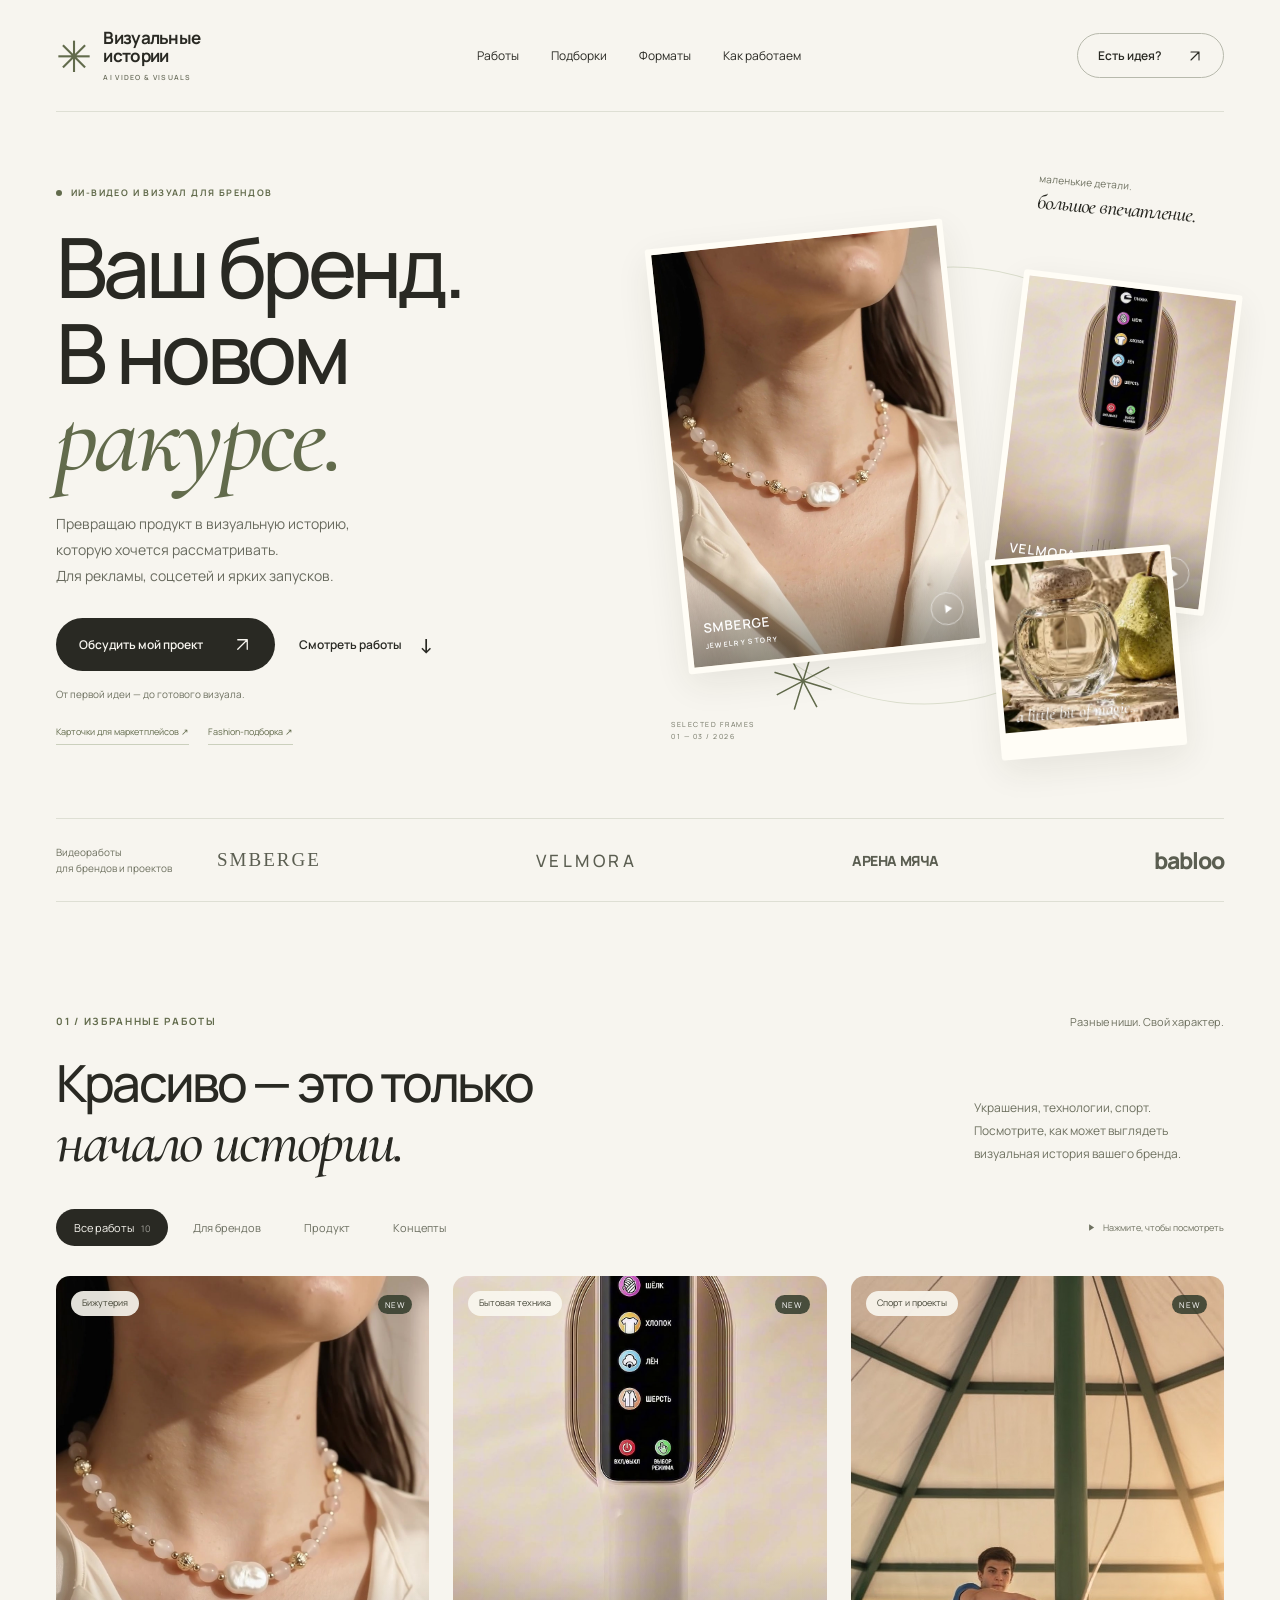
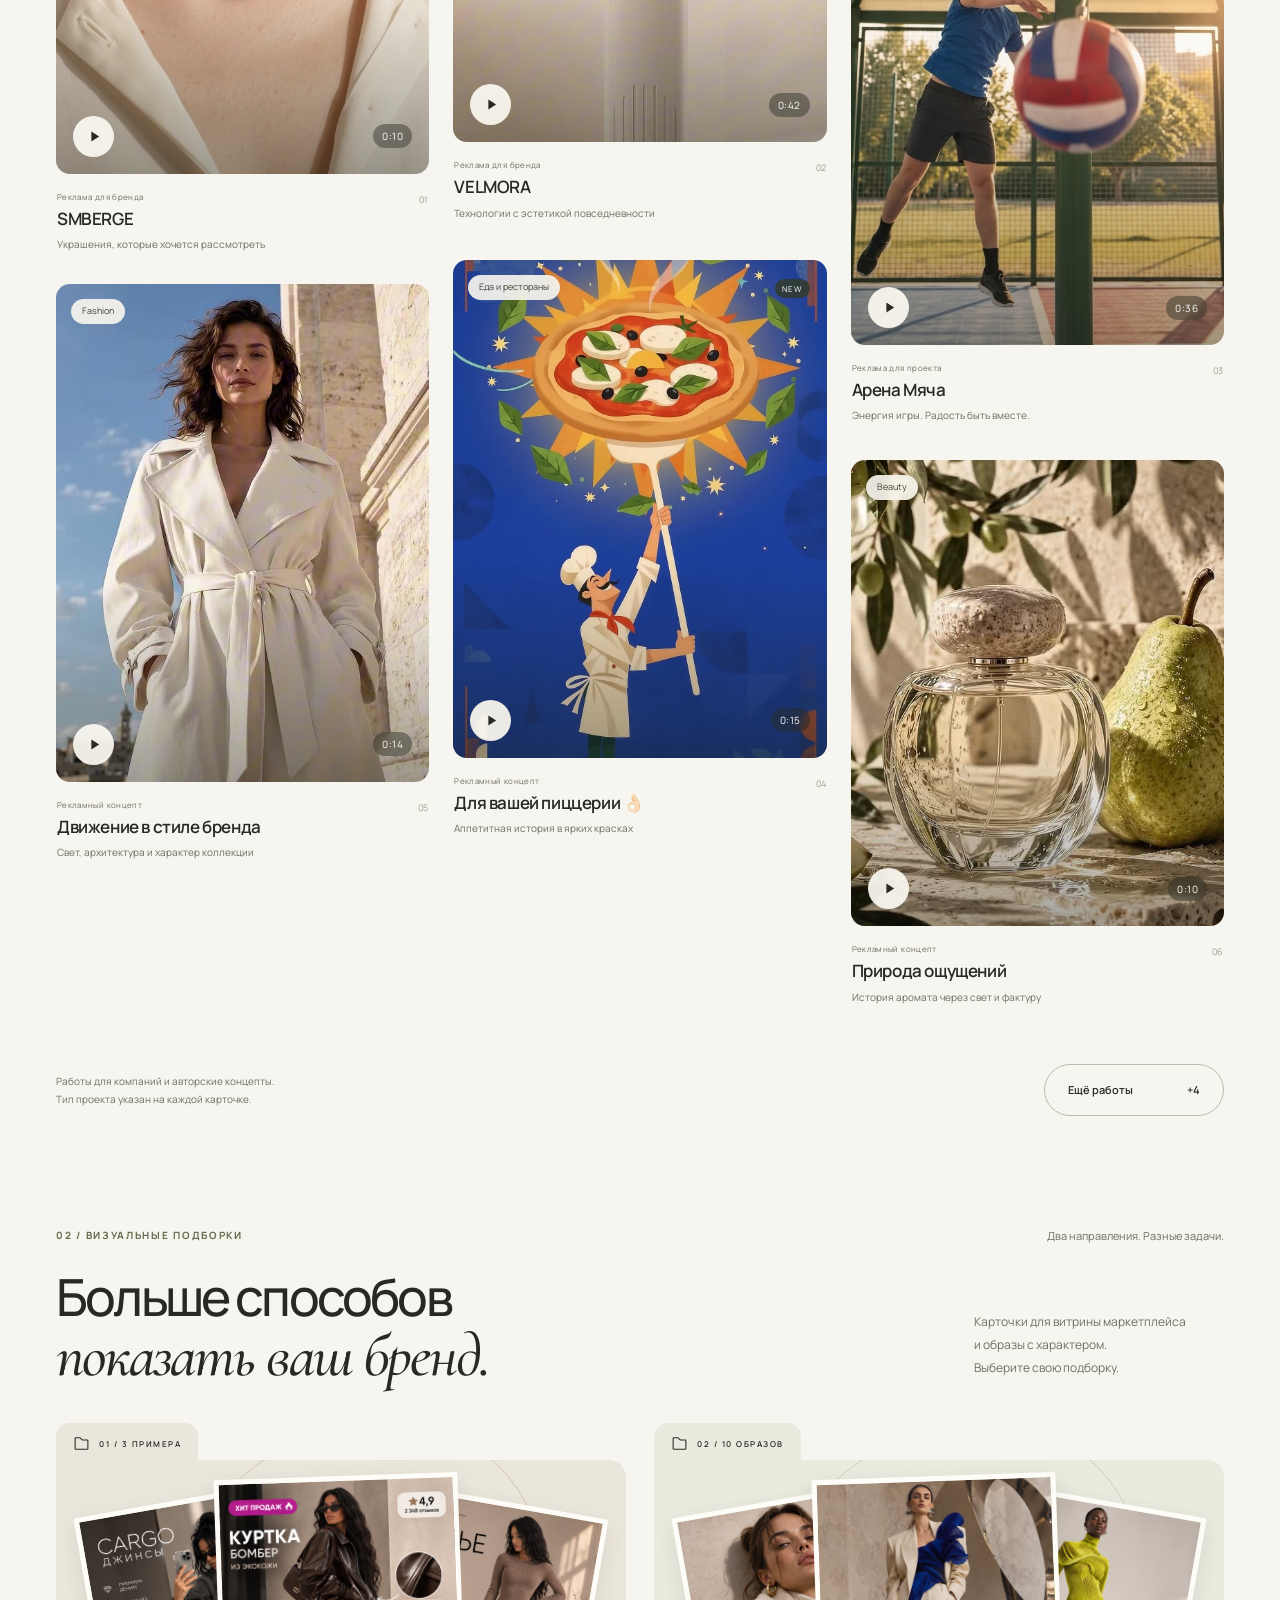
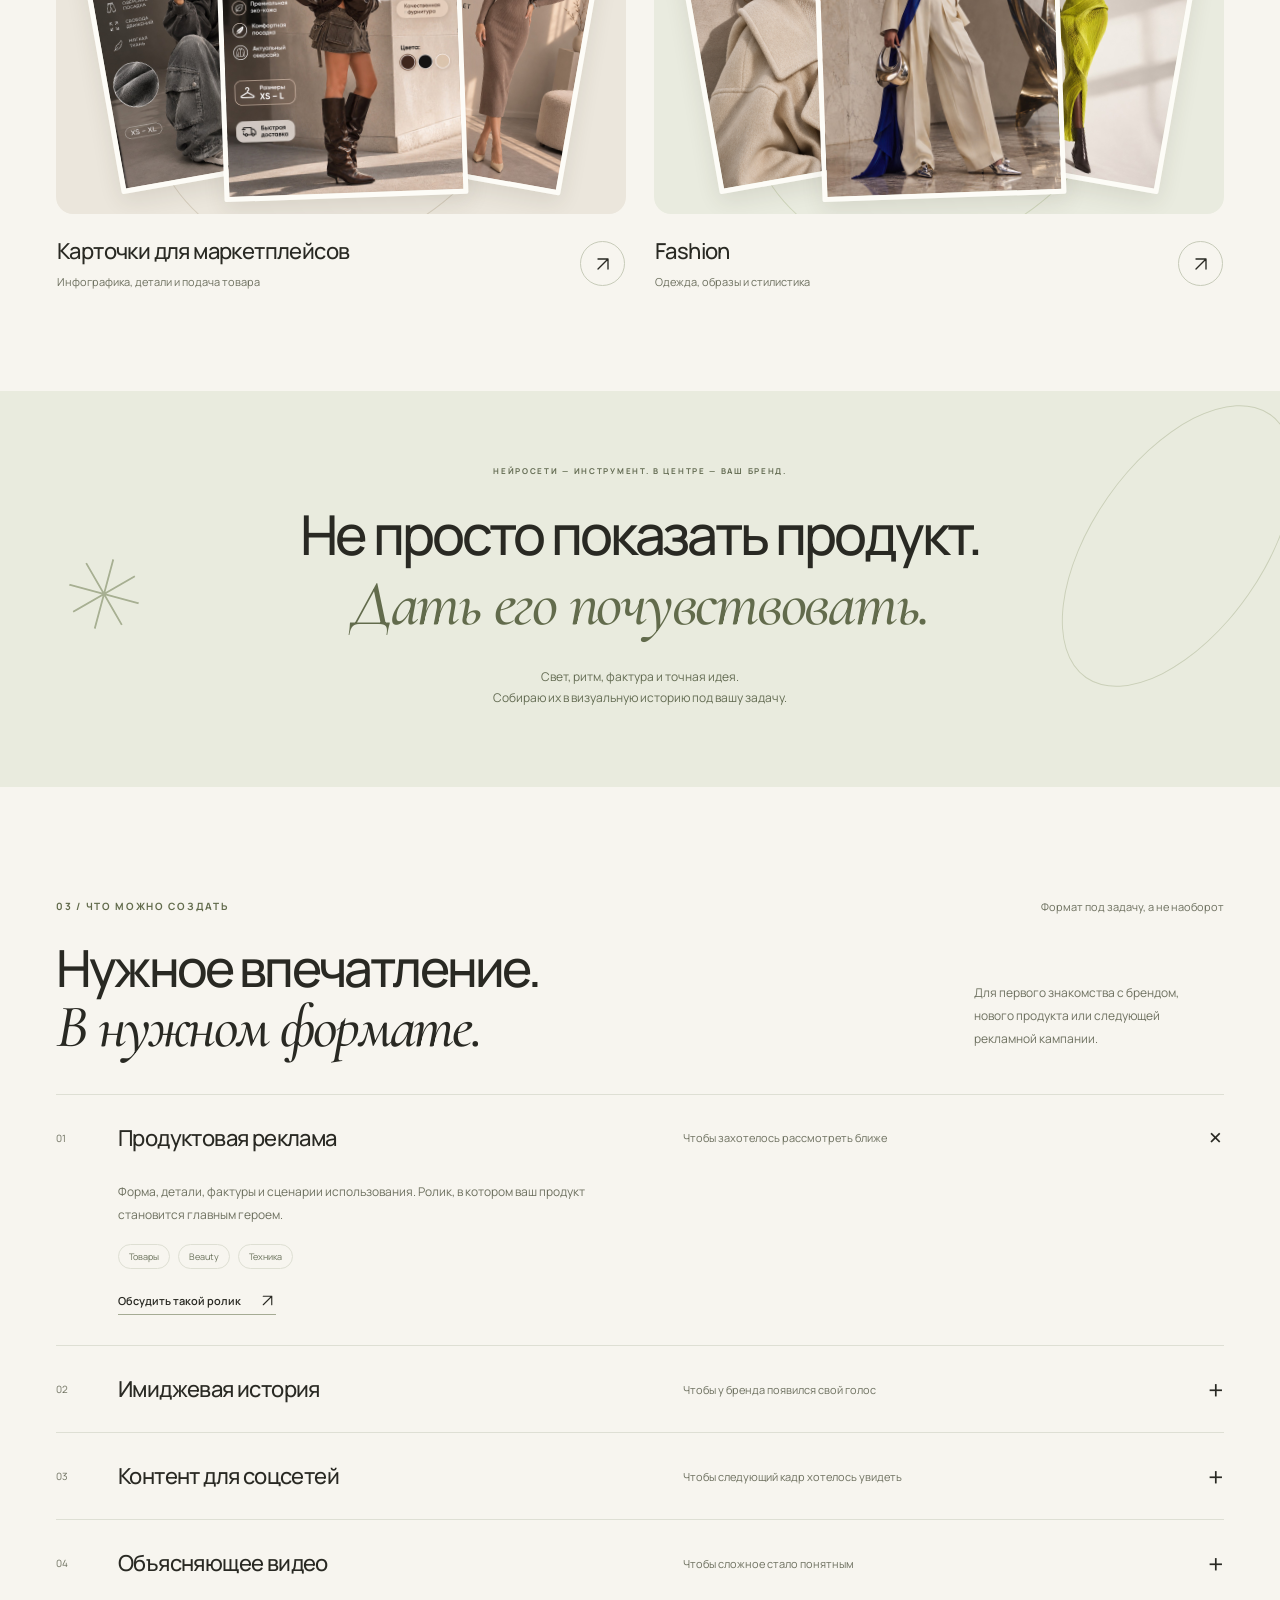
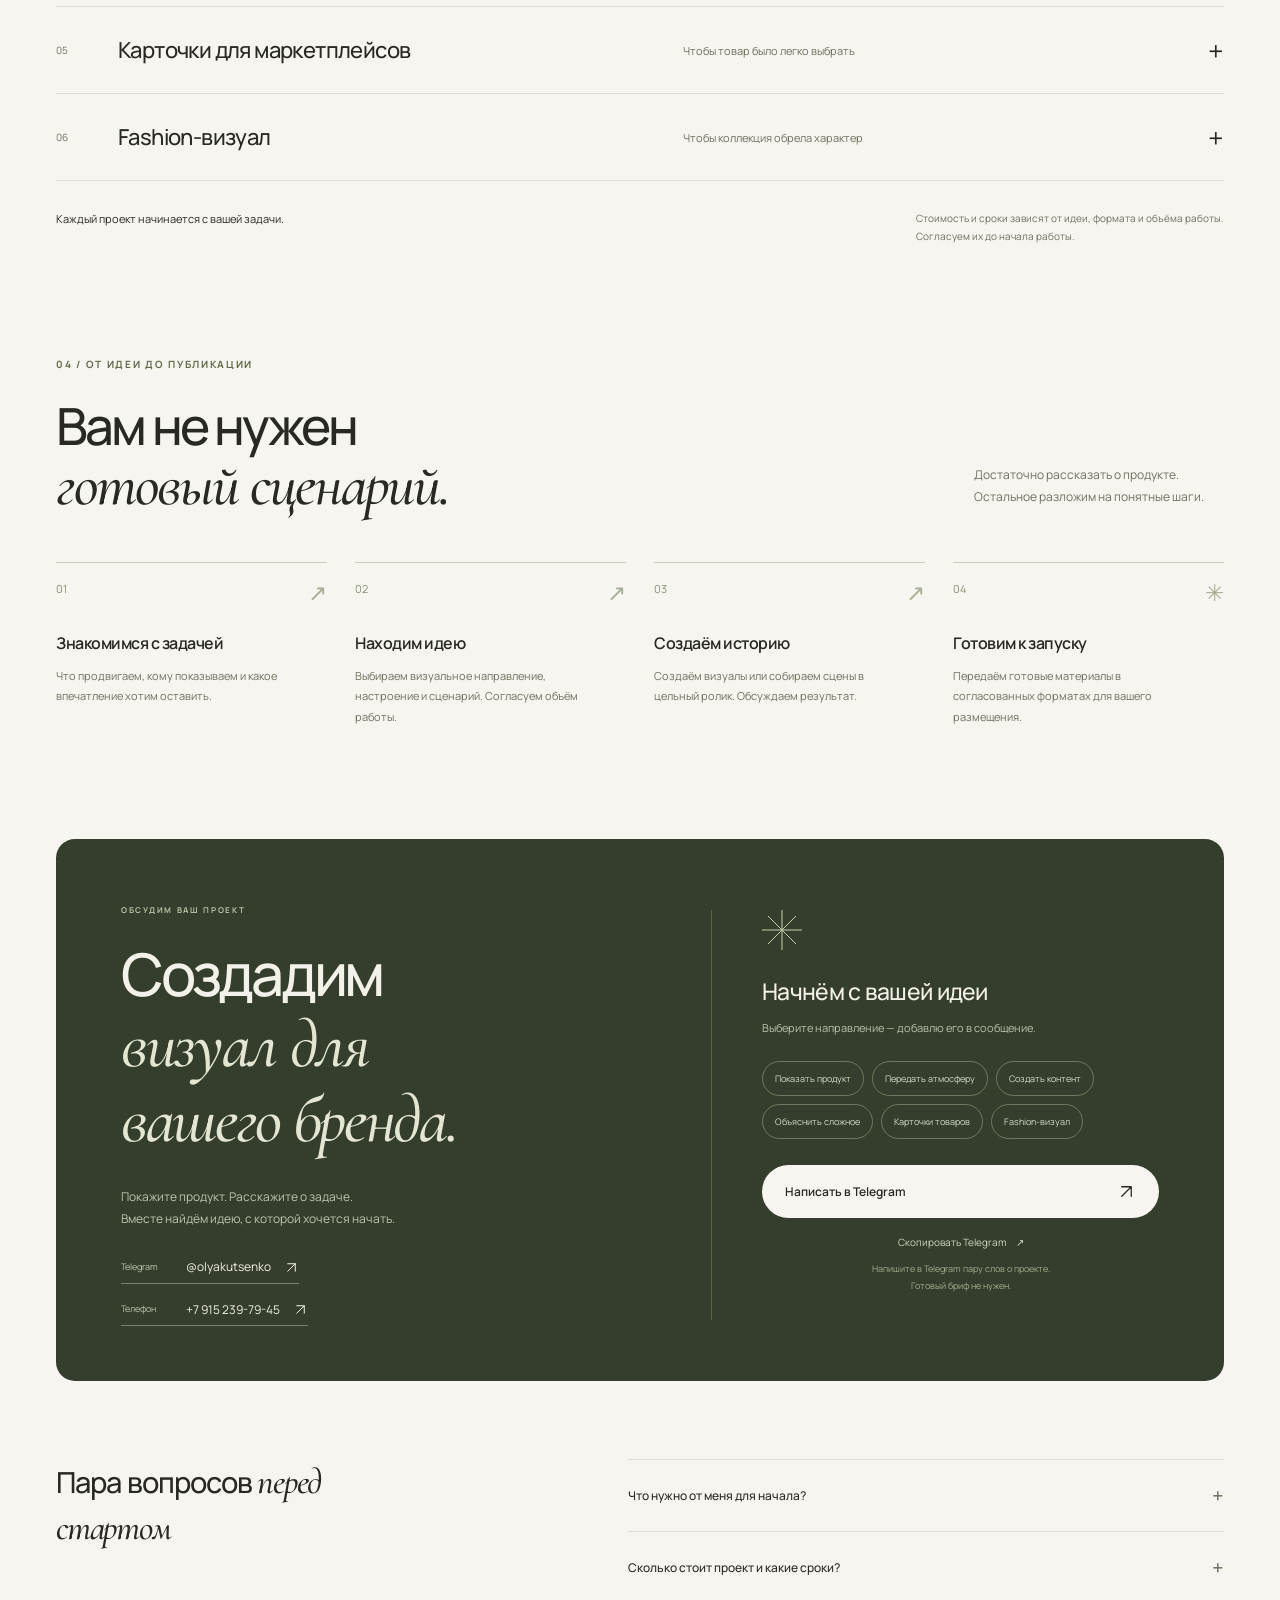
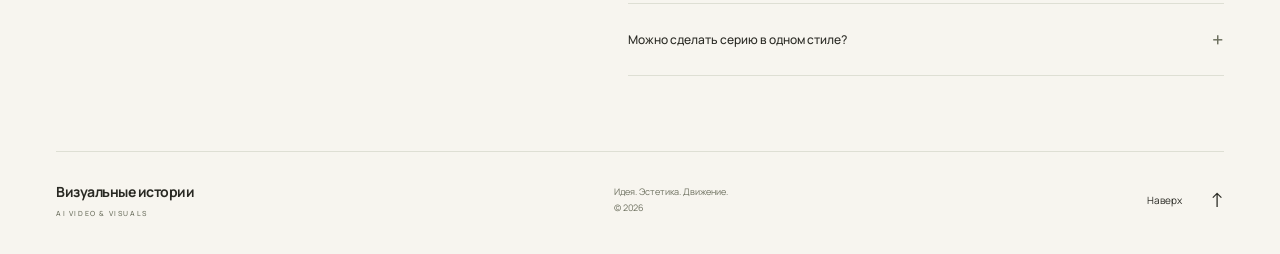
==== commit d9b12b6c: "Use supplied volleyball photo for Arena cover" ====
--- a/index.html
+++ b/index.html
@@ -16,7 +16,7 @@
   <link rel="stylesheet" href="fonts.css?v=20261113">
   <link rel="stylesheet" href="style.css?v=20261113-contacts">
   <link rel="stylesheet" href="collections.css?v=20261113-contacts">
-  <script src="projects.js?v=20261115-without-personal" defer></script>
+  <script src="projects.js?v=20261115-arena-cover" defer></script>
   <script src="app.js?v=20261113-contacts" defer></script>
   <link rel="canonical" href="https://olyakutsenko.github.io/AI-Video/">
   <meta property="og:url" content="https://olyakutsenko.github.io/AI-Video/">
@@ -71,8 +71,8 @@
       <div class="caption"><div><p class="work-type">Реклама для бренда</p><h3>VELMORA</h3><p class="work-subtitle">Технологии с эстетикой повседневности</p></div><span class="work-number">02</span></div>
     </div></article>
 <article class="work" id="work-arena" data-category="brands" data-index="2"><div class="work-inner">
-      <button type="button" class="art" data-project="arena" style="--art-ratio:5 / 6" aria-label="Смотреть видео: Арена Мяча">
-        <img src="assets/arena-v2-poster.jpg" alt="Парень с волейбольным мячом на крытой спортивной площадке «Арена Мяча»" width="2160" height="3840" loading="lazy" decoding="async">
+      <button type="button" class="art" data-project="arena" style="--art-ratio:714 / 1280" aria-label="Смотреть видео: Арена Мяча">
+        <img src="assets/arena-volleyball-poster.jpg" alt="Парень в синей футболке бьёт по волейбольному мячу на площадке «Арена Мяча»" width="714" height="1280" loading="lazy" decoding="async">
         <span class="art-category">Спорт и проекты</span>
         <span class="new-tag">NEW</span>
         <span class="art-bottom"><span class="play-button"><svg viewBox="0 0 24 24" aria-hidden="true"><path d="m9 5 11 7-11 7Z" fill="currentColor"/></svg><span>Смотреть</span></span><span class="duration">0:36</span></span>
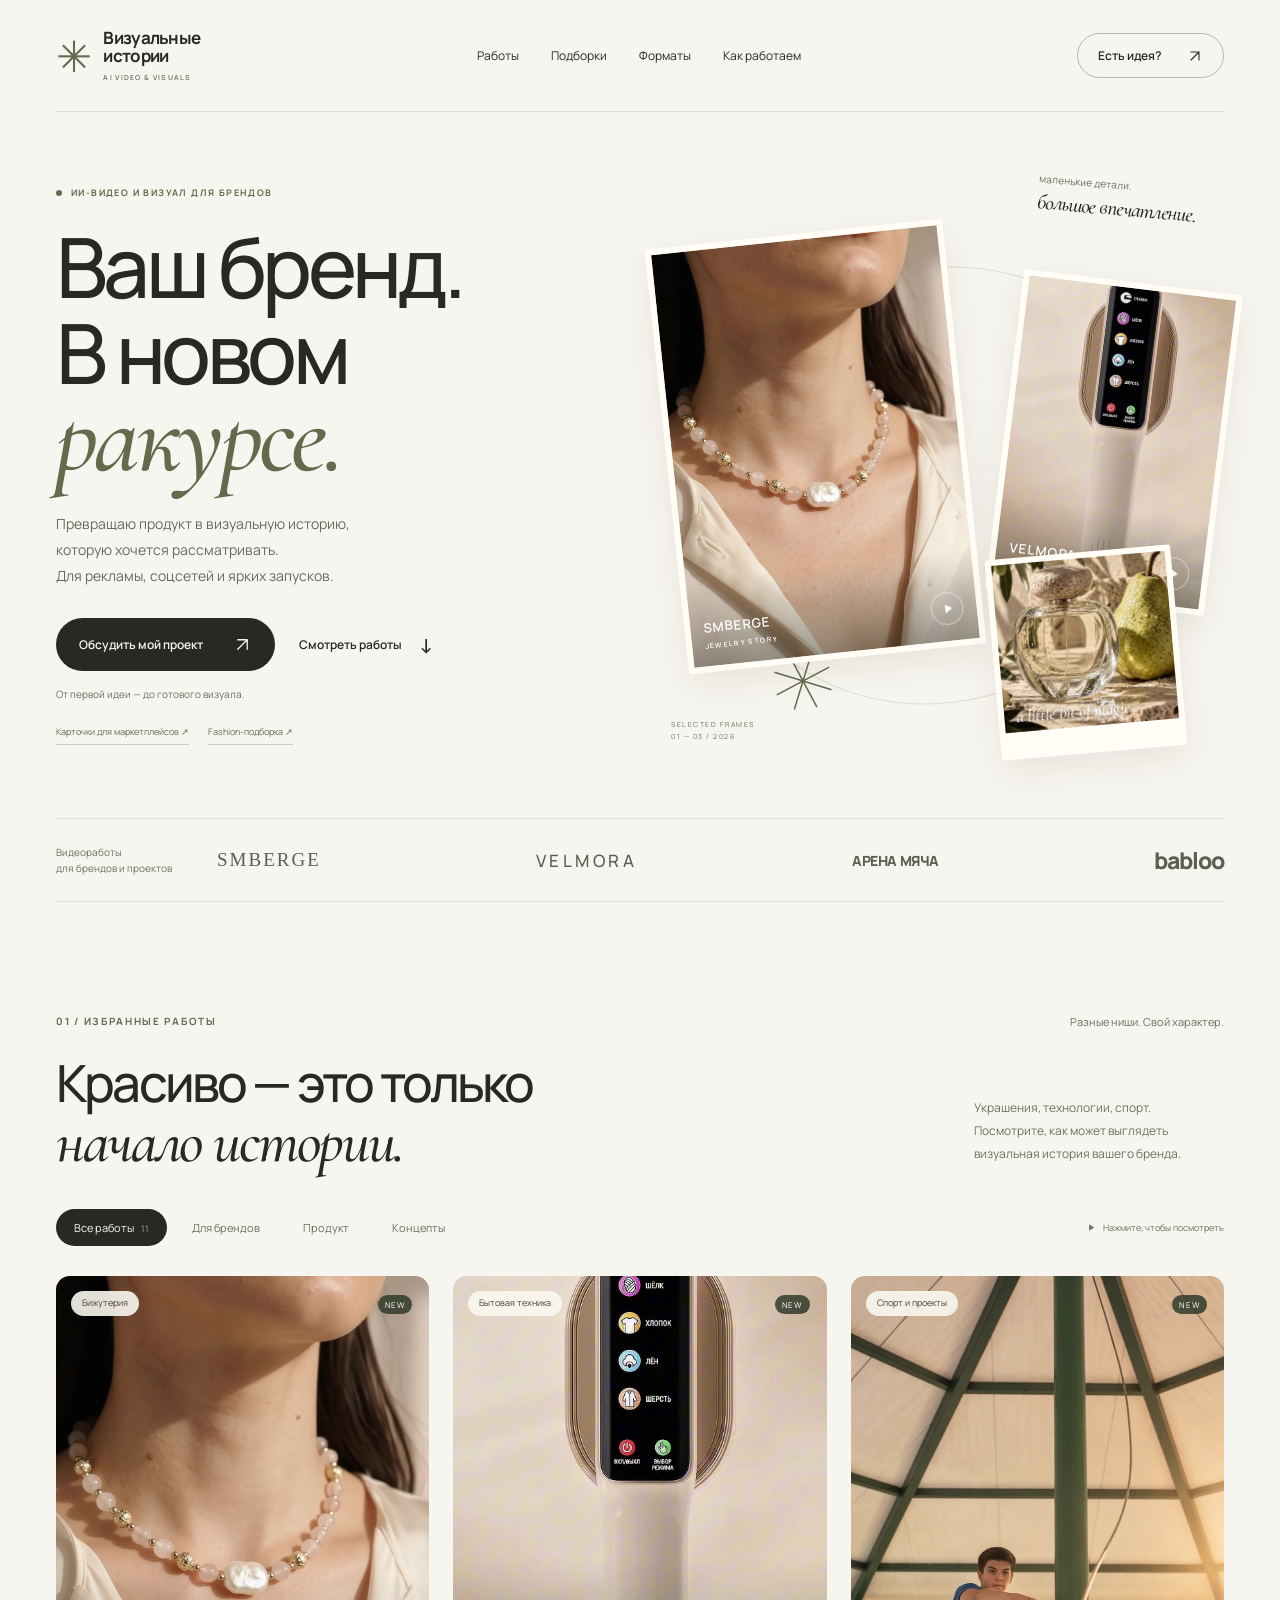
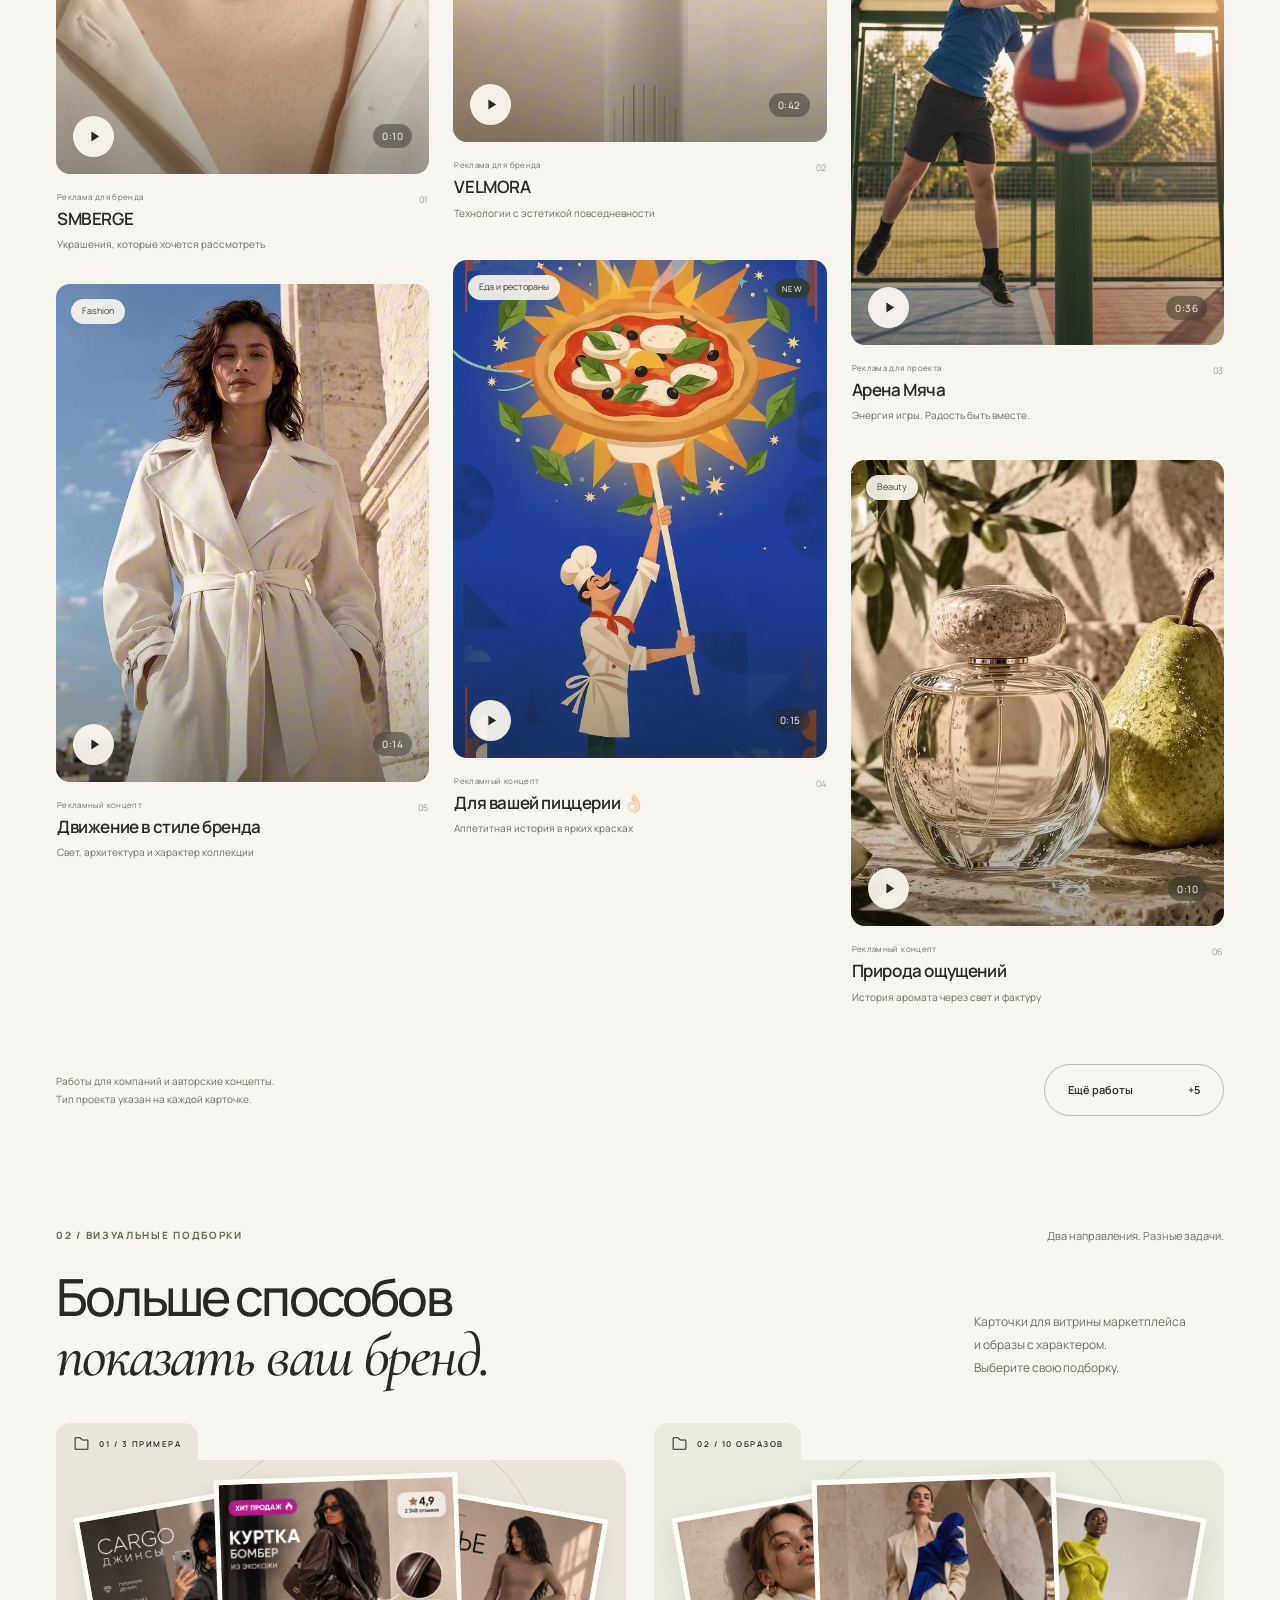
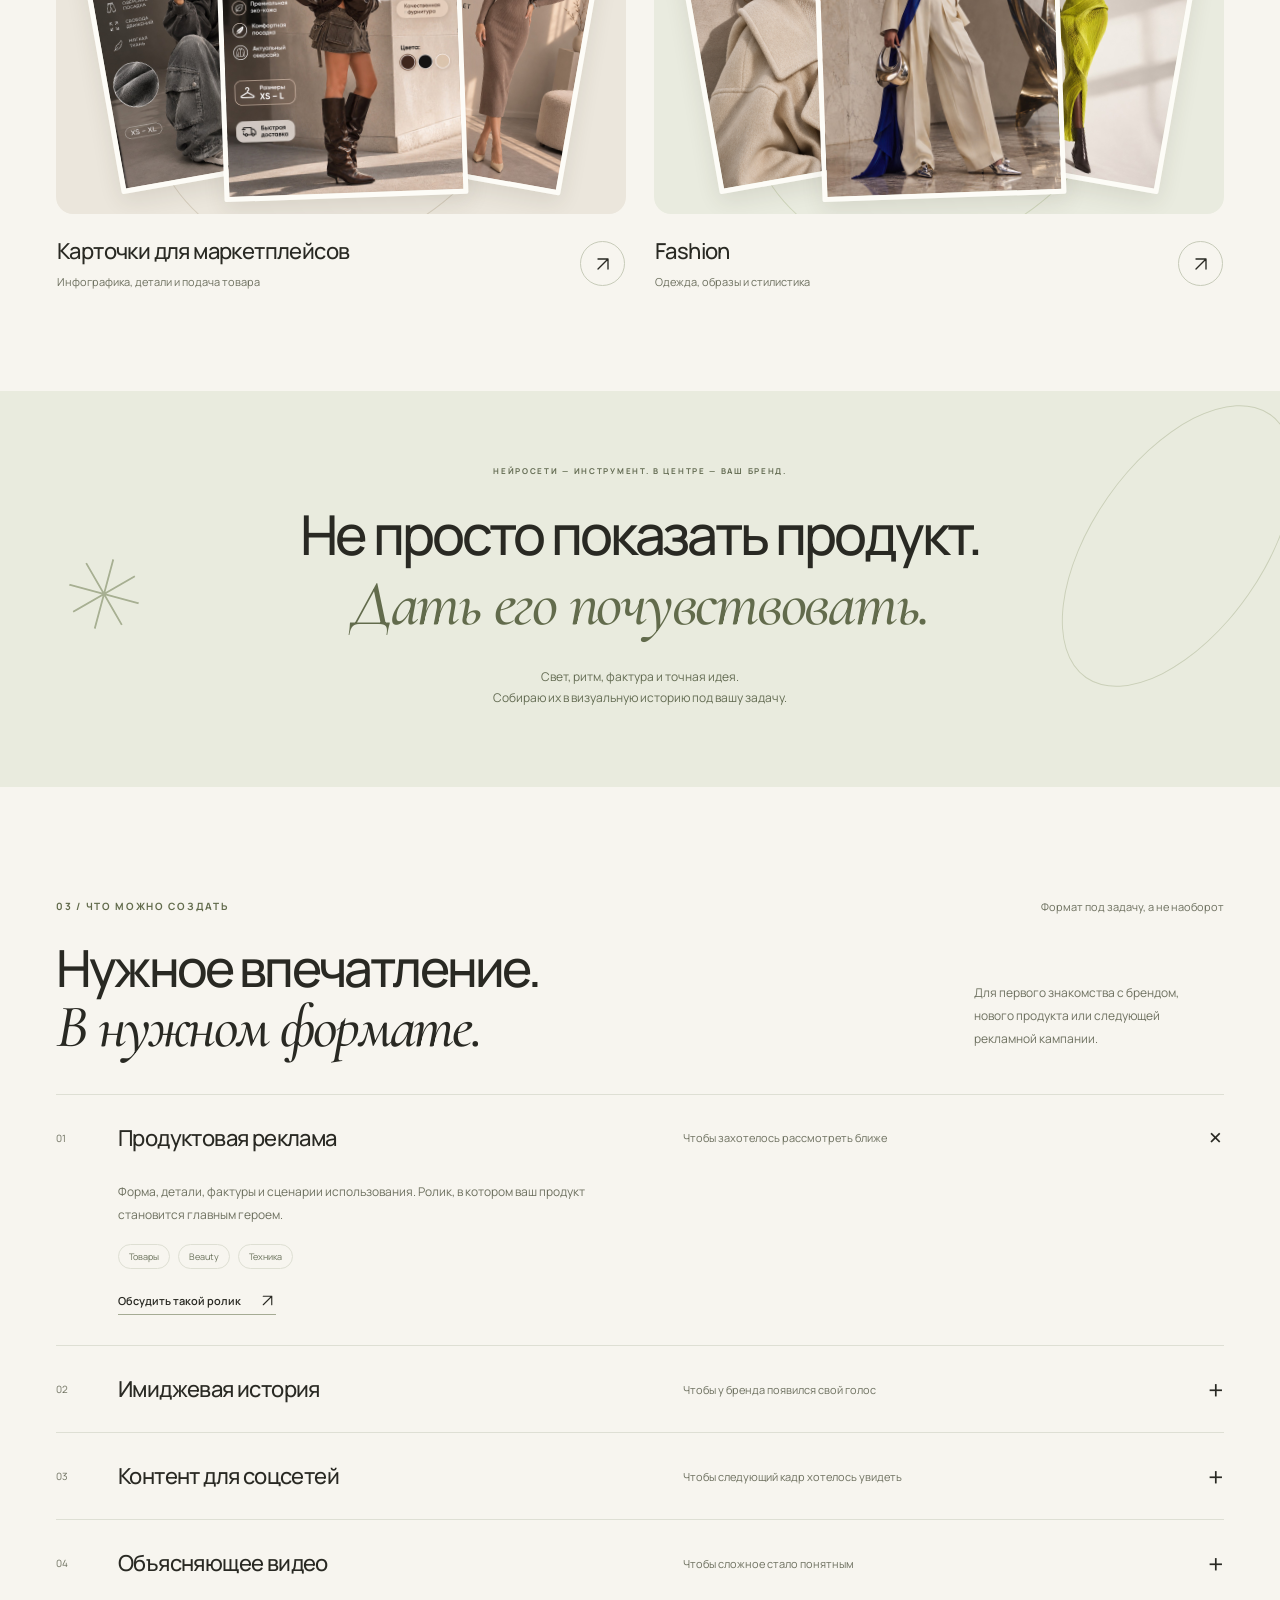
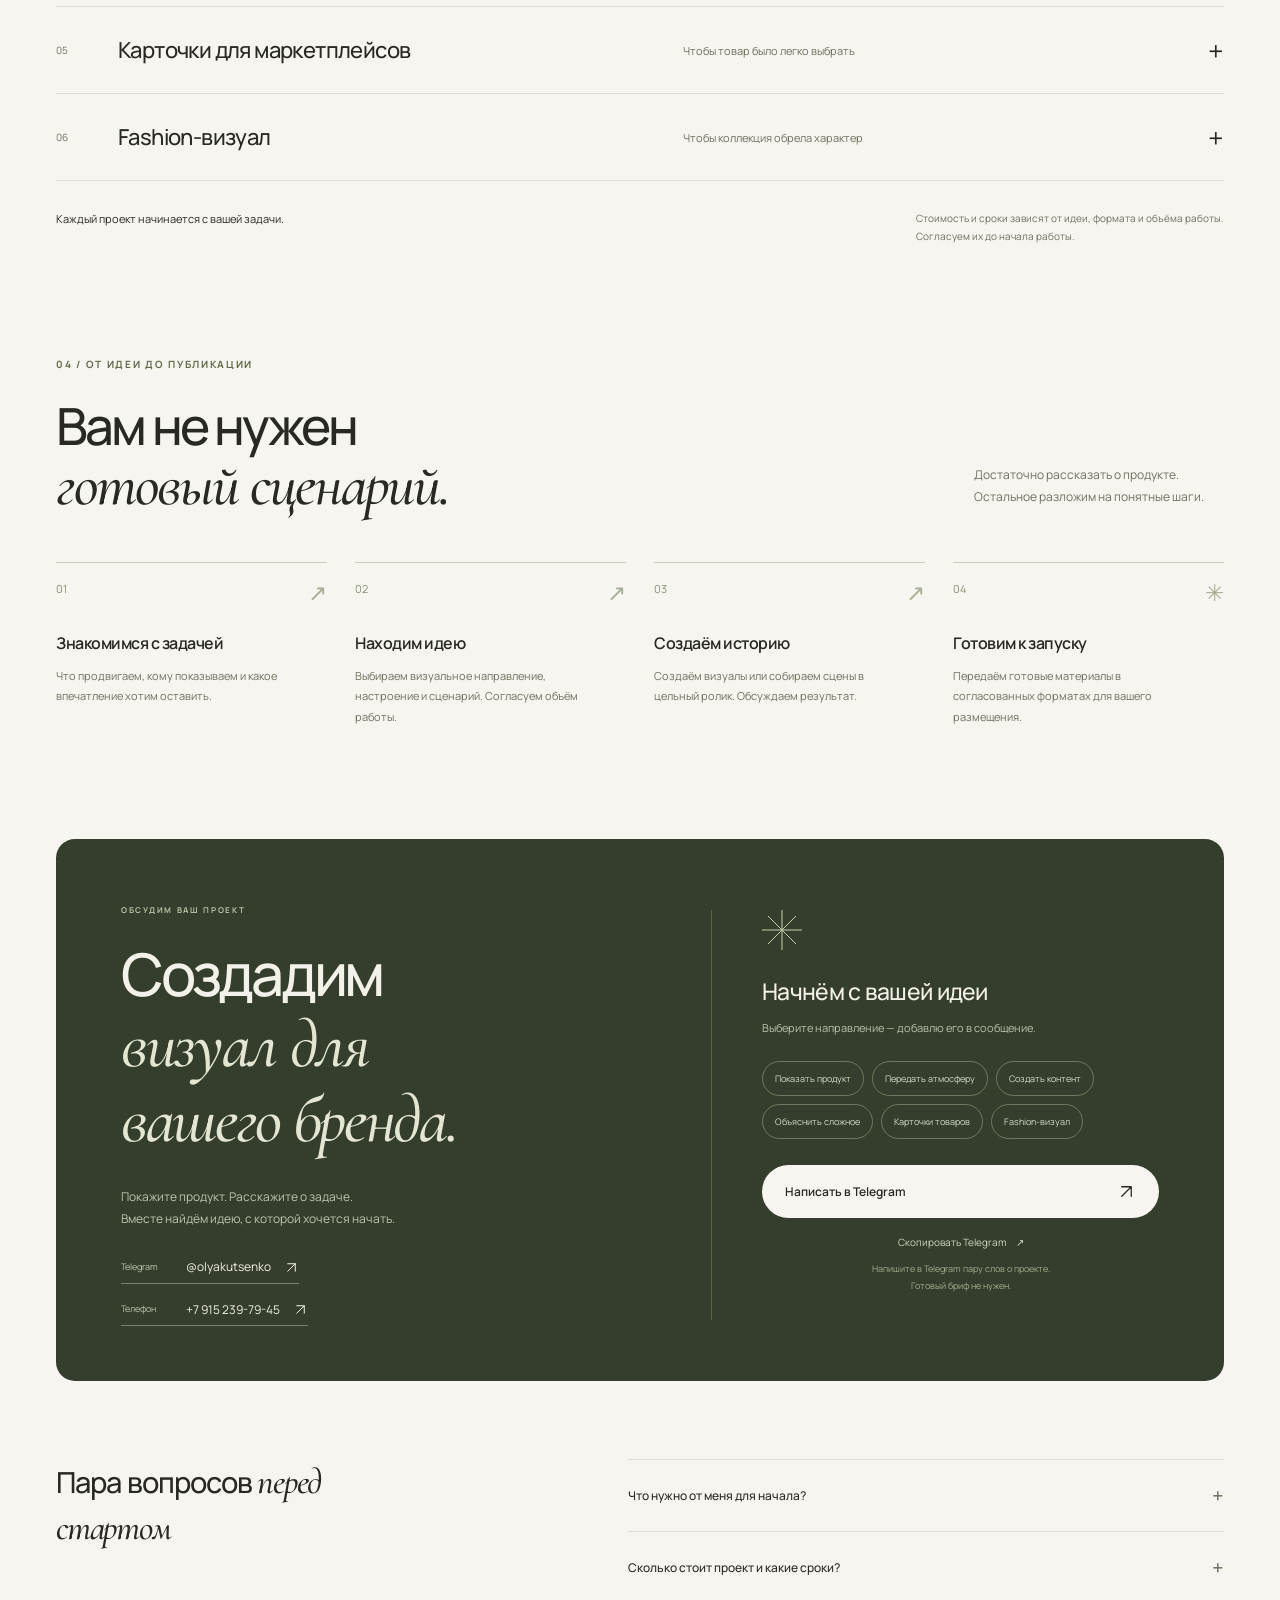
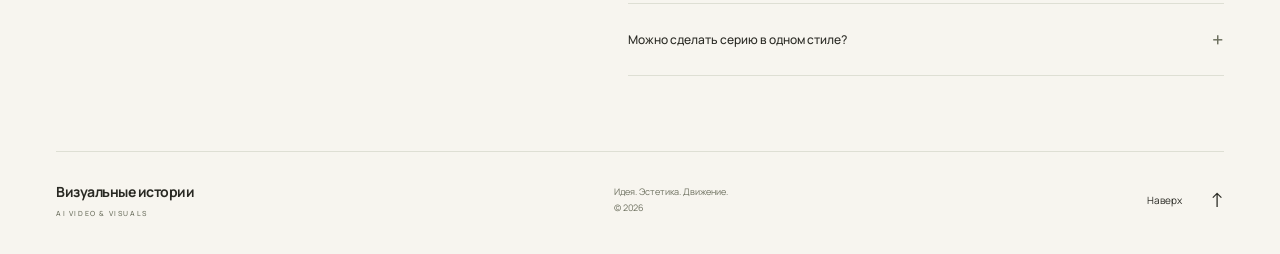
==== commit ae6ad88a: "Add Designer Solution interior video with mobile playback" ====
--- a/index.html
+++ b/index.html
@@ -16,8 +16,8 @@
   <link rel="stylesheet" href="fonts.css?v=20261113">
   <link rel="stylesheet" href="style.css?v=20261113-contacts">
   <link rel="stylesheet" href="collections.css?v=20261113-contacts">
-  <script src="projects.js?v=20261115-arena-cover" defer></script>
-  <script src="app.js?v=20261113-contacts" defer></script>
+  <script src="projects.js?v=20261115-design-solution" defer></script>
+  <script src="app.js?v=20261115-velmora-playback" defer></script>
   <link rel="canonical" href="https://olyakutsenko.github.io/AI-Video/">
   <meta property="og:url" content="https://olyakutsenko.github.io/AI-Video/">
 </head>
@@ -51,7 +51,7 @@
     <section class="works wrap section-space" id="works" aria-labelledby="works-title">
       <div class="section-topline"><p class="eyebrow">01 / ИЗБРАННЫЕ РАБОТЫ</p><span class="quiet-label">Разные ниши. Свой характер.</span></div>
       <div class="section-heading"><h2 id="works-title">Красиво — это только<br><em>начало истории.</em></h2><p>Украшения, технологии, спорт.<br>Посмотрите, как может выглядеть<br>визуальная история вашего бренда.</p></div>
-      <div class="portfolio-bar"><div class="filters" role="group" aria-label="Категории портфолио"><button type="button" data-filter="all" aria-pressed="true" class="active">Все работы <span>10</span></button><button type="button" data-filter="brands" aria-pressed="false">Для брендов</button><button type="button" data-filter="product" aria-pressed="false">Продукт</button><button type="button" data-filter="concepts" aria-pressed="false">Концепты</button></div><span class="watch-note"><svg viewBox="0 0 24 24" aria-hidden="true"><path d="m9 5 11 7-11 7Z" fill="currentColor"/></svg> Нажмите, чтобы посмотреть</span></div>
+      <div class="portfolio-bar"><div class="filters" role="group" aria-label="Категории портфолио"><button type="button" data-filter="all" aria-pressed="true" class="active">Все работы <span>11</span></button><button type="button" data-filter="brands" aria-pressed="false">Для брендов</button><button type="button" data-filter="product" aria-pressed="false">Продукт</button><button type="button" data-filter="concepts" aria-pressed="false">Концепты</button></div><span class="watch-note"><svg viewBox="0 0 24 24" aria-hidden="true"><path d="m9 5 11 7-11 7Z" fill="currentColor"/></svg> Нажмите, чтобы посмотреть</span></div>
       <div class="gallery"><article class="work" data-category="brands product" data-index="0"><div class="work-inner">
       <button type="button" class="art" data-project="smberge" style="--art-ratio:3 / 4" aria-label="Смотреть видео: SMBERGE">
         <img src="assets/smberge-poster.jpg" alt="Жемчужное украшение SMBERGE на модели в тёплом солнечном свете" width="1080" height="1920" loading="lazy" decoding="async">
@@ -142,8 +142,17 @@
       </button>
       <div class="caption"><div><p class="work-type">Реклама для проекта</p><h3>Спорт</h3><p class="work-subtitle">Спорт здесь и сейчас</p></div><span class="work-number">10</span></div>
     </div></article>
+<article class="work extra-work" id="work-design-solution" data-category="concepts" data-index="10"><div class="work-inner">
+      <button type="button" class="art" data-project="design-solution" style="--art-ratio:3 / 4" aria-label="Смотреть видео: Дизайнерское решение">
+        <img src="assets/design-solution-poster.jpg" alt="Гостиная с оливковым диваном, деревянными стеллажами и картиной с лошадью" width="1080" height="1920" loading="lazy" decoding="async">
+        <span class="art-category">Интерьер</span>
+        <span class="new-tag">NEW</span>
+        <span class="art-bottom"><span class="play-button"><svg viewBox="0 0 24 24" fill="none" aria-hidden="true"><path d="m9 5 11 7-11 7Z" fill="currentColor"/></svg><span>Смотреть</span></span><span class="duration">0:15</span></span>
+      </button>
+      <div class="caption"><div><p class="work-type">Авторский концепт</p><h3>Дизайнерское решение</h3><p class="work-subtitle">Гостиная, которая складывается на глазах</p></div><span class="work-number">11</span></div>
+    </div></article>
 </div>
-      <div class="gallery-footer"><p>Работы для компаний и авторские концепты.<br>Тип проекта указан на каждой карточке.</p><button type="button" class="button button-outline" id="show-more" aria-expanded="false">Ещё работы <span>+4</span></button></div>
+      <div class="gallery-footer"><p>Работы для компаний и авторские концепты.<br>Тип проекта указан на каждой карточке.</p><button type="button" class="button button-outline" id="show-more" aria-expanded="false">Ещё работы <span>+5</span></button></div>
       <p class="sr-only" id="filter-status" role="status" aria-live="polite"></p>
     </section>
     <section class="collections wrap section-space" id="collections" aria-labelledby="collections-title">
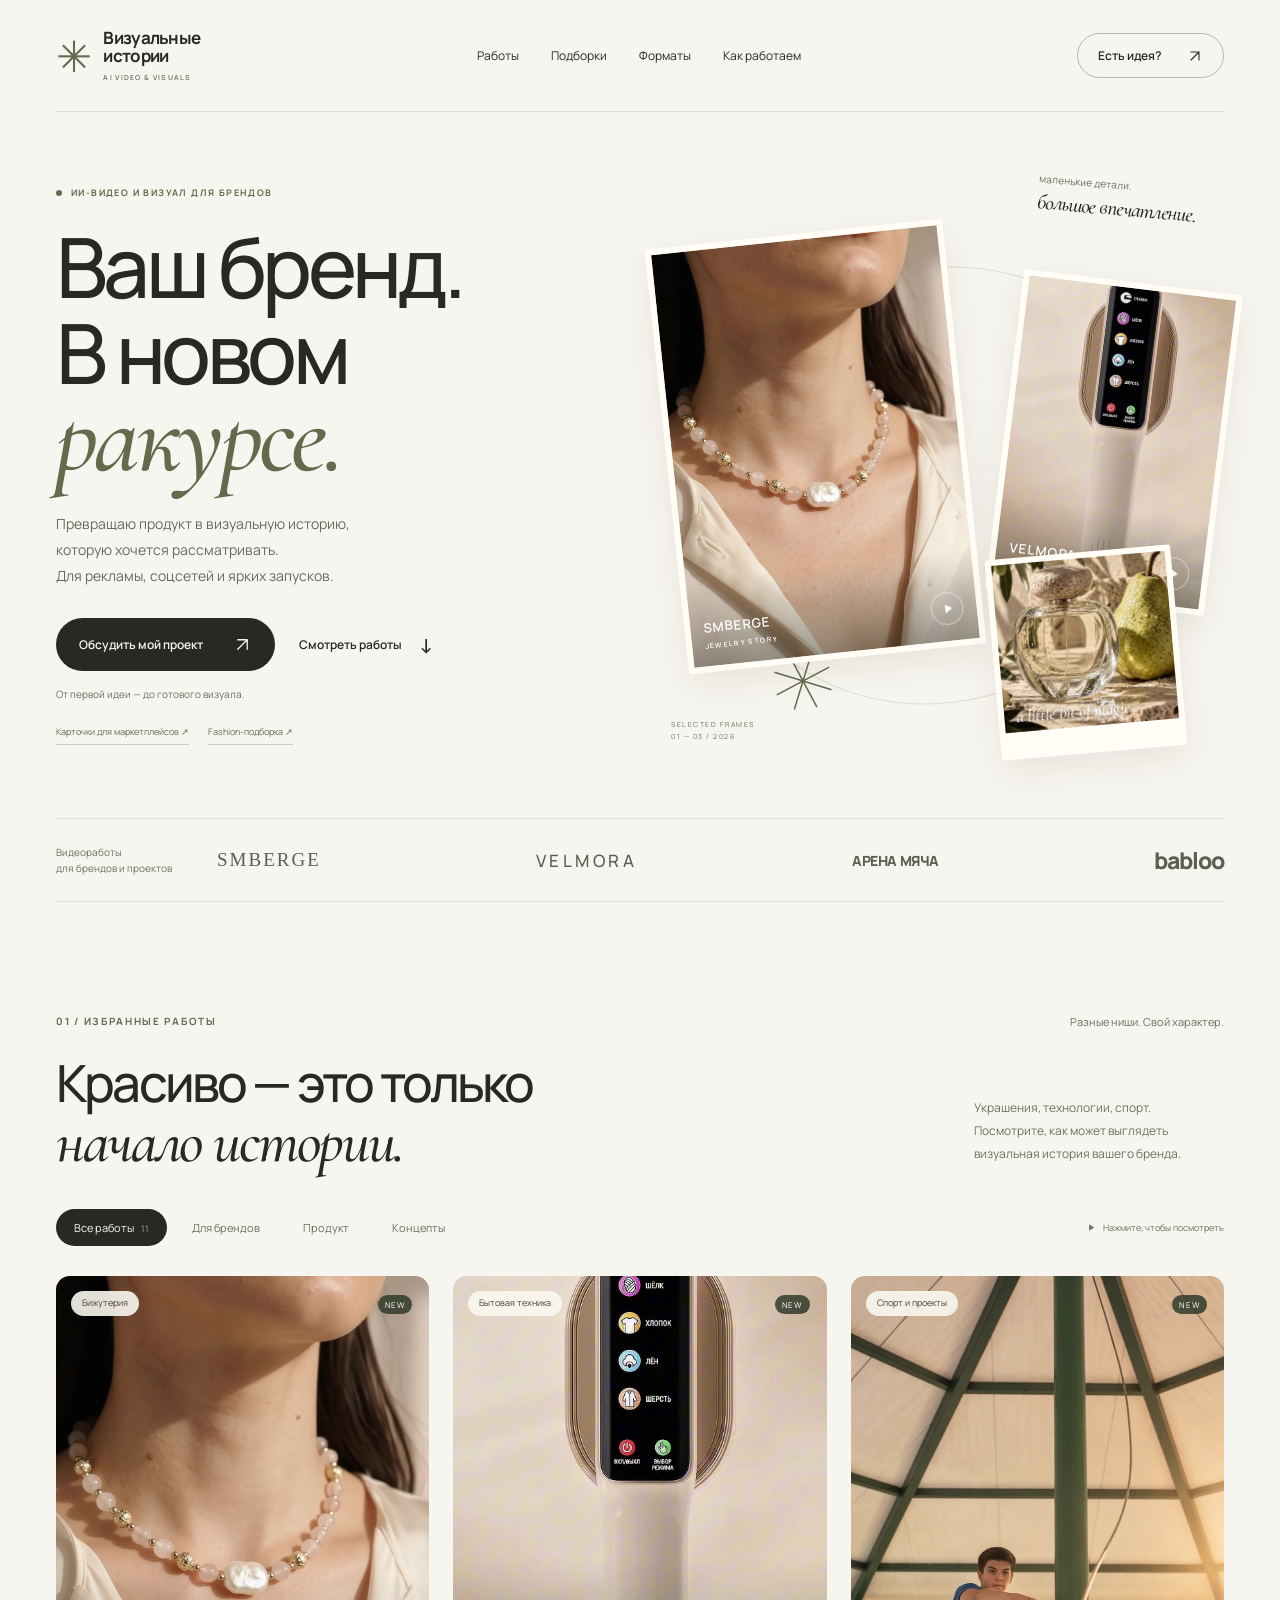
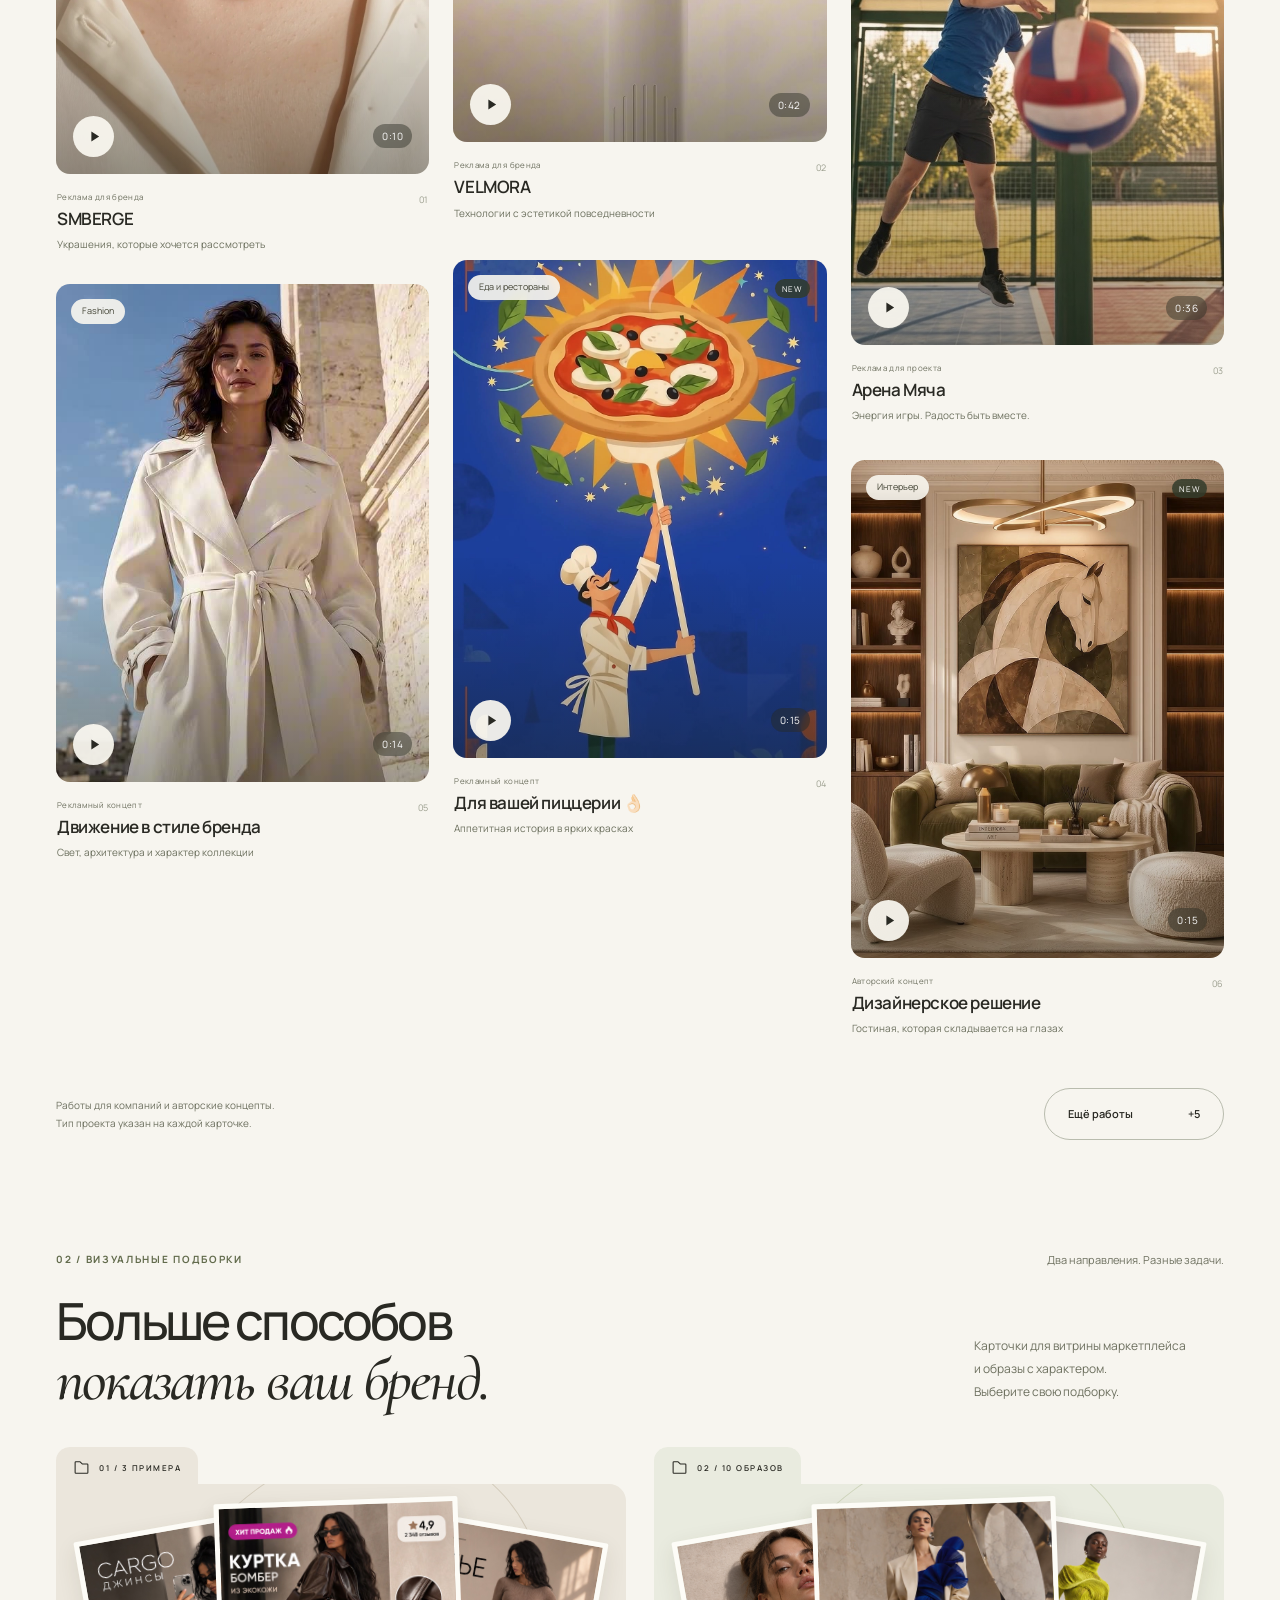
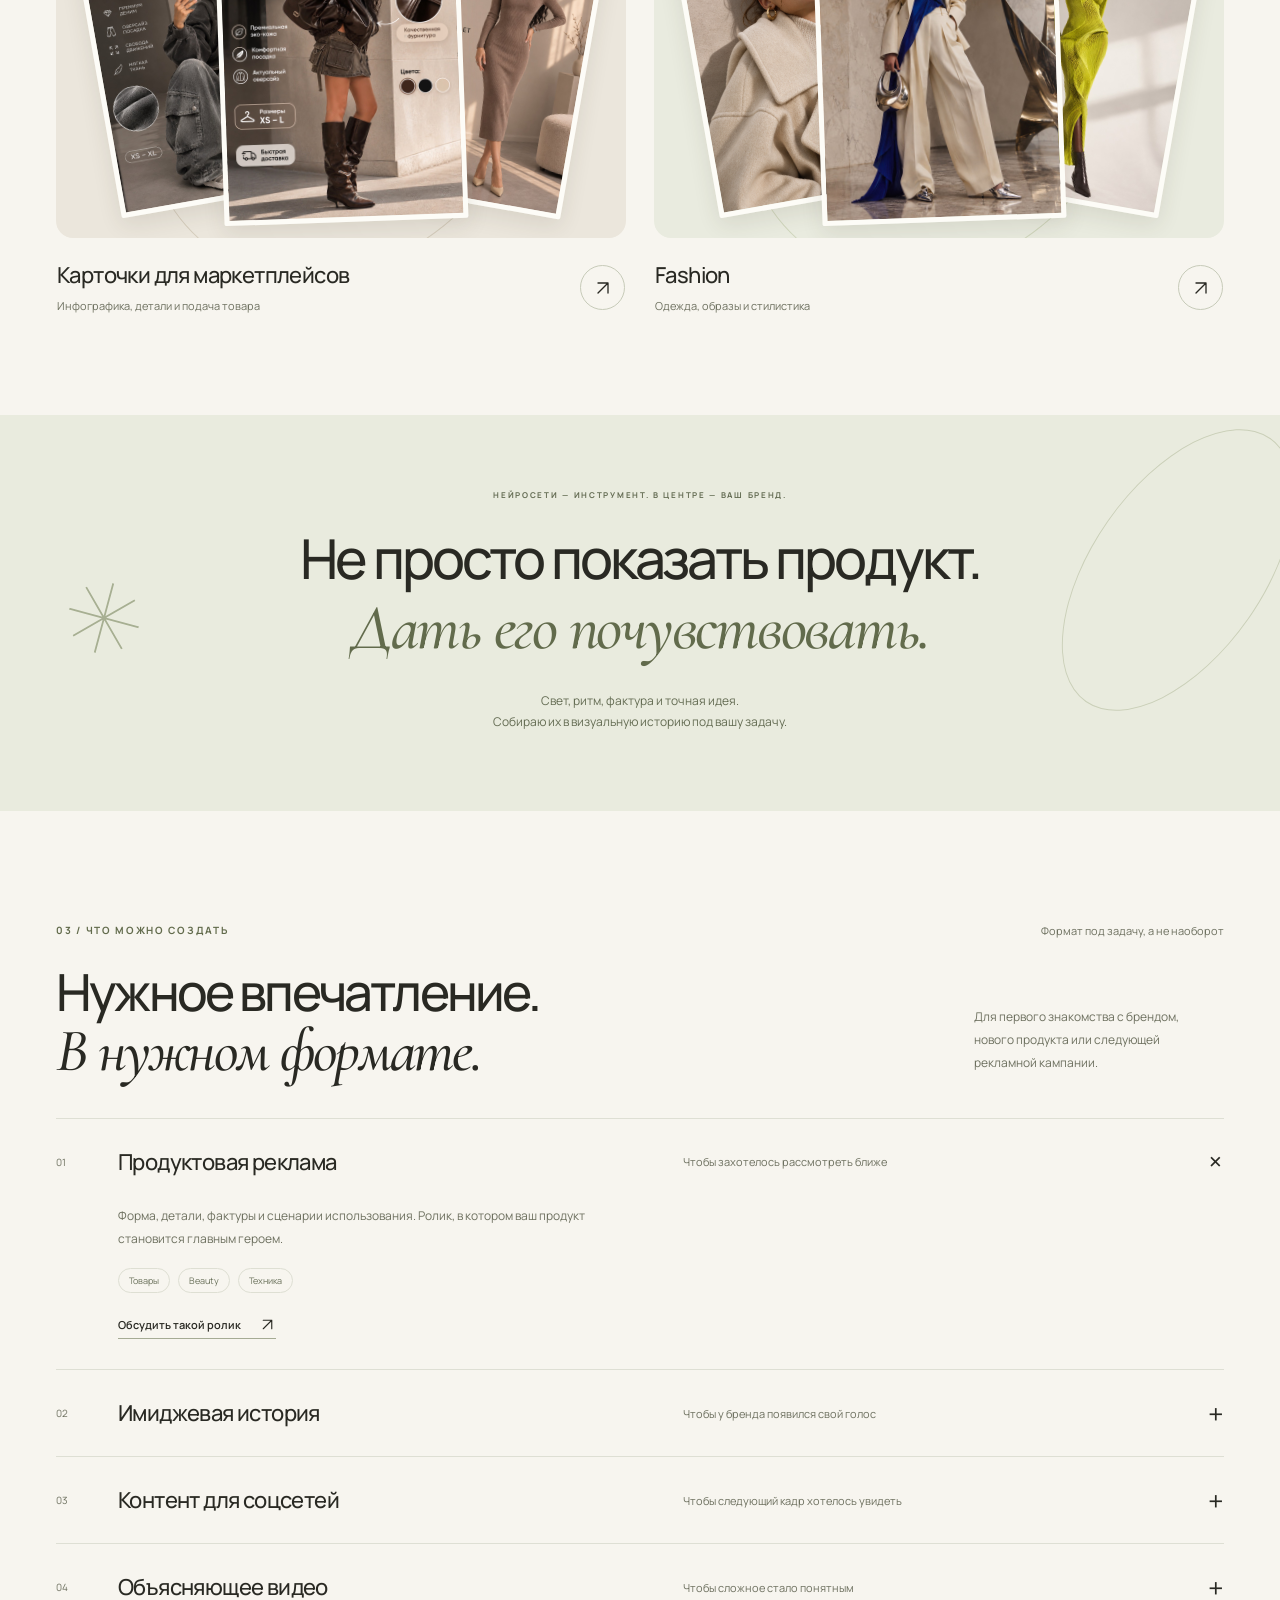
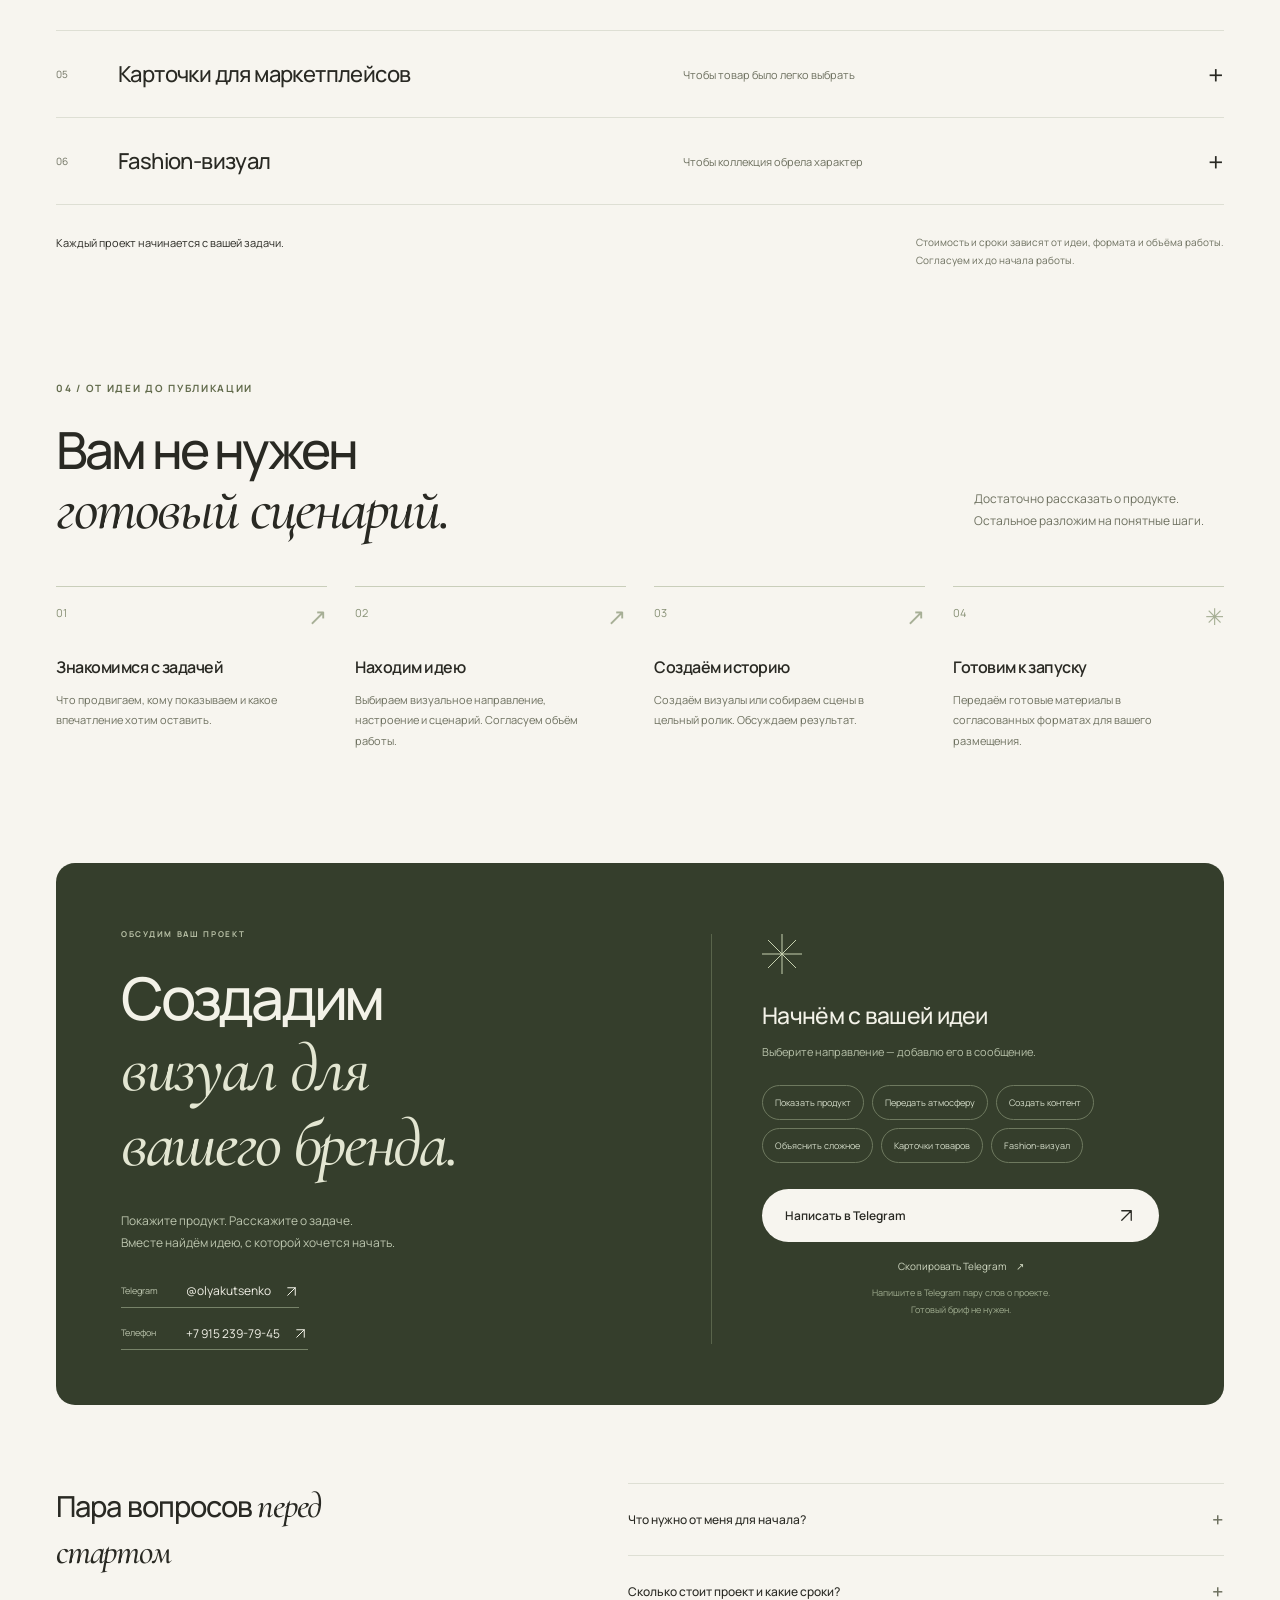
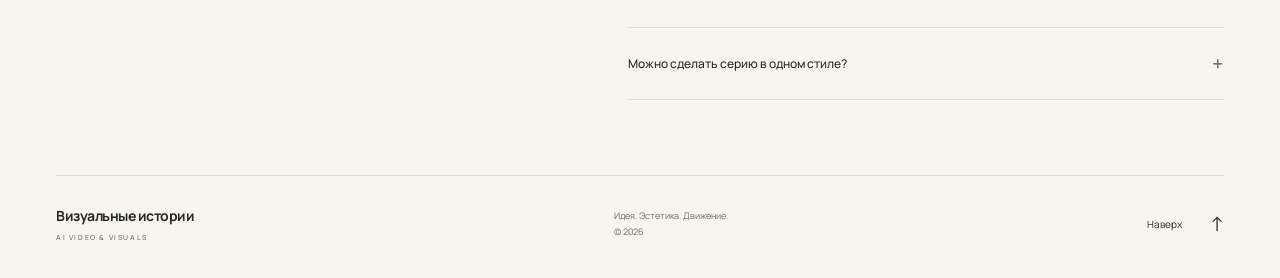
==== commit fcdafbe1: "Swap Designer Solution and Nature of Feelings cards" ====
--- a/index.html
+++ b/index.html
@@ -16,7 +16,7 @@
   <link rel="stylesheet" href="fonts.css?v=20261113">
   <link rel="stylesheet" href="style.css?v=20261113-contacts">
   <link rel="stylesheet" href="collections.css?v=20261113-contacts">
-  <script src="projects.js?v=20261115-design-solution" defer></script>
+  <script src="projects.js?v=20261115-design-order" defer></script>
   <script src="app.js?v=20261115-velmora-playback" defer></script>
   <link rel="canonical" href="https://olyakutsenko.github.io/AI-Video/">
   <meta property="og:url" content="https://olyakutsenko.github.io/AI-Video/">
@@ -97,14 +97,14 @@
       </button>
       <div class="caption"><div><p class="work-type">Рекламный концепт</p><h3>Движение в стиле бренда</h3><p class="work-subtitle">Свет, архитектура и характер коллекции</p></div><span class="work-number">05</span></div>
     </div></article>
-<article class="work" data-category="concepts product" data-index="5"><div class="work-inner">
-      <button type="button" class="art" data-project="nature" style="--art-ratio:4 / 5" aria-label="Смотреть видео: Природа ощущений">
-        <img src="assets/nature-poster.jpg" alt="Флакон духов и зелёная груша на камне в солнечном свете" width="540" height="960" loading="lazy" decoding="async">
-        <span class="art-category">Beauty</span>
-
-        <span class="art-bottom"><span class="play-button"><svg viewBox="0 0 24 24" aria-hidden="true"><path d="m9 5 11 7-11 7Z" fill="currentColor"/></svg><span>Смотреть</span></span><span class="duration">0:10</span></span>
-      </button>
-      <div class="caption"><div><p class="work-type">Рекламный концепт</p><h3>Природа ощущений</h3><p class="work-subtitle">История аромата через свет и фактуру</p></div><span class="work-number">06</span></div>
+<article class="work" id="work-design-solution" data-category="concepts" data-index="5"><div class="work-inner">
+      <button type="button" class="art" data-project="design-solution" style="--art-ratio:3 / 4" aria-label="Смотреть видео: Дизайнерское решение">
+        <img src="assets/design-solution-poster.jpg" alt="Гостиная с оливковым диваном, деревянными стеллажами и картиной с лошадью" width="1080" height="1920" loading="lazy" decoding="async">
+        <span class="art-category">Интерьер</span>
+        <span class="new-tag">NEW</span>
+        <span class="art-bottom"><span class="play-button"><svg viewBox="0 0 24 24" fill="none" aria-hidden="true"><path d="m9 5 11 7-11 7Z" fill="currentColor"/></svg><span>Смотреть</span></span><span class="duration">0:15</span></span>
+      </button>
+      <div class="caption"><div><p class="work-type">Авторский концепт</p><h3>Дизайнерское решение</h3><p class="work-subtitle">Гостиная, которая складывается на глазах</p></div><span class="work-number">06</span></div>
     </div></article>
 <article class="work extra-work" data-category="brands" data-index="6"><div class="work-inner">
       <button type="button" class="art" data-project="furniture" style="--art-ratio:3 / 4" aria-label="Смотреть видео: Дизайнерская мебель">
@@ -142,14 +142,14 @@
       </button>
       <div class="caption"><div><p class="work-type">Реклама для проекта</p><h3>Спорт</h3><p class="work-subtitle">Спорт здесь и сейчас</p></div><span class="work-number">10</span></div>
     </div></article>
-<article class="work extra-work" id="work-design-solution" data-category="concepts" data-index="10"><div class="work-inner">
-      <button type="button" class="art" data-project="design-solution" style="--art-ratio:3 / 4" aria-label="Смотреть видео: Дизайнерское решение">
-        <img src="assets/design-solution-poster.jpg" alt="Гостиная с оливковым диваном, деревянными стеллажами и картиной с лошадью" width="1080" height="1920" loading="lazy" decoding="async">
-        <span class="art-category">Интерьер</span>
-        <span class="new-tag">NEW</span>
-        <span class="art-bottom"><span class="play-button"><svg viewBox="0 0 24 24" fill="none" aria-hidden="true"><path d="m9 5 11 7-11 7Z" fill="currentColor"/></svg><span>Смотреть</span></span><span class="duration">0:15</span></span>
-      </button>
-      <div class="caption"><div><p class="work-type">Авторский концепт</p><h3>Дизайнерское решение</h3><p class="work-subtitle">Гостиная, которая складывается на глазах</p></div><span class="work-number">11</span></div>
+<article class="work extra-work" data-category="concepts product" data-index="10"><div class="work-inner">
+      <button type="button" class="art" data-project="nature" style="--art-ratio:4 / 5" aria-label="Смотреть видео: Природа ощущений">
+        <img src="assets/nature-poster.jpg" alt="Флакон духов и зелёная груша на камне в солнечном свете" width="540" height="960" loading="lazy" decoding="async">
+        <span class="art-category">Beauty</span>
+
+        <span class="art-bottom"><span class="play-button"><svg viewBox="0 0 24 24" aria-hidden="true"><path d="m9 5 11 7-11 7Z" fill="currentColor"/></svg><span>Смотреть</span></span><span class="duration">0:10</span></span>
+      </button>
+      <div class="caption"><div><p class="work-type">Рекламный концепт</p><h3>Природа ощущений</h3><p class="work-subtitle">История аромата через свет и фактуру</p></div><span class="work-number">11</span></div>
     </div></article>
 </div>
       <div class="gallery-footer"><p>Работы для компаний и авторские концепты.<br>Тип проекта указан на каждой карточке.</p><button type="button" class="button button-outline" id="show-more" aria-expanded="false">Ещё работы <span>+5</span></button></div>
